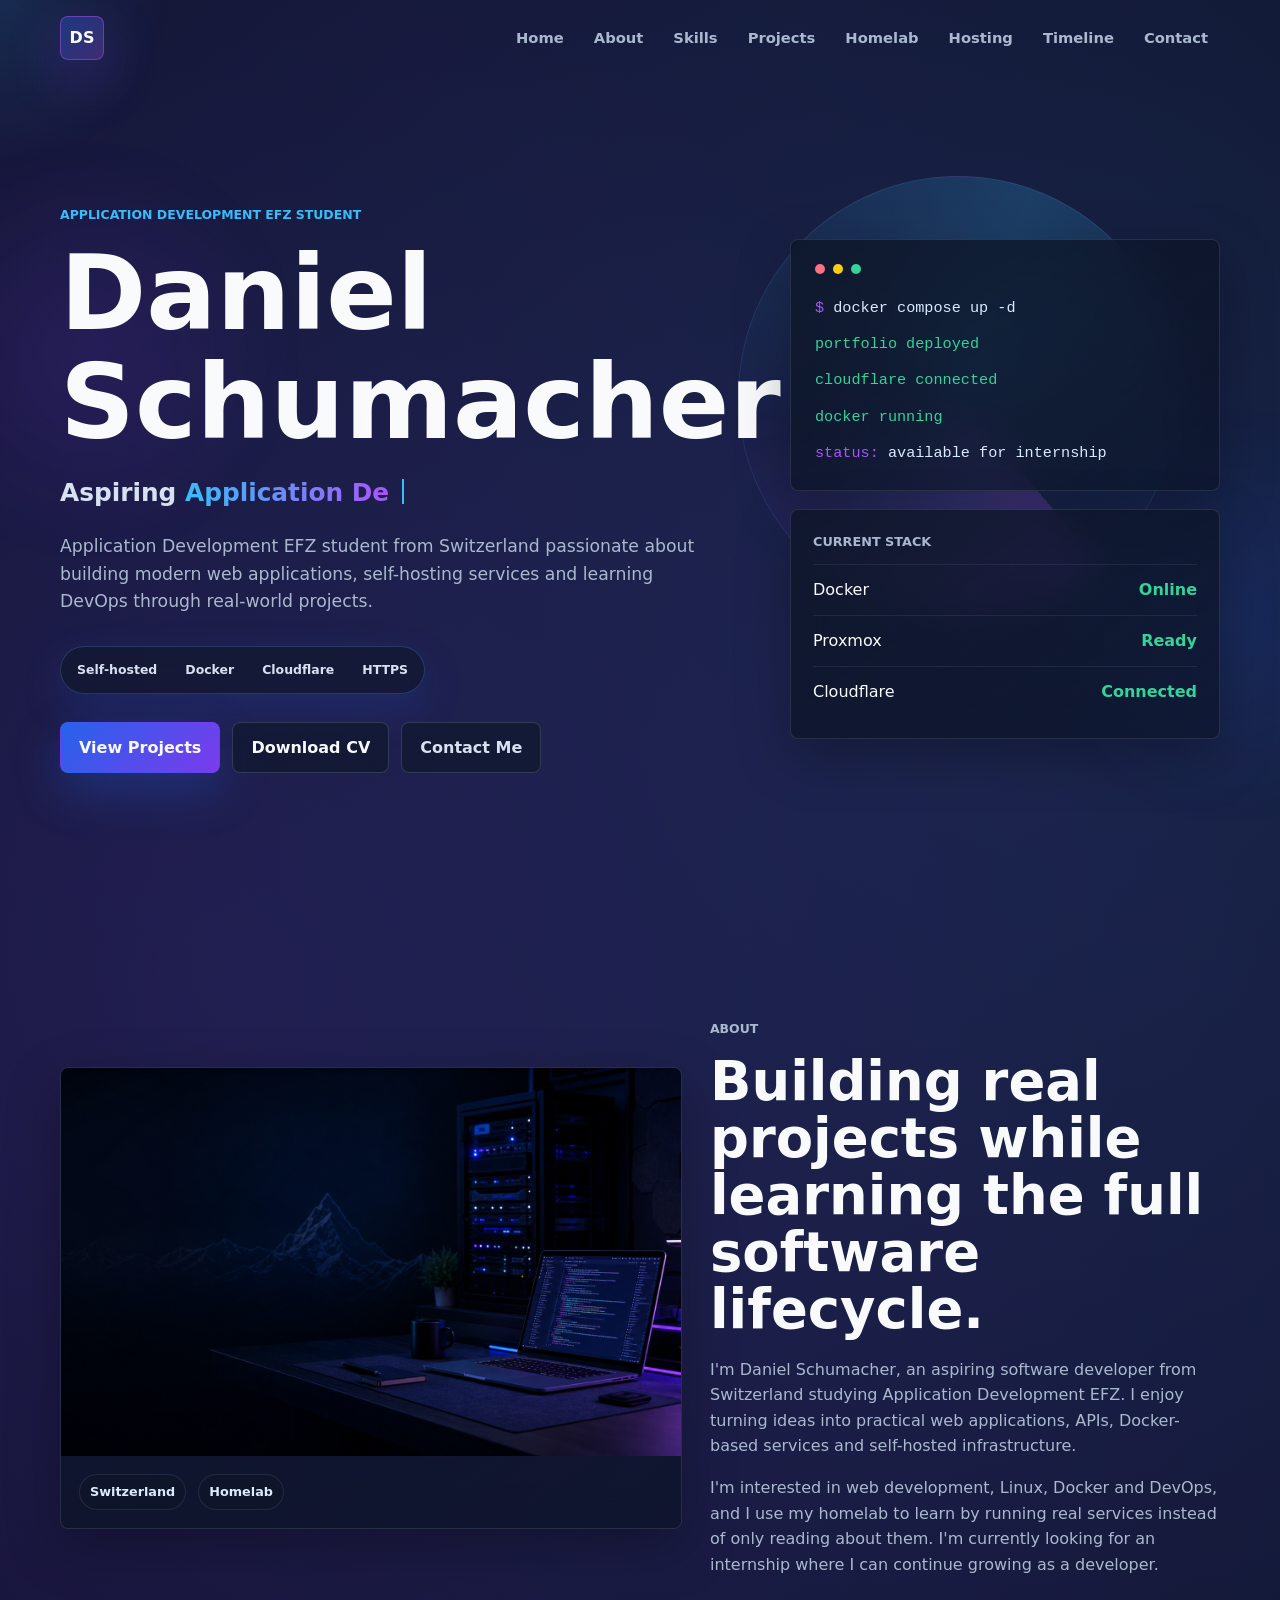
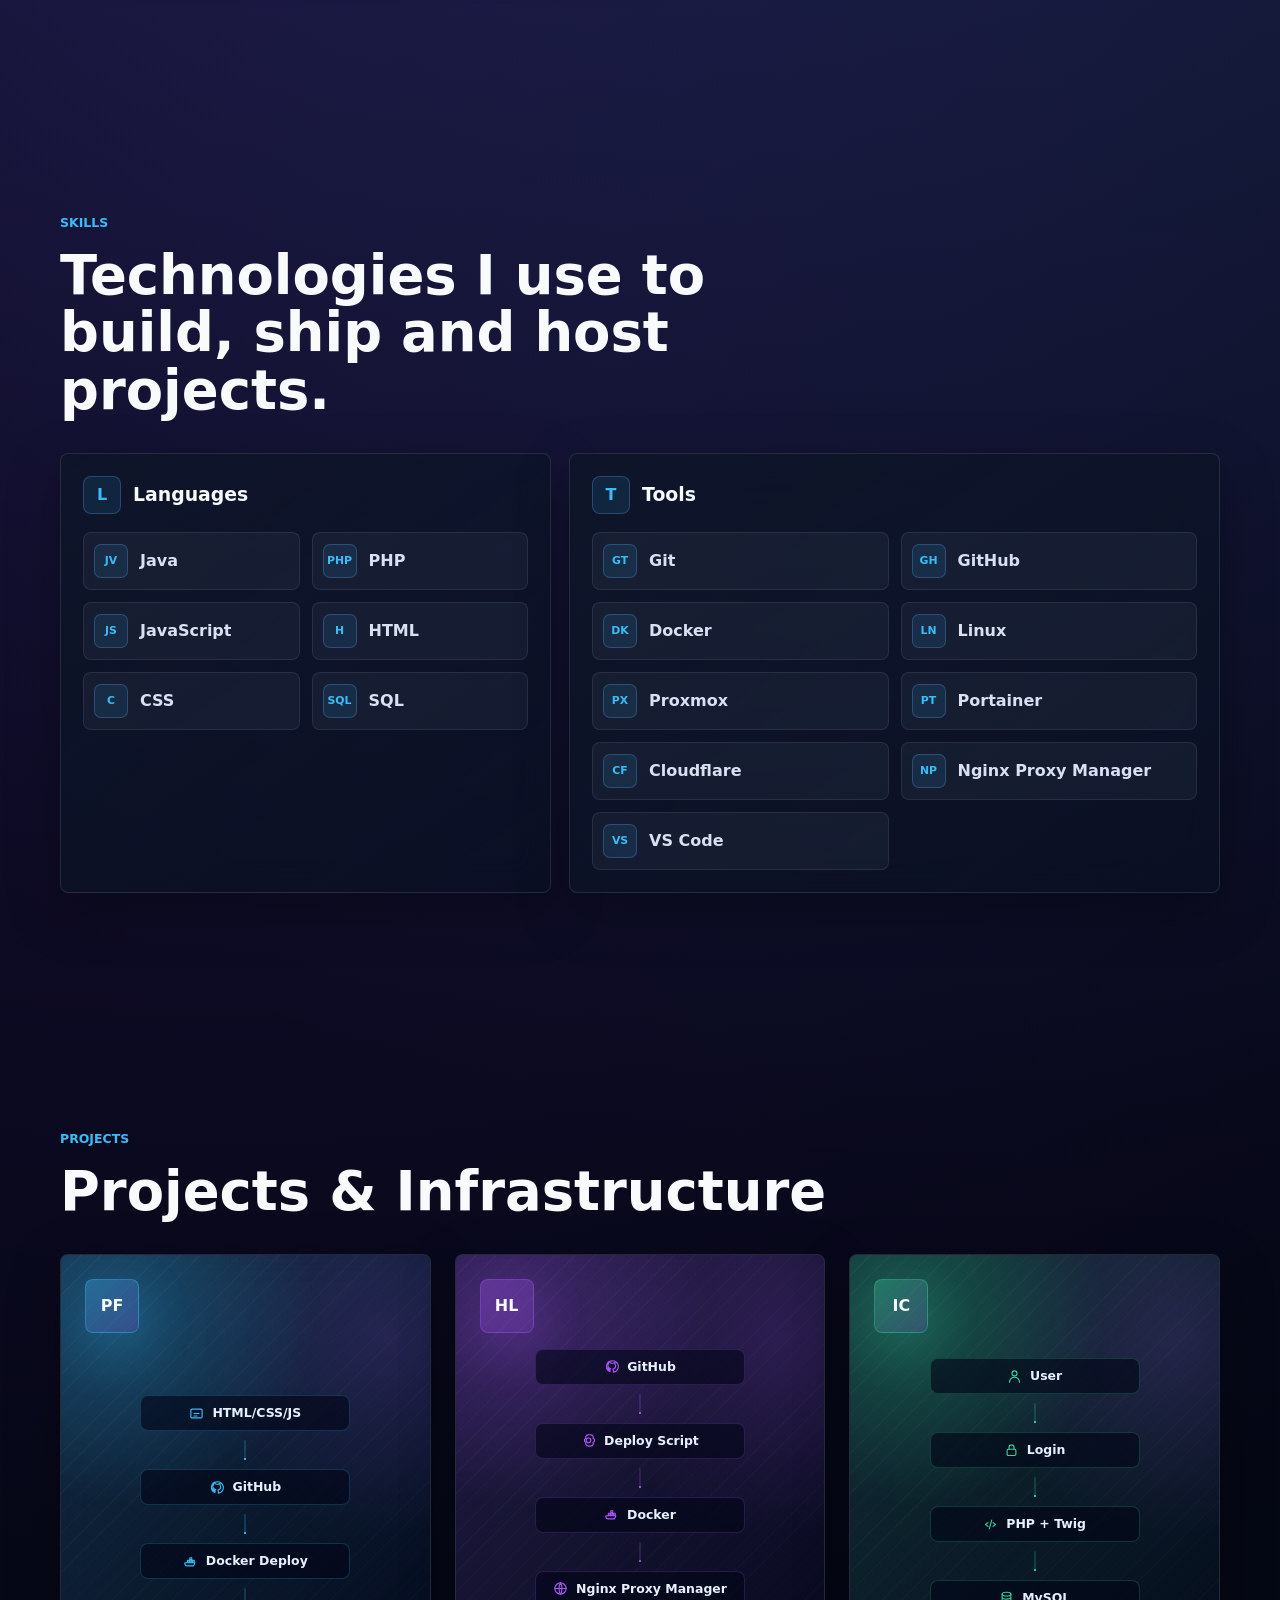
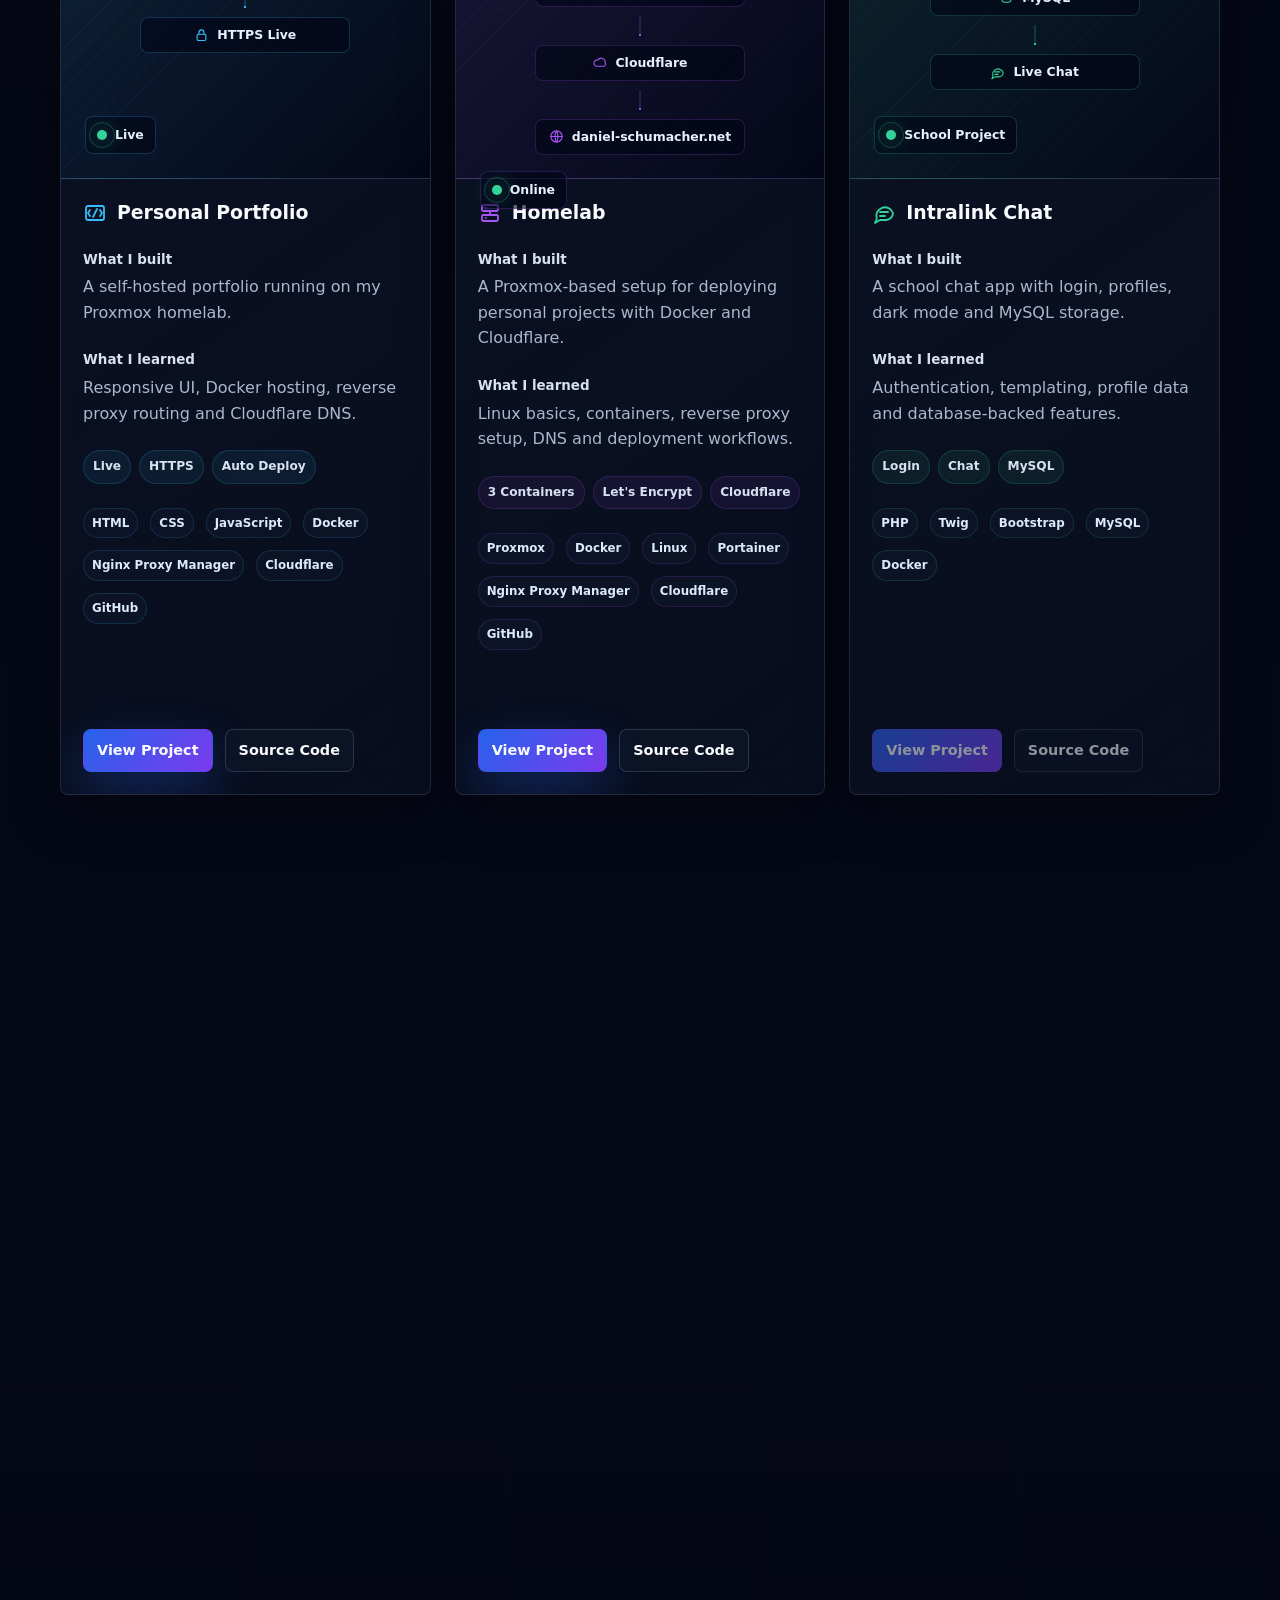
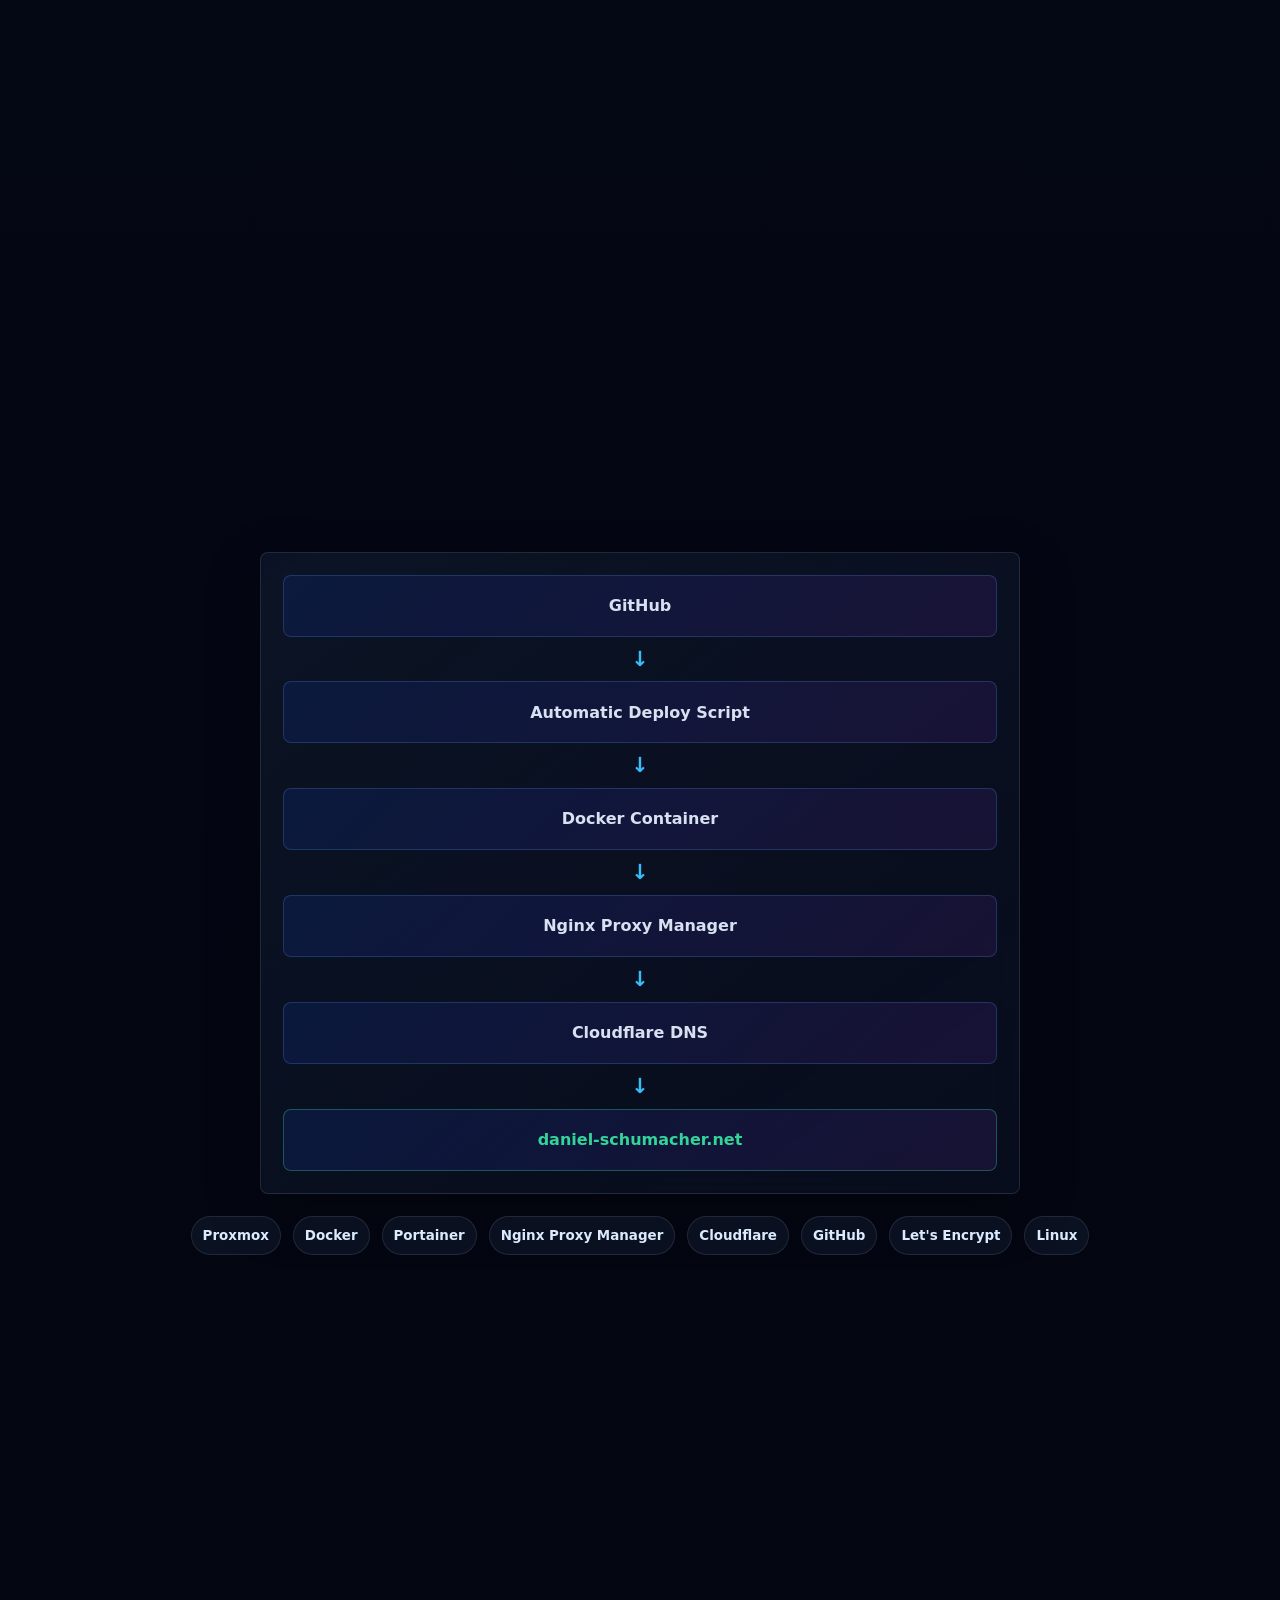
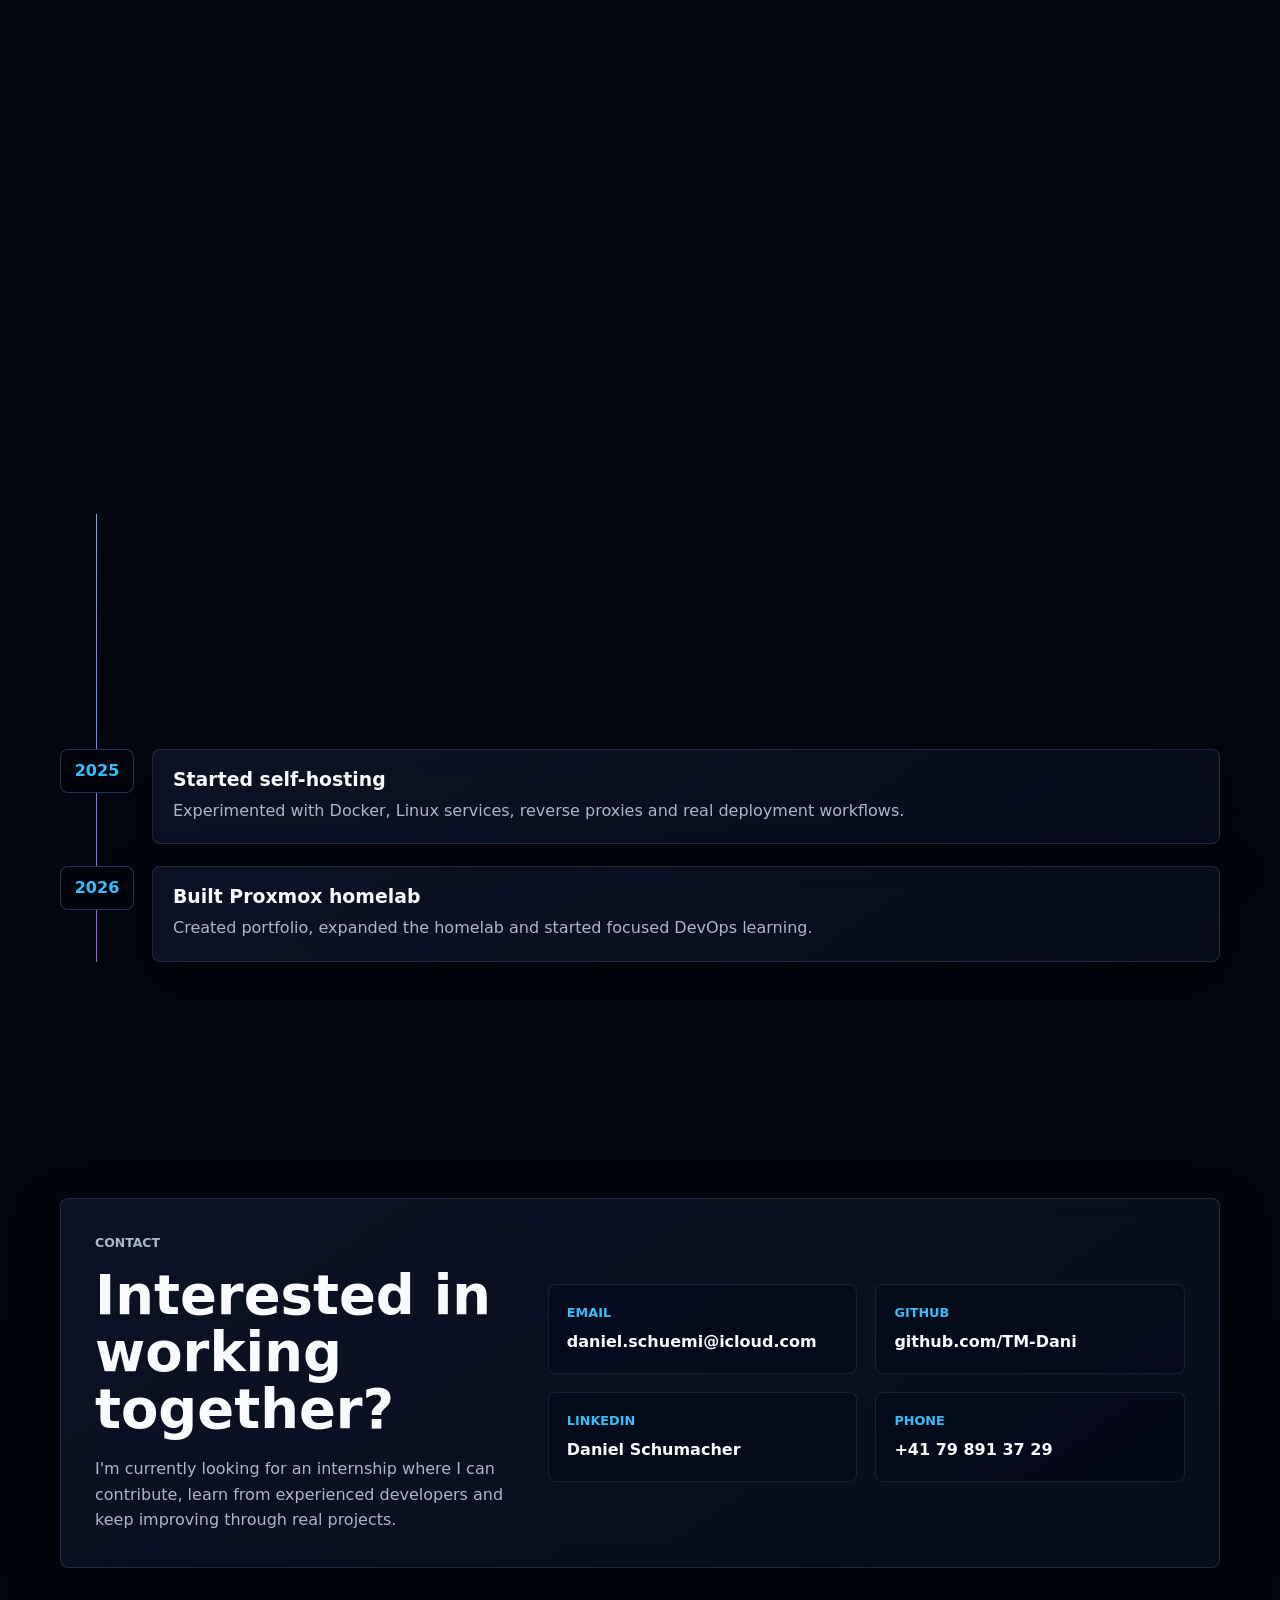
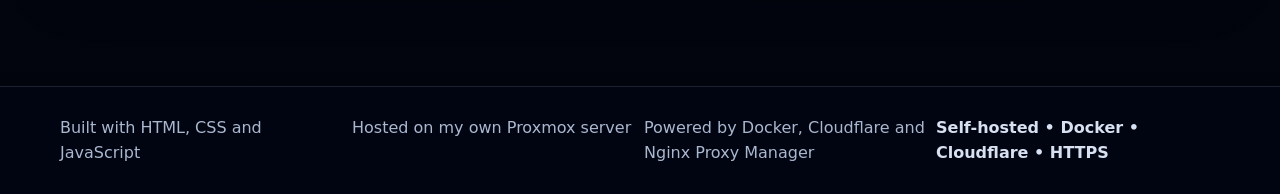
==== index.html @ a238937d "1" ====
<!DOCTYPE html>
<html lang="en">
<head>
  <meta charset="UTF-8">
  <meta name="viewport" content="width=device-width, initial-scale=1.0">
  <meta name="description" content="Daniel Schumacher - aspiring software developer from Switzerland building web applications, APIs, and a self-hosted Proxmox homelab.">
  <title>Daniel Schumacher | Software Developer Portfolio</title>
  <link rel="stylesheet" href="assets/css/reset.css">
  <link rel="stylesheet" href="assets/css/variables.css">
  <link rel="stylesheet" href="assets/css/animations.css">
  <link rel="stylesheet" href="assets/css/main.css">
  <link rel="stylesheet" href="assets/css/responsive.css">
</head>
<body>
  <div class="cursor-glow" aria-hidden="true"></div>
  <div class="page-glow page-glow-one" aria-hidden="true"></div>
  <div class="page-glow page-glow-two" aria-hidden="true"></div>

  <header class="site-header" data-header>
    <nav class="nav shell" aria-label="Primary navigation">
      <a class="brand" href="#home" aria-label="Daniel Schumacher home">
        <span class="brand-mark">DS</span>
      </a>
      <button class="nav-toggle" type="button" aria-label="Open navigation" aria-expanded="false" data-nav-toggle>
        <span></span>
        <span></span>
      </button>
      <div class="nav-links" data-nav-links>
        <a href="#home">Home</a>
        <a href="#about">About</a>
        <a href="#skills">Skills</a>
        <a href="#projects">Projects</a>
        <a href="#homelab">Homelab</a>
        <a href="#hosting">Hosting</a>
        <a href="#timeline">Timeline</a>
        <a href="#contact">Contact</a>
      </div>
    </nav>
  </header>

  <main>
    <section class="hero section" id="home" data-parallax>
      <div class="hero-orbit" aria-hidden="true"></div>
      <div class="shell hero-grid">
        <div class="hero-copy reveal">
          <p class="eyebrow">Application Development EFZ student</p>
          <h1>Daniel Schumacher</h1>
          <p class="hero-subtitle">
            <span class="typed-prefix">Aspiring</span>
            <span class="typed-text" data-typing></span>
            <span class="typing-caret" aria-hidden="true"></span>
          </p>
          <p class="hero-description">
            Application Development EFZ student from Switzerland passionate about building modern web applications, self-hosting services and learning DevOps through real-world projects.
          </p>
          <div class="deployment-badge" aria-label="Deployment stack">
            <span>Self-hosted</span>
            <span>Docker</span>
            <span>Cloudflare</span>
            <span>HTTPS</span>
          </div>
          <div class="hero-actions">
            <a class="button button-primary ripple" href="#projects">View Projects</a>
            <a class="button button-secondary ripple" href="assets/documents/cv.pdf" download>Download CV</a>
            <a class="button button-ghost ripple" href="#contact">Contact Me</a>
          </div>
        </div>

        <div class="hero-visual reveal">
          <article class="terminal-card glass floating-card" aria-label="Deployment terminal preview">
            <div class="terminal-top">
              <span></span>
              <span></span>
              <span></span>
            </div>
            <div class="terminal-lines">
              <p><span class="prompt">$</span> docker compose up -d</p>
              <p class="terminal-success">portfolio deployed</p>
              <p class="terminal-success">cloudflare connected</p>
              <p class="terminal-success">docker running</p>
              <p><span class="prompt">status:</span> available for internship</p>
            </div>
          </article>
          <div class="stack-card glass reveal">
            <span class="stack-label">Current stack</span>
            <div class="stack-row"><span>Docker</span><strong>Online</strong></div>
            <div class="stack-row"><span>Proxmox</span><strong>Ready</strong></div>
            <div class="stack-row"><span>Cloudflare</span><strong>Connected</strong></div>
          </div>
        </div>
      </div>
    </section>

    <section class="section" id="about">
      <div class="shell about-grid">
        <article class="profile-card glass reveal">
          <div class="profile-image">
            <img src="assets/images/hero-homelab.png" alt="Dark developer workstation with homelab equipment">
          </div>
          <div class="profile-meta">
            <span>Switzerland</span>
            <span>Homelab</span>
          </div>
        </article>
        <div class="section-copy reveal">
          <p class="eyebrow">About</p>
          <h2>Building real projects while learning the full software lifecycle.</h2>
          <p>
            I'm Daniel Schumacher, an aspiring software developer from Switzerland studying Application Development EFZ. I enjoy turning ideas into practical web applications, APIs, Docker-based services and self-hosted infrastructure.
          </p>
          <p>
            I'm interested in web development, Linux, Docker and DevOps, and I use my homelab to learn by running real services instead of only reading about them. I'm currently looking for an internship where I can continue growing as a developer.
          </p>
        </div>
      </div>
    </section>

    <section class="section" id="skills">
      <div class="shell">
        <div class="section-heading reveal">
          <p class="eyebrow">Skills</p>
          <h2>Technologies I use to build, ship and host projects.</h2>
        </div>
        <div class="skill-categories">
          <article class="skill-category glass reveal">
            <div class="category-header">
              <span class="category-icon">L</span>
              <h3>Languages</h3>
            </div>
            <div class="skills-grid">
              <span class="skill-pill"><i>JV</i>Java</span>
              <span class="skill-pill"><i>PHP</i>PHP</span>
              <span class="skill-pill"><i>JS</i>JavaScript</span>
              <span class="skill-pill"><i>H</i>HTML</span>
              <span class="skill-pill"><i>C</i>CSS</span>
              <span class="skill-pill"><i>SQL</i>SQL</span>
            </div>
          </article>
          <article class="skill-category glass reveal">
            <div class="category-header">
              <span class="category-icon">T</span>
              <h3>Tools</h3>
            </div>
            <div class="skills-grid">
              <span class="skill-pill"><i>GT</i>Git</span>
              <span class="skill-pill"><i>GH</i>GitHub</span>
              <span class="skill-pill"><i>DK</i>Docker</span>
              <span class="skill-pill"><i>LN</i>Linux</span>
              <span class="skill-pill"><i>PX</i>Proxmox</span>
              <span class="skill-pill"><i>PT</i>Portainer</span>
              <span class="skill-pill"><i>CF</i>Cloudflare</span>
              <span class="skill-pill"><i>NP</i>Nginx Proxy Manager</span>
              <span class="skill-pill"><i>VS</i>VS Code</span>
            </div>
          </article>
        </div>
      </div>
    </section>

    <section class="section" id="projects">
      <div class="shell">
        <div class="section-heading reveal">
          <p class="eyebrow">Projects</p>
          <h2>Projects & Infrastructure</h2>
        </div>
        <div class="projects-grid">
          <article class="project-card glass reveal project-blue" data-project="personal-portfolio">
            <div class="project-visual" aria-label="Personal Portfolio architecture">
              <div class="project-icon">PF</div>
              <div class="vertical-flow">
                <span><svg viewBox="0 0 24 24" aria-hidden="true"><rect x="3" y="5" width="18" height="14" rx="2"></rect><path d="M8 12h8M8 16h5"></path></svg>HTML/CSS/JS</span>
                <i></i>
                <span><svg viewBox="0 0 24 24" aria-hidden="true"><path d="M12 3a9 9 0 0 0-3 17c.5.1.7-.2.7-.5v-1.7c-2.8.6-3.4-1.2-3.4-1.2-.5-1.1-1.1-1.4-1.1-1.4-.9-.6.1-.6.1-.6 1 0 1.6 1.1 1.6 1.1.9 1.6 2.5 1.1 3.1.8.1-.7.4-1.1.7-1.4-2.2-.2-4.5-1.1-4.5-4.9 0-1.1.4-2 1.1-2.7-.1-.3-.5-1.3.1-2.7 0 0 .9-.3 2.8 1.1A9.8 9.8 0 0 1 12 6.6c.9 0 1.8.1 2.6.3 2-1.4 2.8-1.1 2.8-1.1.6 1.4.2 2.4.1 2.7.7.7 1.1 1.6 1.1 2.7 0 3.8-2.3 4.7-4.5 4.9.4.3.8 1 .8 2v2.4c0 .3.2.6.8.5A9 9 0 0 0 12 3Z"></path></svg>GitHub</span>
                <i></i>
                <span><svg viewBox="0 0 24 24" aria-hidden="true"><path d="M4 14h15l-2 5H7a4 4 0 0 1-4-4v-1Z"></path><path d="M7 10h3v3H7zM11 10h3v3h-3zM15 10h3v3h-3zM11 6h3v3h-3z"></path></svg>Docker Deploy</span>
                <i></i>
                <span><svg viewBox="0 0 24 24" aria-hidden="true"><rect x="5" y="10" width="14" height="10" rx="2"></rect><path d="M8 10V7a4 4 0 0 1 8 0v3"></path></svg>HTTPS Live</span>
              </div>
              <span class="project-status"><span class="online-dot"></span>Live</span>
            </div>
            <div class="project-body">
              <h3><svg viewBox="0 0 24 24" aria-hidden="true"><rect x="3" y="5" width="18" height="14" rx="2"></rect><path d="M7 9l-2 3 2 3M17 9l2 3-2 3M10 16l4-8"></path></svg>Personal Portfolio</h3>
              <div class="project-detail"><strong>What I built</strong><p>A self-hosted portfolio running on my Proxmox homelab.</p></div>
              <div class="project-detail"><strong>What I learned</strong><p>Responsive UI, Docker hosting, reverse proxy routing and Cloudflare DNS.</p></div>
              <div class="project-metrics" aria-label="Personal Portfolio highlights"><span>Live</span><span>HTTPS</span><span>Auto Deploy</span></div>
              <div class="badge-list" aria-label="Tech stack"><span>HTML</span><span>CSS</span><span>JavaScript</span><span>Docker</span><span>Nginx Proxy Manager</span><span>Cloudflare</span><span>GitHub</span></div>
              <div class="project-actions">
                <a class="small-button ripple" href="https://daniel-schumacher.net" target="_blank" rel="noreferrer">View Project</a>
                <a class="small-button muted ripple" href="https://github.com/TM-Dani" target="_blank" rel="noreferrer">Source Code</a>
              </div>
            </div>
          </article>

          <article class="project-card glass reveal project-purple" data-project="homelab">
            <div class="project-visual" aria-label="Homelab architecture">
              <div class="project-icon">HL</div>
              <div class="vertical-flow">
                <span><svg viewBox="0 0 24 24" aria-hidden="true"><path d="M12 3a9 9 0 0 0-3 17c.5.1.7-.2.7-.5v-1.7c-2.8.6-3.4-1.2-3.4-1.2-.5-1.1-1.1-1.4-1.1-1.4-.9-.6.1-.6.1-.6 1 0 1.6 1.1 1.6 1.1.9 1.6 2.5 1.1 3.1.8.1-.7.4-1.1.7-1.4-2.2-.2-4.5-1.1-4.5-4.9 0-1.1.4-2 1.1-2.7-.1-.3-.5-1.3.1-2.7 0 0 .9-.3 2.8 1.1A9.8 9.8 0 0 1 12 6.6c.9 0 1.8.1 2.6.3 2-1.4 2.8-1.1 2.8-1.1.6 1.4.2 2.4.1 2.7.7.7 1.1 1.6 1.1 2.7 0 3.8-2.3 4.7-4.5 4.9.4.3.8 1 .8 2v2.4c0 .3.2.6.8.5A9 9 0 0 0 12 3Z"></path></svg>GitHub</span>
                <i></i>
                <span><svg viewBox="0 0 24 24" aria-hidden="true"><path d="M12 15.5A3.5 3.5 0 1 0 12 8a3.5 3.5 0 0 0 0 7.5Z"></path><path d="M19.4 15a1.8 1.8 0 0 0 .4 2l.1.1-2 3.4-.2-.1a1.8 1.8 0 0 0-2 .4l-.1.1h-4l-.1-.1a1.8 1.8 0 0 0-2-.4l-.2.1-2-3.4.1-.1a1.8 1.8 0 0 0 .4-2l-.1-.2-2-1.2V10l2-1.2.1-.2a1.8 1.8 0 0 0-.4-2l-.1-.1 2-3.4.2.1a1.8 1.8 0 0 0 2-.4l.1-.1h4l.1.1a1.8 1.8 0 0 0 2 .4l.2-.1 2 3.4-.1.1a1.8 1.8 0 0 0-.4 2l.1.2 2 1.2v3.6l-2 1.2-.1.2Z"></path></svg>Deploy Script</span>
                <i></i>
                <span><svg viewBox="0 0 24 24" aria-hidden="true"><path d="M4 14h15l-2 5H7a4 4 0 0 1-4-4v-1Z"></path><path d="M7 10h3v3H7zM11 10h3v3h-3zM15 10h3v3h-3zM11 6h3v3h-3z"></path></svg>Docker</span>
                <i></i>
                <span><svg viewBox="0 0 24 24" aria-hidden="true"><circle cx="12" cy="12" r="9"></circle><path d="M3 12h18M12 3c3 3.2 3 14.8 0 18M12 3c-3 3.2-3 14.8 0 18"></path></svg>Nginx Proxy Manager</span>
                <i></i>
                <span><svg viewBox="0 0 24 24" aria-hidden="true"><path d="M17.5 18H8a5 5 0 1 1 1.1-9.9A6.5 6.5 0 0 1 21 12.5 3.5 3.5 0 0 1 17.5 18Z"></path></svg>Cloudflare</span>
                <i></i>
                <span><svg viewBox="0 0 24 24" aria-hidden="true"><circle cx="12" cy="12" r="9"></circle><path d="M3 12h18M12 3c3 3.2 3 14.8 0 18M12 3c-3 3.2-3 14.8 0 18"></path></svg>daniel-schumacher.net</span>
              </div>
              <span class="project-status"><span class="online-dot"></span>Online</span>
            </div>
            <div class="project-body">
              <h3><svg viewBox="0 0 24 24" aria-hidden="true"><rect x="4" y="4" width="16" height="6" rx="1.5"></rect><rect x="4" y="14" width="16" height="6" rx="1.5"></rect><path d="M8 7h.01M8 17h.01M12 10v4"></path></svg>Homelab</h3>
              <div class="project-detail"><strong>What I built</strong><p>A Proxmox-based setup for deploying personal projects with Docker and Cloudflare.</p></div>
              <div class="project-detail"><strong>What I learned</strong><p>Linux basics, containers, reverse proxy setup, DNS and deployment workflows.</p></div>
              <div class="project-metrics" aria-label="Homelab highlights"><span>3 Containers</span><span>Let's Encrypt</span><span>Cloudflare</span></div>
              <div class="badge-list" aria-label="Tech stack"><span>Proxmox</span><span>Docker</span><span>Linux</span><span>Portainer</span><span>Nginx Proxy Manager</span><span>Cloudflare</span><span>GitHub</span></div>
              <div class="project-actions">
                <a class="small-button ripple" href="projects/homelab.html">View Project</a>
                <a class="small-button muted ripple" href="https://github.com/TM-Dani" target="_blank" rel="noreferrer">Source Code</a>
              </div>
            </div>
          </article>

          <article class="project-card glass reveal project-green" data-project="intralink-chat">
            <div class="project-visual" aria-label="Intralink Chat flow">
              <div class="project-icon">IC</div>
              <div class="vertical-flow">
                <span><svg viewBox="0 0 24 24" aria-hidden="true"><path d="M20 21a8 8 0 0 0-16 0"></path><circle cx="12" cy="7" r="4"></circle></svg>User</span>
                <i></i>
                <span><svg viewBox="0 0 24 24" aria-hidden="true"><rect x="5" y="10" width="14" height="10" rx="2"></rect><path d="M8 10V7a4 4 0 0 1 8 0v3"></path></svg>Login</span>
                <i></i>
                <span><svg viewBox="0 0 24 24" aria-hidden="true"><path d="M8 9l-4 3 4 3M16 9l4 3-4 3M14 5l-4 14"></path></svg>PHP + Twig</span>
                <i></i>
                <span><svg viewBox="0 0 24 24" aria-hidden="true"><ellipse cx="12" cy="5" rx="7" ry="3"></ellipse><path d="M5 5v10c0 1.7 3.1 3 7 3s7-1.3 7-3V5M5 10c0 1.7 3.1 3 7 3s7-1.3 7-3"></path></svg>MySQL</span>
                <i></i>
                <span><svg viewBox="0 0 24 24" aria-hidden="true"><path d="M21 12a7 7 0 0 1-7 7H8l-5 3 1.8-4.2A7 7 0 1 1 21 12Z"></path><path d="M8 11h8M8 15h5"></path></svg>Live Chat</span>
              </div>
              <span class="project-status"><span class="online-dot"></span>School Project</span>
            </div>
            <div class="project-body">
              <h3><svg viewBox="0 0 24 24" aria-hidden="true"><path d="M21 12a7 7 0 0 1-7 7H8l-5 3 1.8-4.2A7 7 0 1 1 21 12Z"></path><path d="M8 11h8M8 15h5"></path></svg>Intralink Chat</h3>
              <div class="project-detail"><strong>What I built</strong><p>A school chat app with login, profiles, dark mode and MySQL storage.</p></div>
              <div class="project-detail"><strong>What I learned</strong><p>Authentication, templating, profile data and database-backed features.</p></div>
              <div class="project-metrics" aria-label="Intralink Chat highlights"><span>Login</span><span>Chat</span><span>MySQL</span></div>
              <div class="badge-list" aria-label="Tech stack"><span>PHP</span><span>Twig</span><span>Bootstrap</span><span>MySQL</span><span>Docker</span></div>
              <div class="project-actions">
                <a class="small-button ripple disabled" href="#" aria-disabled="true" title="Coming soon">View Project</a>
                <a class="small-button muted ripple disabled" href="#" aria-disabled="true" title="Coming soon">Source Code</a>
              </div>
            </div>
          </article>
        </div>
      </div>
    </section>

    <section class="section" id="homelab">
      <div class="shell">
        <div class="dashboard-header reveal">
          <div>
            <p class="eyebrow">Homelab</p>
            <h2>Self-hosted infrastructure dashboard.</h2>
          </div>
          <span class="api-note">Prepared for future API integration</span>
        </div>
        <div class="dashboard-grid">
          <article class="status-card glass reveal" data-service="server" data-api-target="homelab.server"><span class="online-dot"></span><h3>Server</h3><p>Proxmox host</p><strong>Online</strong></article>
          <article class="status-card glass reveal" data-service="docker" data-api-target="homelab.docker"><span class="online-dot"></span><h3>Docker</h3><p>Containers</p><strong>Online</strong></article>
          <article class="status-card glass reveal" data-service="portainer" data-api-target="homelab.portainer"><span class="online-dot"></span><h3>Portainer</h3><p>Management UI</p><strong>Online</strong></article>
          <article class="status-card glass reveal" data-service="cloudflare" data-api-target="cloudflare.status"><span class="online-dot"></span><h3>Cloudflare</h3><p>DNS and tunnel</p><strong>Connected</strong></article>
          <article class="status-card glass reveal" data-service="nginx-proxy-manager" data-api-target="homelab.proxy"><span class="online-dot"></span><h3>Nginx Proxy Manager</h3><p>Reverse proxy</p><strong>Online</strong></article>
          <article class="status-card glass reveal" data-service="portfolio" data-api-target="site.portfolio"><span class="online-dot"></span><h3>Portfolio</h3><p>Static website</p><strong>Online</strong></article>
        </div>
      </div>
    </section>

    <section class="section" id="hosting">
      <div class="shell">
        <div class="section-heading reveal">
          <p class="eyebrow">How this website is hosted</p>
          <h2>Self-hosted from GitHub to my Proxmox homelab.</h2>
          <p class="section-lead">This website is self-hosted on my own Proxmox homelab and deployed automatically from GitHub.</p>
        </div>
        <div class="hosting-flow glass reveal" aria-label="Hosting architecture diagram">
          <div class="flow-card">GitHub</div>
          <div class="flow-arrow" aria-hidden="true">↓</div>
          <div class="flow-card">Automatic Deploy Script</div>
          <div class="flow-arrow" aria-hidden="true">↓</div>
          <div class="flow-card">Docker Container</div>
          <div class="flow-arrow" aria-hidden="true">↓</div>
          <div class="flow-card">Nginx Proxy Manager</div>
          <div class="flow-arrow" aria-hidden="true">↓</div>
          <div class="flow-card">Cloudflare DNS</div>
          <div class="flow-arrow" aria-hidden="true">↓</div>
          <div class="flow-card domain-card">daniel-schumacher.net</div>
        </div>
        <div class="hosting-badges reveal" aria-label="Hosting technology badges">
          <span>Proxmox</span>
          <span>Docker</span>
          <span>Portainer</span>
          <span>Nginx Proxy Manager</span>
          <span>Cloudflare</span>
          <span>GitHub</span>
          <span>Let's Encrypt</span>
          <span>Linux</span>
        </div>
      </div>
    </section>

    <section class="section cv-section" id="cv">
      <div class="shell cv-panel glass reveal">
        <div>
          <p class="eyebrow">CV</p>
          <h2>Download my CV</h2>
          <p>My CV is available as a PDF for internship and job applications.</p>
        </div>
        <a class="button button-primary cv-button ripple" href="assets/documents/cv.pdf" download>Download CV</a>
      </div>
    </section>

    <section class="section" id="timeline">
      <div class="shell">
        <div class="section-heading reveal">
          <p class="eyebrow">Timeline</p>
          <h2>Learning path and milestones.</h2>
        </div>
        <div class="timeline">
          <article class="timeline-item reveal"><span class="timeline-year">2023</span><div class="timeline-card glass"><h3>Started EFZ</h3><p>Began the Application Development EFZ path.</p></div></article>
          <article class="timeline-item reveal"><span class="timeline-year">2024</span><div class="timeline-card glass"><h3>Built first PHP applications</h3><p>Created early database-backed web projects and learned server-side fundamentals.</p></div></article>
          <article class="timeline-item reveal"><span class="timeline-year">2025</span><div class="timeline-card glass"><h3>Started self-hosting</h3><p>Experimented with Docker, Linux services, reverse proxies and real deployment workflows.</p></div></article>
          <article class="timeline-item reveal"><span class="timeline-year">2026</span><div class="timeline-card glass"><h3>Built Proxmox homelab</h3><p>Created portfolio, expanded the homelab and started focused DevOps learning.</p></div></article>
        </div>
      </div>
    </section>

    <section class="section contact-section" id="contact">
      <div class="shell contact-panel glass reveal">
        <div class="contact-copy">
          <p class="eyebrow">Contact</p>
          <h2>Interested in working together?</h2>
          <p>I'm currently looking for an internship where I can contribute, learn from experienced developers and keep improving through real projects.</p>
        </div>
        <div class="contact-links">
          <a class="contact-link ripple" href="mailto:daniel.schuemi@icloud.com"><span>Email</span><strong>daniel.schuemi@icloud.com</strong></a>
          <a class="contact-link ripple" href="https://github.com/TM-Dani" target="_blank" rel="noreferrer"><span>GitHub</span><strong>github.com/TM-Dani</strong></a>
          <a class="contact-link ripple" href="https://www.linkedin.com/in/daniel-schumacher-9213b7355/" target="_blank" rel="noreferrer"><span>LinkedIn</span><strong>Daniel Schumacher</strong></a>
          <a class="contact-link ripple" href="tel:+41798913729"><span>Phone</span><strong>+41 79 891 37 29</strong></a>
        </div>
      </div>
    </section>
  </main>

  <footer class="footer">
    <div class="shell footer-grid">
      <p>Built with HTML, CSS and JavaScript</p>
      <p>Hosted on my own Proxmox server</p>
      <p>Powered by Docker, Cloudflare and Nginx Proxy Manager</p>
      <p class="footer-status">Self-hosted • Docker • Cloudflare • HTTPS</p>
    </div>
  </footer>

  <script src="assets/js/typing.js"></script>
  <script src="assets/js/animations.js"></script>
  <script src="assets/js/main.js"></script>
</body>
</html>
---- assets/css/variables.css ----
:root {
  --bg: #02040d;
  --bg-elevated: #07111f;
  --surface: rgba(11, 18, 35, 0.68);
  --surface-strong: rgba(15, 23, 42, 0.84);
  --surface-soft: rgba(148, 163, 184, 0.07);
  --border: rgba(148, 163, 184, 0.18);
  --border-bright: rgba(96, 165, 250, 0.42);
  --text: #f8fafc;
  --muted: #aab8cf;
  --muted-strong: #d8e1f2;
  --blue: #38bdf8;
  --blue-deep: #2563eb;
  --purple: #a855f7;
  --purple-deep: #7c3aed;
  --green: #34d399;
  --danger: #fb7185;
  --warning: #facc15;
  --radius: 8px;
  --radius-lg: 18px;
  --shadow: 0 28px 90px rgba(0, 0, 0, 0.48);
  --shadow-soft: 0 18px 54px rgba(0, 0, 0, 0.28);
  --font: Inter, ui-sans-serif, system-ui, -apple-system, BlinkMacSystemFont, "Segoe UI", Arial, sans-serif;
  --mono: "SFMono-Regular", Consolas, "Liberation Mono", monospace;
  --shell: 1160px;
  --nav-height: 76px;
}
---- assets/css/animations.css ----
.reveal {
  opacity: 0;
  transform: translateY(22px);
  transition: opacity 700ms ease, transform 700ms ease;
}

.reveal.visible {
  opacity: 1;
  transform: translateY(0);
}

.floating-card {
  animation: float-card 7s ease-in-out infinite;
}

.typing-caret {
  display: inline-block;
  width: 2px;
  height: 1em;
  margin-left: 4px;
  background: var(--blue);
  vertical-align: -0.12em;
  animation: caret-blink 900ms steps(2, start) infinite;
}

.terminal-lines p {
  opacity: 0;
  transform: translateY(8px);
  animation: terminal-line 520ms ease forwards;
}

.terminal-lines p:nth-child(1) {
  animation-delay: 200ms;
}

.terminal-lines p:nth-child(2) {
  animation-delay: 560ms;
}

.terminal-lines p:nth-child(3) {
  animation-delay: 920ms;
}

.terminal-lines p:nth-child(4) {
  animation-delay: 1280ms;
}

.terminal-lines p:nth-child(5) {
  animation-delay: 1640ms;
}

.online-dot::after {
  content: "";
  position: absolute;
  inset: -8px;
  border: 1px solid rgba(52, 211, 153, 0.28);
  border-radius: 50%;
  animation: status-pulse 1.9s ease-out infinite;
}

.ripple {
  position: relative;
  overflow: hidden;
}

.ripple .ripple-circle {
  position: absolute;
  width: 12px;
  height: 12px;
  border-radius: 999px;
  pointer-events: none;
  background: rgba(255, 255, 255, 0.34);
  transform: translate(-50%, -50%) scale(1);
  animation: ripple 580ms ease-out forwards;
}

@keyframes float-card {
  0%,
  100% {
    transform: translateY(0);
  }

  50% {
    transform: translateY(-14px);
  }
}

@keyframes caret-blink {
  0%,
  48% {
    opacity: 1;
  }

  49%,
  100% {
    opacity: 0;
  }
}

@keyframes terminal-line {
  to {
    opacity: 1;
    transform: translateY(0);
  }
}

@keyframes status-pulse {
  from {
    opacity: 0.86;
    transform: scale(0.7);
  }

  to {
    opacity: 0;
    transform: scale(1.55);
  }
}

@keyframes flow-arrow {
  to {
    transform: translateY(220%);
  }
}

@keyframes ripple {
  to {
    opacity: 0;
    transform: translate(-50%, -50%) scale(18);
  }
}

@media (prefers-reduced-motion: reduce) {
  *,
  *::before,
  *::after {
    scroll-behavior: auto !important;
    animation-duration: 0.001ms !important;
    animation-iteration-count: 1 !important;
    transition-duration: 0.001ms !important;
  }
}
---- assets/css/main.css ----
body {
  font-family: var(--font);
  color: var(--text);
  background:
    radial-gradient(circle at 18% 12%, rgba(124, 58, 237, 0.22), transparent 32%),
    radial-gradient(circle at 82% 8%, rgba(56, 189, 248, 0.16), transparent 28%),
    linear-gradient(180deg, #02040d 0%, #050816 48%, #02040d 100%);
  line-height: 1.6;
  overflow-x: hidden;
}

body.nav-open {
  overflow: hidden;
}

.shell {
  width: min(var(--shell), calc(100% - 32px));
  margin: 0 auto;
}

.section {
  position: relative;
  padding: 92px 0;
}

.glass {
  border: 1px solid var(--border);
  background:
    linear-gradient(145deg, rgba(15, 23, 42, 0.76), rgba(15, 23, 42, 0.42)),
    rgba(2, 6, 23, 0.34);
  box-shadow: var(--shadow-soft);
  backdrop-filter: blur(18px);
}

.cursor-glow {
  position: fixed;
  left: 0;
  top: 0;
  z-index: -1;
  width: 360px;
  height: 360px;
  border-radius: 50%;
  background: radial-gradient(circle, rgba(56, 189, 248, 0.13), transparent 66%);
  transform: translate(-50%, -50%);
  pointer-events: none;
}

.page-glow {
  position: fixed;
  z-index: -2;
  width: 420px;
  height: 420px;
  border-radius: 50%;
  filter: blur(24px);
  opacity: 0.42;
  pointer-events: none;
}

.page-glow-one {
  left: -120px;
  top: 140px;
  background: radial-gradient(circle, rgba(124, 58, 237, 0.34), transparent 68%);
}

.page-glow-two {
  right: -160px;
  top: 45%;
  background: radial-gradient(circle, rgba(37, 99, 235, 0.3), transparent 68%);
}

.site-header {
  position: sticky;
  top: 0;
  z-index: 50;
  border-bottom: 1px solid transparent;
  transition: background 220ms ease, border-color 220ms ease, box-shadow 220ms ease;
}

.site-header.scrolled {
  border-color: var(--border);
  background: rgba(2, 4, 13, 0.78);
  box-shadow: 0 16px 42px rgba(0, 0, 0, 0.28);
  backdrop-filter: blur(18px);
}

.nav {
  min-height: var(--nav-height);
  display: flex;
  align-items: center;
  justify-content: space-between;
  gap: 20px;
}

.brand {
  display: inline-flex;
  align-items: center;
}

.brand-mark {
  width: 44px;
  height: 44px;
  display: grid;
  place-items: center;
  border: 1px solid rgba(168, 85, 247, 0.46);
  border-radius: var(--radius);
  background: linear-gradient(135deg, rgba(37, 99, 235, 0.34), rgba(168, 85, 247, 0.28));
  box-shadow: 0 18px 54px rgba(124, 58, 237, 0.28);
  font-weight: 900;
}

.nav-links {
  display: flex;
  align-items: center;
  gap: 6px;
}

.nav-links a {
  padding: 10px 12px;
  border-radius: var(--radius);
  color: var(--muted);
  font-size: 0.92rem;
  font-weight: 700;
  transition: color 180ms ease, background 180ms ease;
}

.nav-links a:hover {
  color: var(--text);
  background: rgba(148, 163, 184, 0.1);
}

.nav-toggle {
  display: none;
  width: 44px;
  height: 44px;
  border: 1px solid var(--border);
  border-radius: var(--radius);
  background: var(--surface);
}

.nav-toggle span {
  display: block;
  width: 18px;
  height: 2px;
  margin: 5px auto;
  border-radius: 999px;
  background: var(--text);
}

/* Hero */
.hero {
  min-height: calc(100vh - var(--nav-height));
  display: grid;
  align-items: center;
  padding-top: 72px;
  overflow: hidden;
}

.hero-orbit {
  position: absolute;
  inset: 12% 8% auto auto;
  width: 440px;
  height: 440px;
  border: 1px solid rgba(96, 165, 250, 0.16);
  border-radius: 50%;
  background:
    radial-gradient(circle, rgba(56, 189, 248, 0.14), transparent 58%),
    conic-gradient(from 140deg, rgba(168, 85, 247, 0.34), transparent, rgba(56, 189, 248, 0.25), transparent);
  filter: blur(0.2px);
  opacity: 0.8;
  transform: translateY(var(--parallax-offset, 0));
}

.hero-grid {
  position: relative;
  z-index: 1;
  display: grid;
  grid-template-columns: minmax(0, 1fr);
  gap: 44px;
}

.hero-copy {
  max-width: 850px;
}

.eyebrow {
  margin-bottom: 14px;
  color: var(--blue);
  font-size: 0.78rem;
  font-weight: 900;
  letter-spacing: 0;
  text-transform: uppercase;
}

h1,
h2,
h3 {
  line-height: 1.05;
  letter-spacing: 0;
}

h1 {
  max-width: 900px;
  margin-bottom: 16px;
  font-size: 4.2rem;
}

h2 {
  max-width: 820px;
  margin-bottom: 18px;
  font-size: 2.35rem;
}

h3 {
  font-size: 1.18rem;
}

.hero-subtitle {
  min-height: 42px;
  margin-bottom: 18px;
  color: var(--muted-strong);
  font-size: 1.55rem;
  font-weight: 800;
}

.typed-text {
  background: linear-gradient(90deg, var(--blue), var(--purple));
  -webkit-background-clip: text;
  background-clip: text;
  color: transparent;
}

.hero-description,
.section-copy p,
.project-card p,
.timeline-card p,
.contact-copy p {
  color: var(--muted);
}

.hero-description {
  max-width: 700px;
  margin-bottom: 30px;
  font-size: 1.08rem;
}

.hero-actions,
.project-actions,
.badge-list,
.profile-meta,
.deployment-badge,
.hosting-badges {
  display: flex;
  flex-wrap: wrap;
  gap: 12px;
}

.deployment-badge {
  width: fit-content;
  margin-bottom: 28px;
  padding: 8px;
  border: 1px solid rgba(96, 165, 250, 0.24);
  border-radius: 999px;
  background: rgba(15, 23, 42, 0.62);
  box-shadow: 0 16px 42px rgba(37, 99, 235, 0.18);
  backdrop-filter: blur(16px);
}

.deployment-badge span {
  padding: 5px 8px;
  color: var(--muted-strong);
  font-size: 0.78rem;
  font-weight: 900;
}

.button,
.small-button {
  display: inline-flex;
  align-items: center;
  justify-content: center;
  min-height: 48px;
  border: 1px solid transparent;
  border-radius: var(--radius);
  font-weight: 900;
  transition: transform 180ms ease, border-color 180ms ease, box-shadow 180ms ease, background 180ms ease;
}

.button {
  padding: 12px 18px;
}

.small-button {
  min-height: 40px;
  padding: 9px 13px;
  font-size: 0.9rem;
}

.button:hover,
.small-button:hover {
  transform: translateY(-2px);
}

.button-primary,
.small-button {
  background: linear-gradient(135deg, var(--blue-deep), var(--purple-deep));
  box-shadow: 0 18px 48px rgba(37, 99, 235, 0.3);
}

.button-secondary,
.button-ghost,
.small-button.muted {
  border-color: rgba(148, 163, 184, 0.24);
  background: rgba(15, 23, 42, 0.66);
  box-shadow: none;
}

.button-ghost {
  color: var(--muted-strong);
}

.hero-visual {
  display: grid;
  gap: 18px;
}

.terminal-card,
.stack-card,
.profile-card,
.skill-category,
.project-card,
.status-card,
.timeline-card,
.contact-panel {
  border-radius: var(--radius);
}

.terminal-card {
  padding: 24px;
}

.terminal-top {
  display: flex;
  gap: 8px;
  margin-bottom: 22px;
}

.terminal-top span,
.online-dot {
  width: 10px;
  height: 10px;
  border-radius: 50%;
}

.terminal-top span:nth-child(1) {
  background: var(--danger);
}

.terminal-top span:nth-child(2) {
  background: var(--warning);
}

.terminal-top span:nth-child(3),
.online-dot {
  background: var(--green);
}

.terminal-lines {
  min-height: 170px;
}

.terminal-lines p {
  margin-bottom: 12px;
  color: #dbeafe;
  font-family: var(--mono);
  font-size: 0.95rem;
}

.terminal-success {
  color: var(--green) !important;
}

.prompt {
  color: var(--purple);
}

.stack-card {
  padding: 22px;
}

.stack-label {
  display: block;
  margin-bottom: 12px;
  color: var(--muted);
  font-size: 0.8rem;
  font-weight: 900;
  text-transform: uppercase;
}

.stack-row {
  display: flex;
  justify-content: space-between;
  gap: 16px;
  padding: 12px 0;
  border-top: 1px solid rgba(148, 163, 184, 0.12);
}

.stack-row strong {
  color: var(--green);
}

/* Profile */
.about-grid {
  display: grid;
  grid-template-columns: minmax(0, 1fr);
  gap: 28px;
}

.profile-card {
  overflow: hidden;
}

.profile-image {
  aspect-ratio: 16 / 10;
  overflow: hidden;
}

.profile-image img {
  width: 100%;
  height: 100%;
  object-fit: cover;
}

.profile-meta {
  padding: 18px;
}

.profile-meta span,
.badge-list span {
  border: 1px solid rgba(148, 163, 184, 0.15);
  border-radius: 999px;
  background: rgba(15, 23, 42, 0.72);
  color: #dbeafe;
  font-size: 0.8rem;
  font-weight: 800;
}

.profile-meta span {
  padding: 7px 10px;
}

.section-heading {
  margin-bottom: 34px;
}

.section-copy p + p {
  margin-top: 16px;
}

/* Skills and projects */
.skill-categories,
.dashboard-grid,
.contact-links {
  display: grid;
  gap: 18px;
}

.projects-grid {
  display: grid;
  grid-template-columns: 1fr;
  justify-content: center;
  align-items: stretch;
  gap: 24px;
}

.skill-category {
  padding: 22px;
}

.category-header {
  display: flex;
  align-items: center;
  gap: 12px;
  margin-bottom: 18px;
}

.category-icon,
.skill-pill i {
  display: grid;
  place-items: center;
  border: 1px solid rgba(96, 165, 250, 0.28);
  background: rgba(56, 189, 248, 0.1);
  color: var(--blue);
  font-style: normal;
  font-weight: 900;
}

.category-icon {
  width: 38px;
  height: 38px;
  border-radius: var(--radius);
}

.skills-grid {
  display: grid;
  grid-template-columns: 1fr;
  gap: 12px;
}

.skill-pill {
  min-height: 58px;
  display: flex;
  align-items: center;
  gap: 12px;
  padding: 10px;
  border: 1px solid rgba(148, 163, 184, 0.14);
  border-radius: var(--radius);
  background: var(--surface-soft);
  color: var(--muted-strong);
  font-weight: 800;
  transition: transform 180ms ease, border-color 180ms ease, background 180ms ease;
}

.skill-pill:hover {
  transform: translateY(-3px);
  border-color: var(--border-bright);
  background: rgba(37, 99, 235, 0.13);
}

.skill-pill i {
  flex: 0 0 auto;
  width: 34px;
  height: 34px;
  border-radius: 7px;
  font-size: 0.68rem;
}

.project-card {
  position: relative;
  display: grid;
  grid-template-rows: minmax(440px, 46%) 1fr;
  height: 100%;
  min-height: 100%;
  overflow: hidden;
  --project-accent: var(--blue);
  --project-accent-rgb: 56, 189, 248;
  transition: transform 220ms ease, border-color 220ms ease, box-shadow 220ms ease;
}

.project-card::before {
  content: "";
  position: absolute;
  inset: 0;
  background: radial-gradient(circle at 50% 0%, rgba(var(--project-accent-rgb), 0.2), transparent 46%);
  opacity: 0;
  transition: opacity 180ms ease;
  pointer-events: none;
}

.project-card:hover {
  transform: translateY(-7px);
  border-color: rgba(var(--project-accent-rgb), 0.62);
  box-shadow: 0 34px 98px rgba(var(--project-accent-rgb), 0.24), var(--shadow-soft);
}

.project-card:hover::before {
  opacity: 1;
}

.project-visual {
  position: relative;
  min-height: 440px;
  display: grid;
  grid-template-rows: auto 1fr auto;
  gap: 16px;
  padding: 24px;
  border-bottom: 1px solid rgba(148, 163, 184, 0.14);
  background:
    radial-gradient(circle at 18% 12%, rgba(var(--project-accent-rgb), 0.26), transparent 34%),
    radial-gradient(circle at 88% 16%, rgba(168, 85, 247, 0.16), transparent 36%),
    linear-gradient(135deg, rgba(var(--project-accent-rgb), 0.15), rgba(2, 6, 23, 0.78)),
    repeating-linear-gradient(135deg, rgba(255,255,255,0.04) 0 1px, transparent 1px 14px);
}

.project-blue {
  --project-accent: var(--blue);
  --project-accent-rgb: 56, 189, 248;
}

.project-purple {
  --project-accent: var(--purple);
  --project-accent-rgb: 168, 85, 247;
}

.project-green {
  --project-accent: var(--green);
  --project-accent-rgb: 52, 211, 153;
}

.project-icon {
  width: 54px;
  height: 54px;
  display: grid;
  place-items: center;
  border: 1px solid rgba(var(--project-accent-rgb), 0.38);
  border-radius: var(--radius);
  background: linear-gradient(135deg, rgba(var(--project-accent-rgb), 0.34), rgba(168, 85, 247, 0.2));
  color: var(--text);
  box-shadow: 0 18px 54px rgba(var(--project-accent-rgb), 0.22);
  font-weight: 900;
}

.vertical-flow {
  align-self: center;
  display: grid;
  justify-items: center;
  gap: 9px;
  transition: transform 220ms ease;
}

.vertical-flow span,
.project-status {
  border: 1px solid rgba(var(--project-accent-rgb), 0.22);
  border-radius: var(--radius);
  background: rgba(2, 6, 23, 0.62);
  color: #e7f0ff;
  font-size: 0.78rem;
  font-weight: 900;
}

.vertical-flow span {
  width: min(100%, 210px);
  max-width: 100%;
  display: inline-flex;
  align-items: center;
  justify-content: center;
  gap: 8px;
  padding: 7px 11px;
  text-align: center;
  overflow-wrap: anywhere;
}

.vertical-flow span svg {
  flex: 0 0 auto;
  width: 15px;
  height: 15px;
  fill: none;
  stroke: var(--project-accent);
  stroke-width: 1.8;
  stroke-linecap: round;
  stroke-linejoin: round;
}

.vertical-flow i {
  position: relative;
  width: 2px;
  height: 20px;
  border-radius: 999px;
  background: rgba(var(--project-accent-rgb), 0.2);
  overflow: hidden;
}

.vertical-flow i::before {
  content: "";
  position: absolute;
  inset: -100% 0 auto;
  height: 100%;
  background: linear-gradient(180deg, transparent, var(--project-accent), transparent);
  animation: flow-arrow 1.7s linear infinite;
}

.vertical-flow i::after {
  content: "";
  position: absolute;
  left: 50%;
  bottom: 0;
  width: 7px;
  height: 7px;
  border-right: 2px solid var(--project-accent);
  border-bottom: 2px solid var(--project-accent);
  transform: translateX(-50%) rotate(45deg);
}

.project-card:hover .vertical-flow {
  transform: scale(1.035);
}

.project-status {
  justify-self: start;
  display: inline-flex;
  align-items: center;
  gap: 8px;
  padding: 8px 11px;
}

.project-status .online-dot {
  margin: 0;
}

.project-card:hover .project-icon {
  border-color: rgba(var(--project-accent-rgb), 0.58);
  box-shadow: 0 0 42px rgba(var(--project-accent-rgb), 0.3);
}

.project-body {
  display: flex;
  flex-direction: column;
  gap: 24px;
  padding: 22px;
}

.project-body h3 {
  display: flex;
  align-items: center;
  gap: 10px;
}

.project-body h3 svg {
  flex: 0 0 auto;
  width: 24px;
  height: 24px;
  stroke: var(--project-accent);
  stroke-width: 1.8;
  fill: none;
  stroke-linecap: round;
  stroke-linejoin: round;
}

.project-detail {
  display: grid;
  gap: 4px;
}

.project-detail strong {
  color: var(--muted-strong);
  font-size: 0.84rem;
}

.project-metrics {
  display: flex;
  flex-wrap: wrap;
  gap: 8px;
}

.project-metrics span {
  padding: 6px 9px;
  border: 1px solid rgba(var(--project-accent-rgb), 0.18);
  border-radius: 999px;
  background: rgba(var(--project-accent-rgb), 0.08);
  color: var(--muted-strong);
  font-size: 0.76rem;
  font-weight: 900;
}

.badge-list span {
  padding: 5px 8px;
  font-size: 0.74rem;
  border-color: rgba(var(--project-accent-rgb), 0.16);
}

.small-button.disabled,
.small-button[aria-disabled="true"] {
  cursor: not-allowed;
  opacity: 0.56;
  pointer-events: none;
  box-shadow: none;
  transform: none;
}

.small-button.disabled:hover,
.small-button[aria-disabled="true"]:hover {
  transform: none;
  border-color: rgba(148, 163, 184, 0.24);
  box-shadow: none;
}

.project-actions {
  margin-top: auto;
}

.section-lead {
  max-width: 720px;
  color: var(--muted);
  font-size: 1.04rem;
}

/* Hosting architecture */
.hosting-flow {
  display: grid;
  gap: 12px;
  max-width: 760px;
  margin: 0 auto 22px;
  padding: 22px;
  border-radius: var(--radius);
}

.flow-card {
  min-height: 62px;
  display: grid;
  place-items: center;
  padding: 14px;
  border: 1px solid rgba(96, 165, 250, 0.22);
  border-radius: var(--radius);
  background:
    linear-gradient(135deg, rgba(37, 99, 235, 0.16), rgba(168, 85, 247, 0.12)),
    rgba(2, 6, 23, 0.46);
  color: var(--muted-strong);
  font-weight: 900;
  text-align: center;
}

.domain-card {
  border-color: rgba(52, 211, 153, 0.34);
  color: var(--green);
}

.flow-arrow {
  display: grid;
  place-items: center;
  color: var(--blue);
  font-size: 1.3rem;
  font-weight: 900;
  line-height: 1;
}

.hosting-badges {
  justify-content: center;
}

.hosting-badges span {
  padding: 8px 11px;
  border: 1px solid rgba(148, 163, 184, 0.16);
  border-radius: 999px;
  background: rgba(15, 23, 42, 0.66);
  color: #dbeafe;
  font-size: 0.84rem;
  font-weight: 900;
}

.cv-section {
  padding-top: 28px;
}

.cv-panel {
  display: grid;
  gap: 24px;
  align-items: center;
  padding: 28px;
  border-radius: var(--radius);
  background:
    radial-gradient(circle at 86% 18%, rgba(168, 85, 247, 0.24), transparent 36%),
    linear-gradient(145deg, rgba(15, 23, 42, 0.86), rgba(15, 23, 42, 0.48));
}

.cv-panel p {
  color: var(--muted);
}

.cv-button {
  min-height: 58px;
  box-shadow: 0 24px 70px rgba(124, 58, 237, 0.36);
}

/* API-ready status cards */
.dashboard-header {
  display: grid;
  gap: 18px;
  margin-bottom: 28px;
}

.api-note {
  justify-self: start;
  align-self: start;
  padding: 8px 11px;
  border: 1px solid rgba(52, 211, 153, 0.24);
  border-radius: 999px;
  background: rgba(52, 211, 153, 0.08);
  color: var(--green);
  font-size: 0.82rem;
  font-weight: 900;
}

.status-card {
  position: relative;
  min-height: 174px;
  padding: 22px;
  transition: transform 180ms ease, border-color 180ms ease;
}

.status-card:hover {
  transform: translateY(-5px);
  border-color: rgba(52, 211, 153, 0.34);
}

.online-dot {
  position: relative;
  display: block;
  margin-bottom: 28px;
  box-shadow: 0 0 22px rgba(52, 211, 153, 0.88);
}

.status-card p {
  margin: 8px 0 18px;
  color: var(--muted);
}

.status-card strong {
  color: var(--green);
}

.timeline {
  position: relative;
  display: grid;
  gap: 22px;
}

.timeline::before {
  content: "";
  position: absolute;
  left: 36px;
  top: 0;
  bottom: 0;
  width: 1px;
  background: linear-gradient(var(--blue), var(--purple));
}

.timeline-item {
  position: relative;
  display: grid;
  grid-template-columns: 74px minmax(0, 1fr);
  gap: 18px;
  align-items: start;
}

.timeline-year {
  position: relative;
  z-index: 1;
  display: grid;
  place-items: center;
  width: 74px;
  height: 44px;
  border: 1px solid rgba(96, 165, 250, 0.3);
  border-radius: var(--radius);
  background: var(--bg);
  color: var(--blue);
  font-weight: 900;
}

.timeline-card {
  padding: 20px;
}

.timeline-card h3 {
  margin-bottom: 8px;
}

.contact-panel {
  display: grid;
  gap: 28px;
  padding: 24px;
}

.contact-copy {
  max-width: 620px;
}

.contact-link {
  display: grid;
  gap: 6px;
  min-height: 88px;
  padding: 18px;
  border: 1px solid rgba(148, 163, 184, 0.14);
  border-radius: var(--radius);
  background: rgba(2, 6, 23, 0.36);
  transition: transform 180ms ease, border-color 180ms ease;
}

.contact-link:hover {
  transform: translateY(-4px);
  border-color: var(--border-bright);
}

.contact-link span {
  color: var(--blue);
  font-size: 0.8rem;
  font-weight: 900;
  text-transform: uppercase;
}

.contact-link strong {
  overflow-wrap: anywhere;
}

.footer {
  border-top: 1px solid var(--border);
  background: rgba(2, 6, 23, 0.55);
  color: var(--muted);
}

.footer-grid {
  display: grid;
  gap: 8px;
  padding: 28px 0;
}

.footer-status {
  color: var(--muted-strong);
  font-weight: 900;
}

/* Homelab detail page */
.project-page .site-header {
  background: rgba(2, 4, 13, 0.58);
  backdrop-filter: blur(18px);
}

.project-nav-links {
  display: none;
}

.project-hero {
  min-height: calc(88vh - var(--nav-height));
  display: grid;
  align-items: center;
  overflow: hidden;
}

.project-hero-grid,
.detail-split {
  position: relative;
  z-index: 1;
  display: grid;
  gap: 32px;
}

.project-hero-copy {
  max-width: 820px;
}

.detail-copy {
  padding: 24px;
  border-radius: var(--radius);
}

.detail-copy p {
  color: var(--muted);
  font-size: 1.05rem;
}

.service-grid,
.learning-grid,
.future-grid {
  display: grid;
  grid-template-columns: repeat(auto-fit, minmax(min(100%, 250px), 1fr));
  gap: 18px;
}

.service-card {
  min-height: 220px;
  display: grid;
  align-content: start;
  gap: 10px;
  padding: 22px;
  border-radius: var(--radius);
  transition: transform 180ms ease, border-color 180ms ease, box-shadow 180ms ease;
}

.service-card:hover,
.mini-card:hover {
  transform: translateY(-5px);
  border-color: var(--border-bright);
  box-shadow: var(--shadow-soft);
}

.service-card p {
  color: var(--muted);
}

.service-card strong {
  color: var(--green);
}

.service-badge {
  justify-self: start;
  margin-top: 8px;
  padding: 7px 10px;
  border: 1px solid rgba(148, 163, 184, 0.16);
  border-radius: 999px;
  background: rgba(15, 23, 42, 0.72);
  color: #dbeafe;
  font-size: 0.8rem;
  font-weight: 900;
}

.mini-card {
  min-height: 96px;
  display: grid;
  place-items: center;
  padding: 18px;
  border-radius: var(--radius);
  color: var(--muted-strong);
  font-weight: 900;
  text-align: center;
  transition: transform 180ms ease, border-color 180ms ease, box-shadow 180ms ease;
}
---- assets/css/responsive.css ----
@media (min-width: 680px) {
  .shell {
    width: min(var(--shell), calc(100% - 48px));
  }

  h1 {
    font-size: 5.4rem;
  }

  h2 {
    font-size: 2.8rem;
  }

  .hero-grid,
  .about-grid,
  .dashboard-header,
  .contact-panel {
    grid-template-columns: minmax(0, 1fr) minmax(280px, 0.82fr);
    align-items: center;
  }

  .hero-visual {
    justify-self: end;
    width: min(100%, 430px);
  }

  .skill-categories,
  .projects-grid,
  .dashboard-grid,
  .contact-links {
    grid-template-columns: repeat(2, minmax(0, 1fr));
  }

  .skills-grid {
    grid-template-columns: repeat(2, minmax(0, 1fr));
  }

  .footer-grid {
    grid-template-columns: repeat(2, minmax(0, 1fr));
  }
}

@media (min-width: 1024px) {
  .section {
    padding: 118px 0;
  }

  h1 {
    font-size: 6.5rem;
  }

  h2 {
    font-size: 3.4rem;
  }

  .hero-grid {
    grid-template-columns: minmax(0, 1.12fr) minmax(380px, 0.78fr);
  }

  .dashboard-grid {
    grid-template-columns: repeat(3, minmax(0, 1fr));
  }

  .projects-grid {
    grid-template-columns: repeat(3, minmax(0, 1fr));
  }

  .skill-categories {
    grid-template-columns: 0.86fr 1.14fr;
  }

  .contact-panel {
    grid-template-columns: 0.8fr 1.2fr;
    padding: 34px;
  }

  .project-nav-links {
    display: flex;
  }

  .project-hero-grid,
  .detail-split {
    grid-template-columns: minmax(0, 1fr) minmax(320px, 0.76fr);
    align-items: center;
  }

  .cv-panel {
    grid-template-columns: 1fr auto;
    padding: 34px;
  }

  .footer-grid {
    grid-template-columns: repeat(4, minmax(0, 1fr));
  }
}

@media (max-width: 760px) {
  .nav-toggle {
    display: block;
  }

  .nav-links {
    position: fixed;
    top: var(--nav-height);
    left: 16px;
    right: 16px;
    display: none;
    flex-direction: column;
    align-items: stretch;
    padding: 12px;
    border: 1px solid var(--border);
    border-radius: var(--radius);
    background: rgba(2, 4, 13, 0.95);
    box-shadow: var(--shadow);
    backdrop-filter: blur(18px);
  }

  .nav-links.open {
    display: flex;
  }

  .nav-links a {
    padding: 12px 14px;
  }

  .hero {
    padding-top: 52px;
  }

  .project-hero {
    min-height: auto;
    padding-top: 70px;
  }

  h1 {
    font-size: 3.45rem;
  }

  h2 {
    font-size: 2.15rem;
  }

  .hero-subtitle {
    font-size: 1.25rem;
  }

  .button,
  .small-button {
    width: 100%;
  }

  .deployment-badge {
    width: 100%;
    border-radius: var(--radius);
  }

  .deployment-badge span {
    flex: 1 1 120px;
    text-align: center;
  }

  .project-actions {
    flex-direction: column;
  }

  .hosting-flow {
    padding: 16px;
  }
}

@media (max-width: 679px) {
  .projects-grid {
    grid-template-columns: 1fr;
  }
}

@media (max-width: 460px) {
  .shell {
    width: min(100% - 28px, var(--shell));
  }

  .section {
    padding: 70px 0;
  }

  h1 {
    font-size: 2.85rem;
  }

  h2 {
    font-size: 1.9rem;
  }

  .hero-description {
    font-size: 1rem;
  }

  .terminal-card,
  .stack-card,
  .skill-category,
  .project-visual,
  .project-body,
  .status-card,
  .service-card,
  .contact-panel,
  .cv-panel {
    padding: 18px;
  }

  .project-visual {
    min-height: 395px;
  }

  .timeline-item {
    grid-template-columns: 1fr;
  }

  .timeline::before {
    display: none;
  }
}
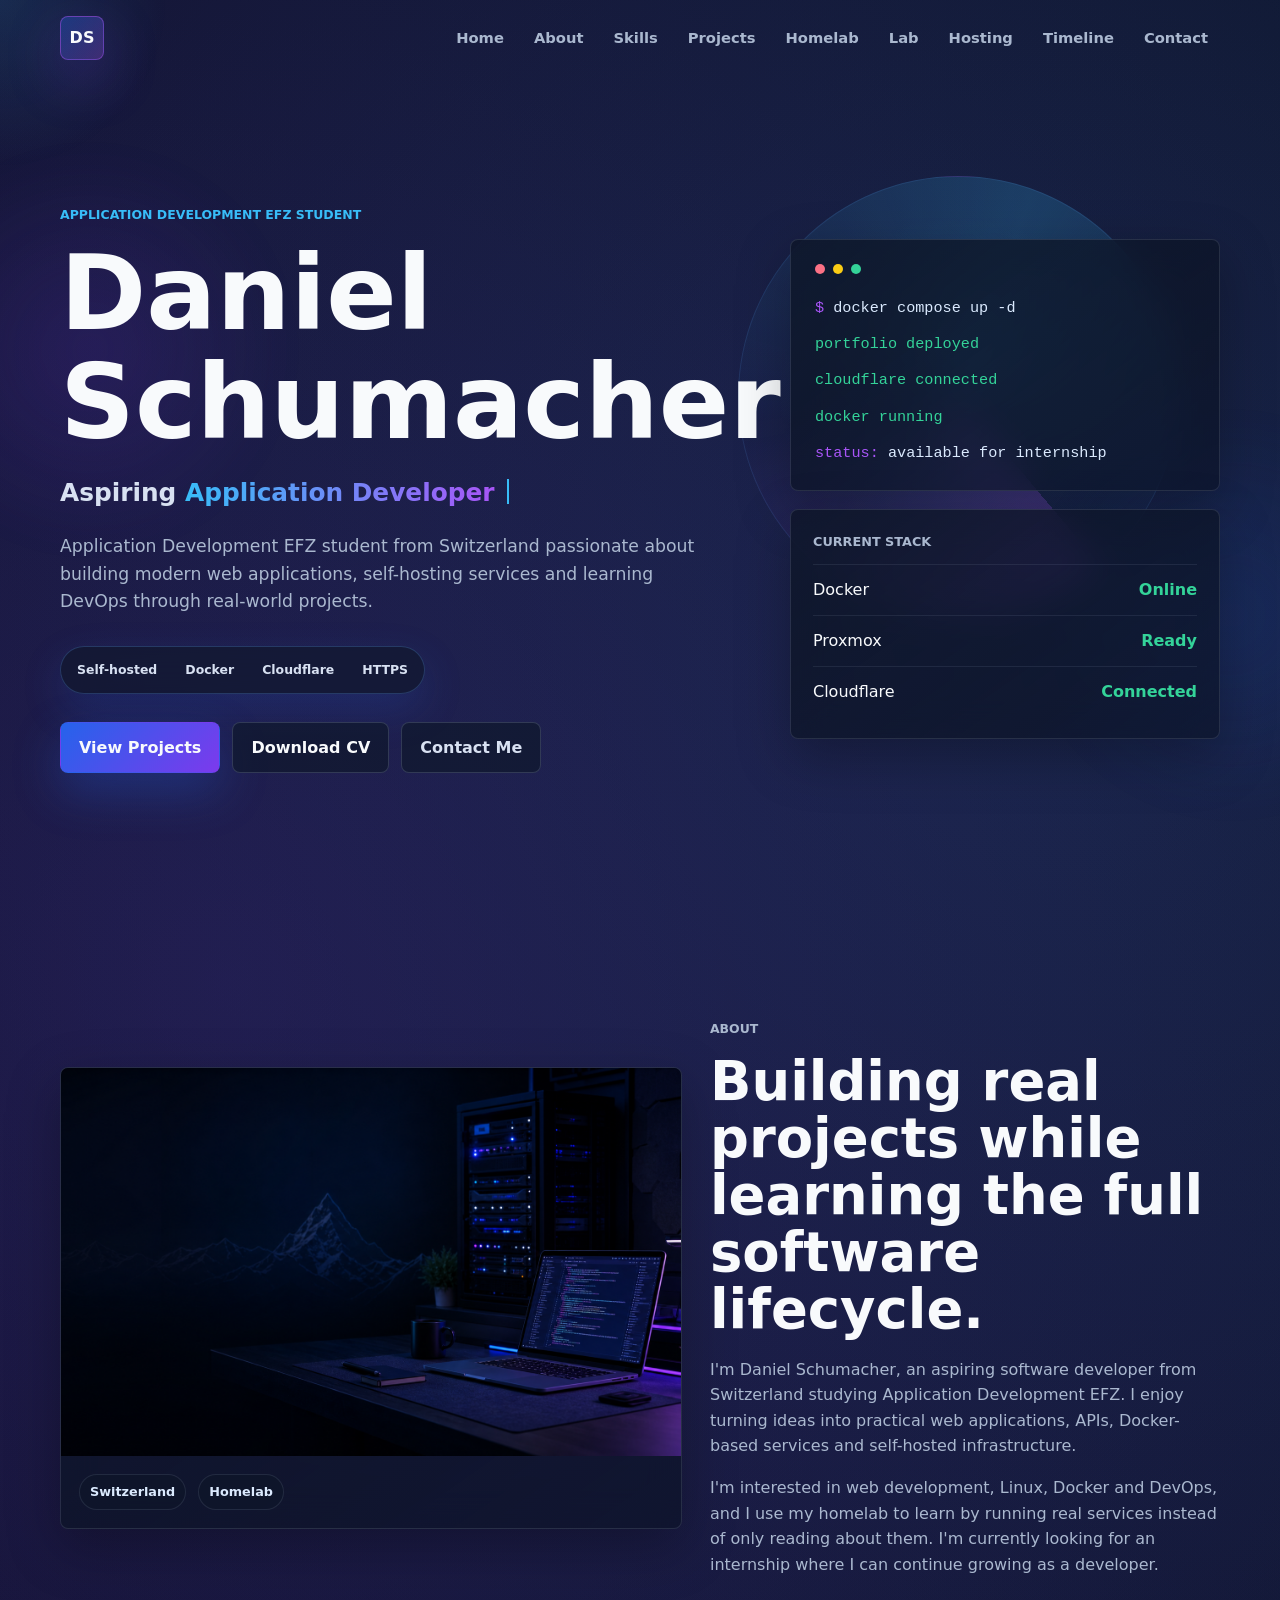
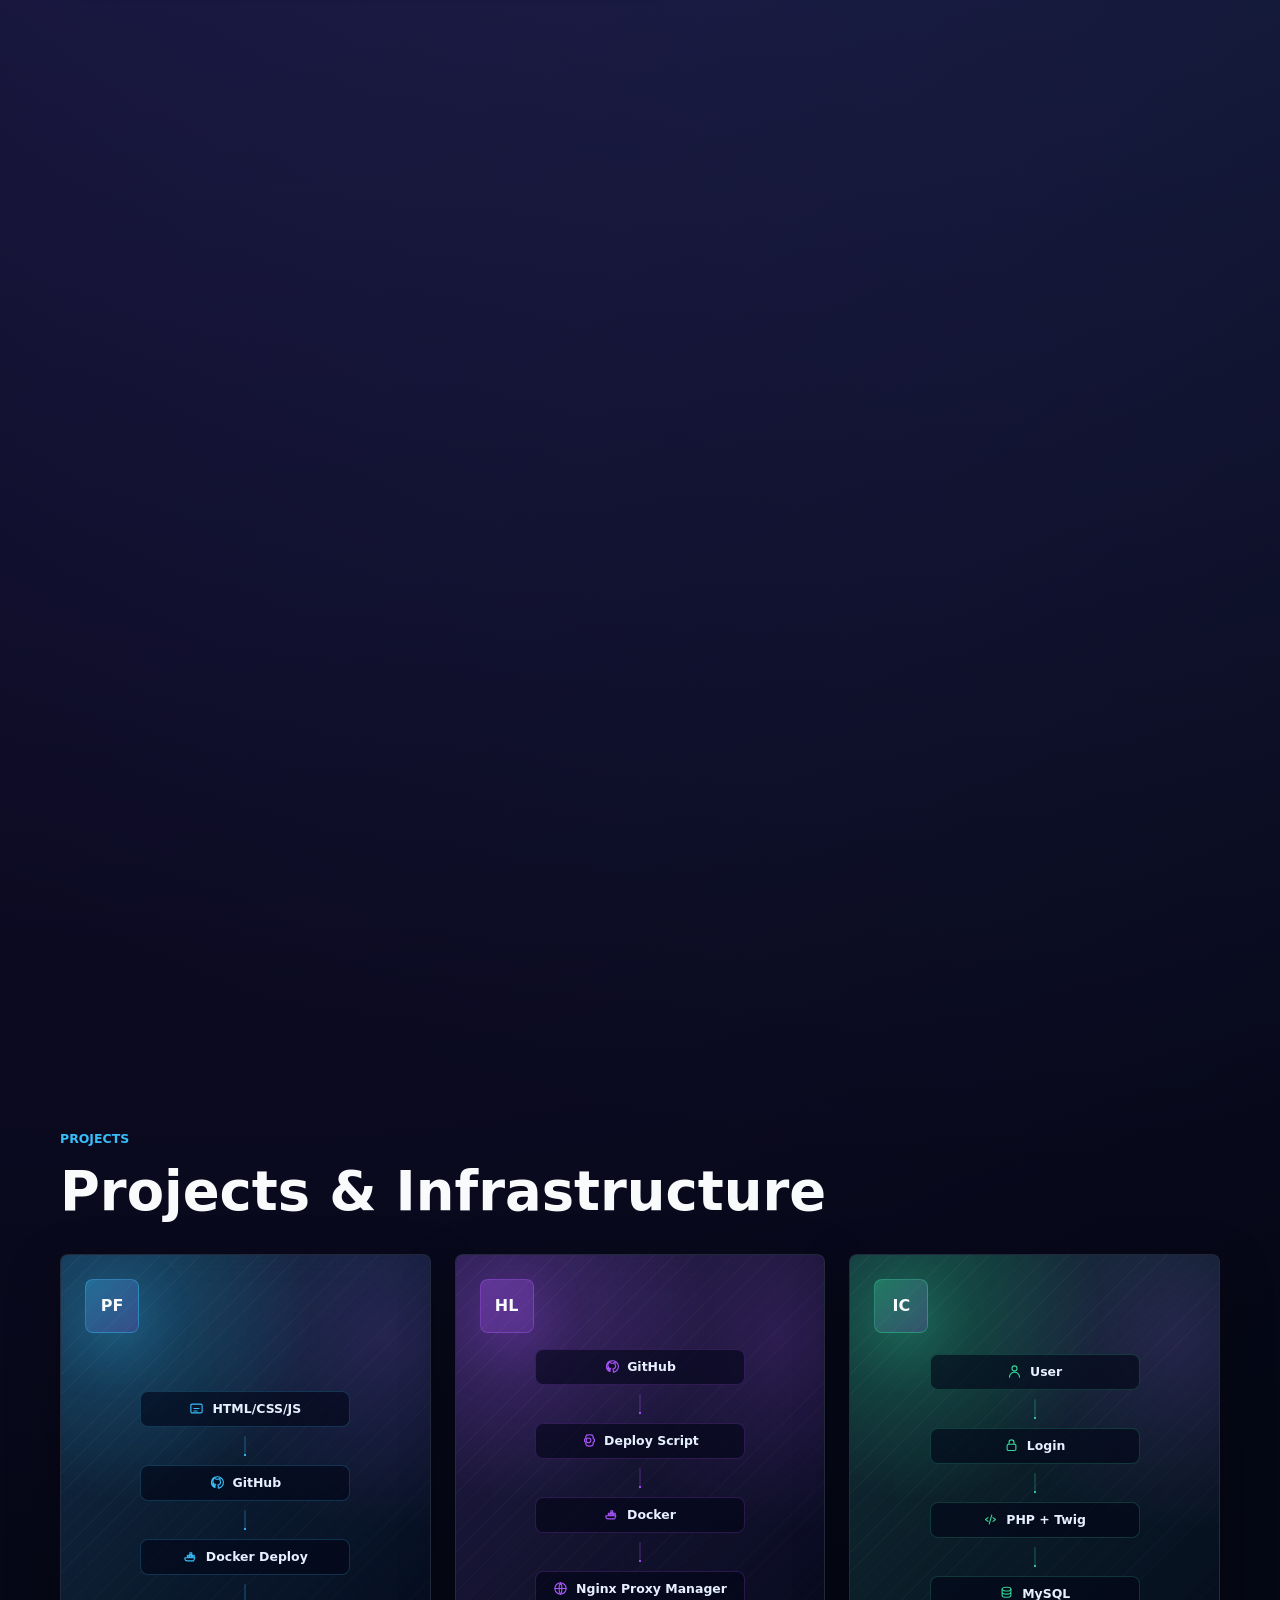
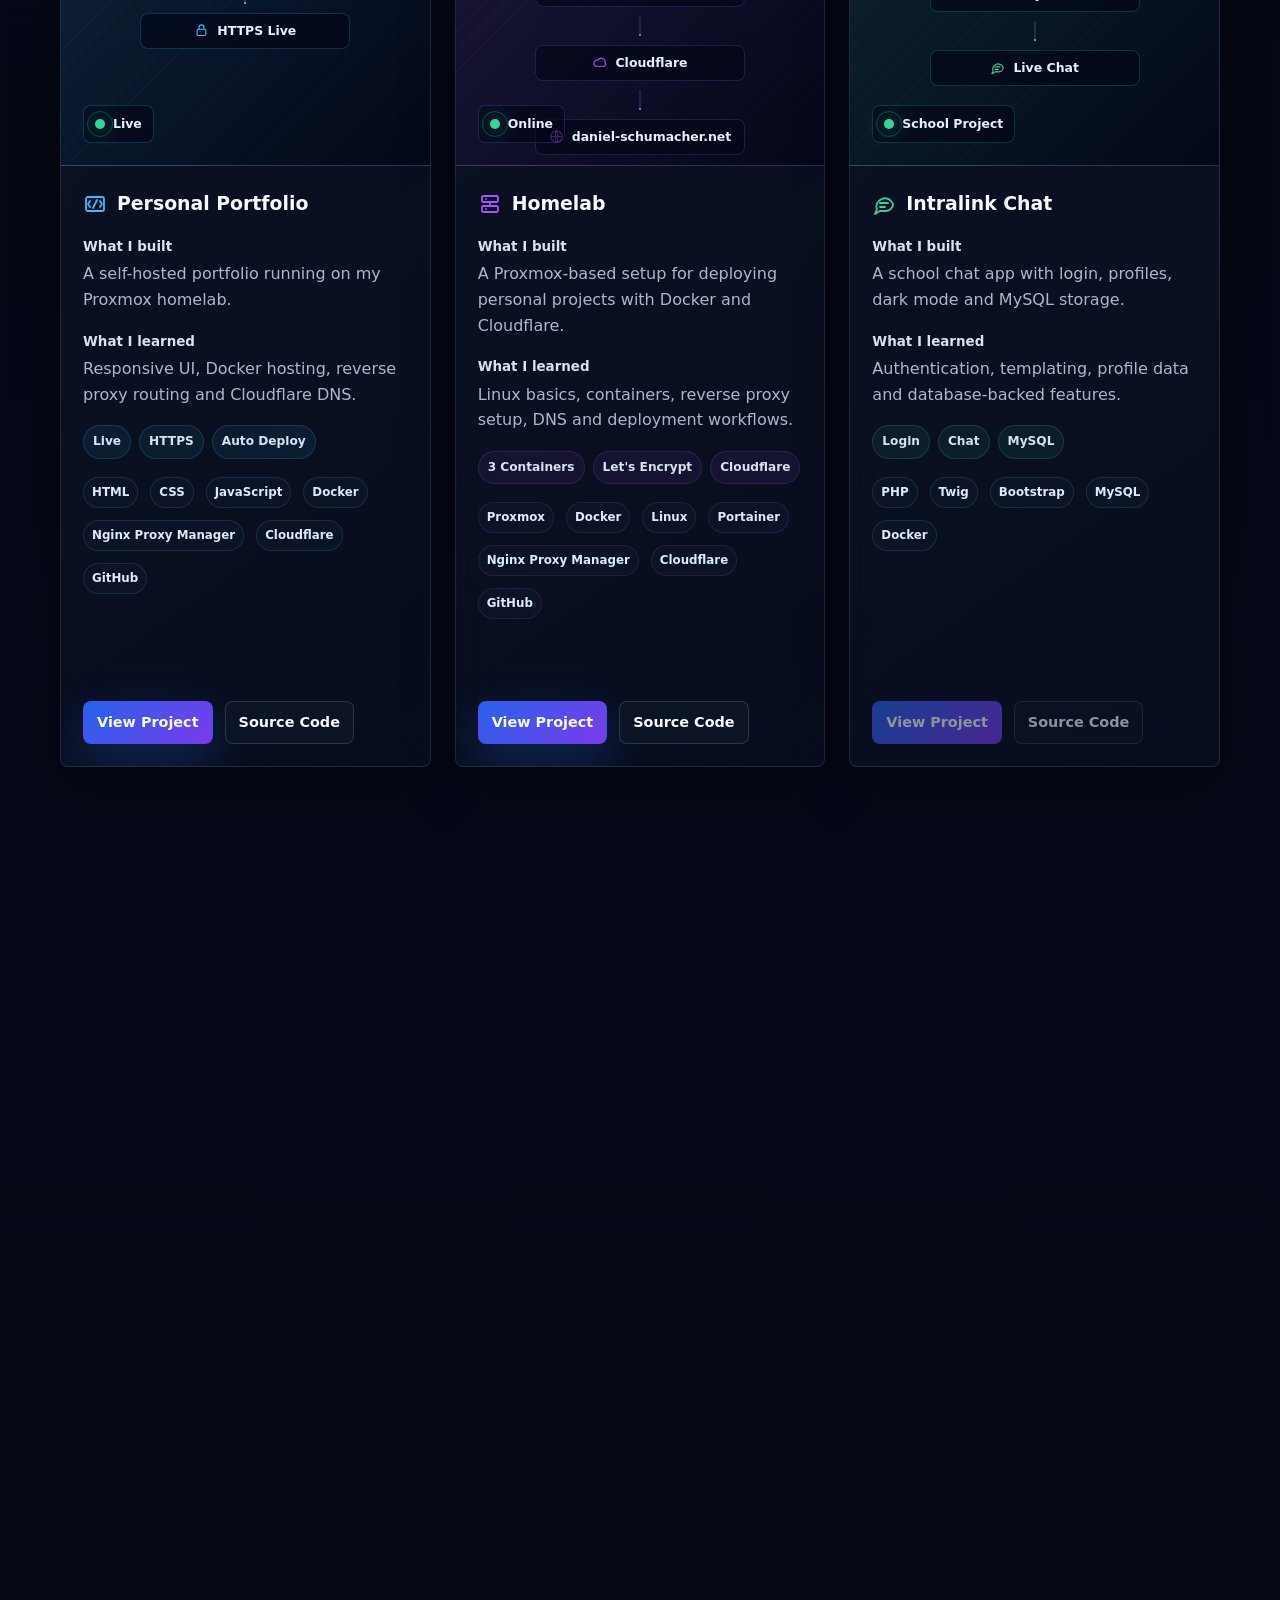
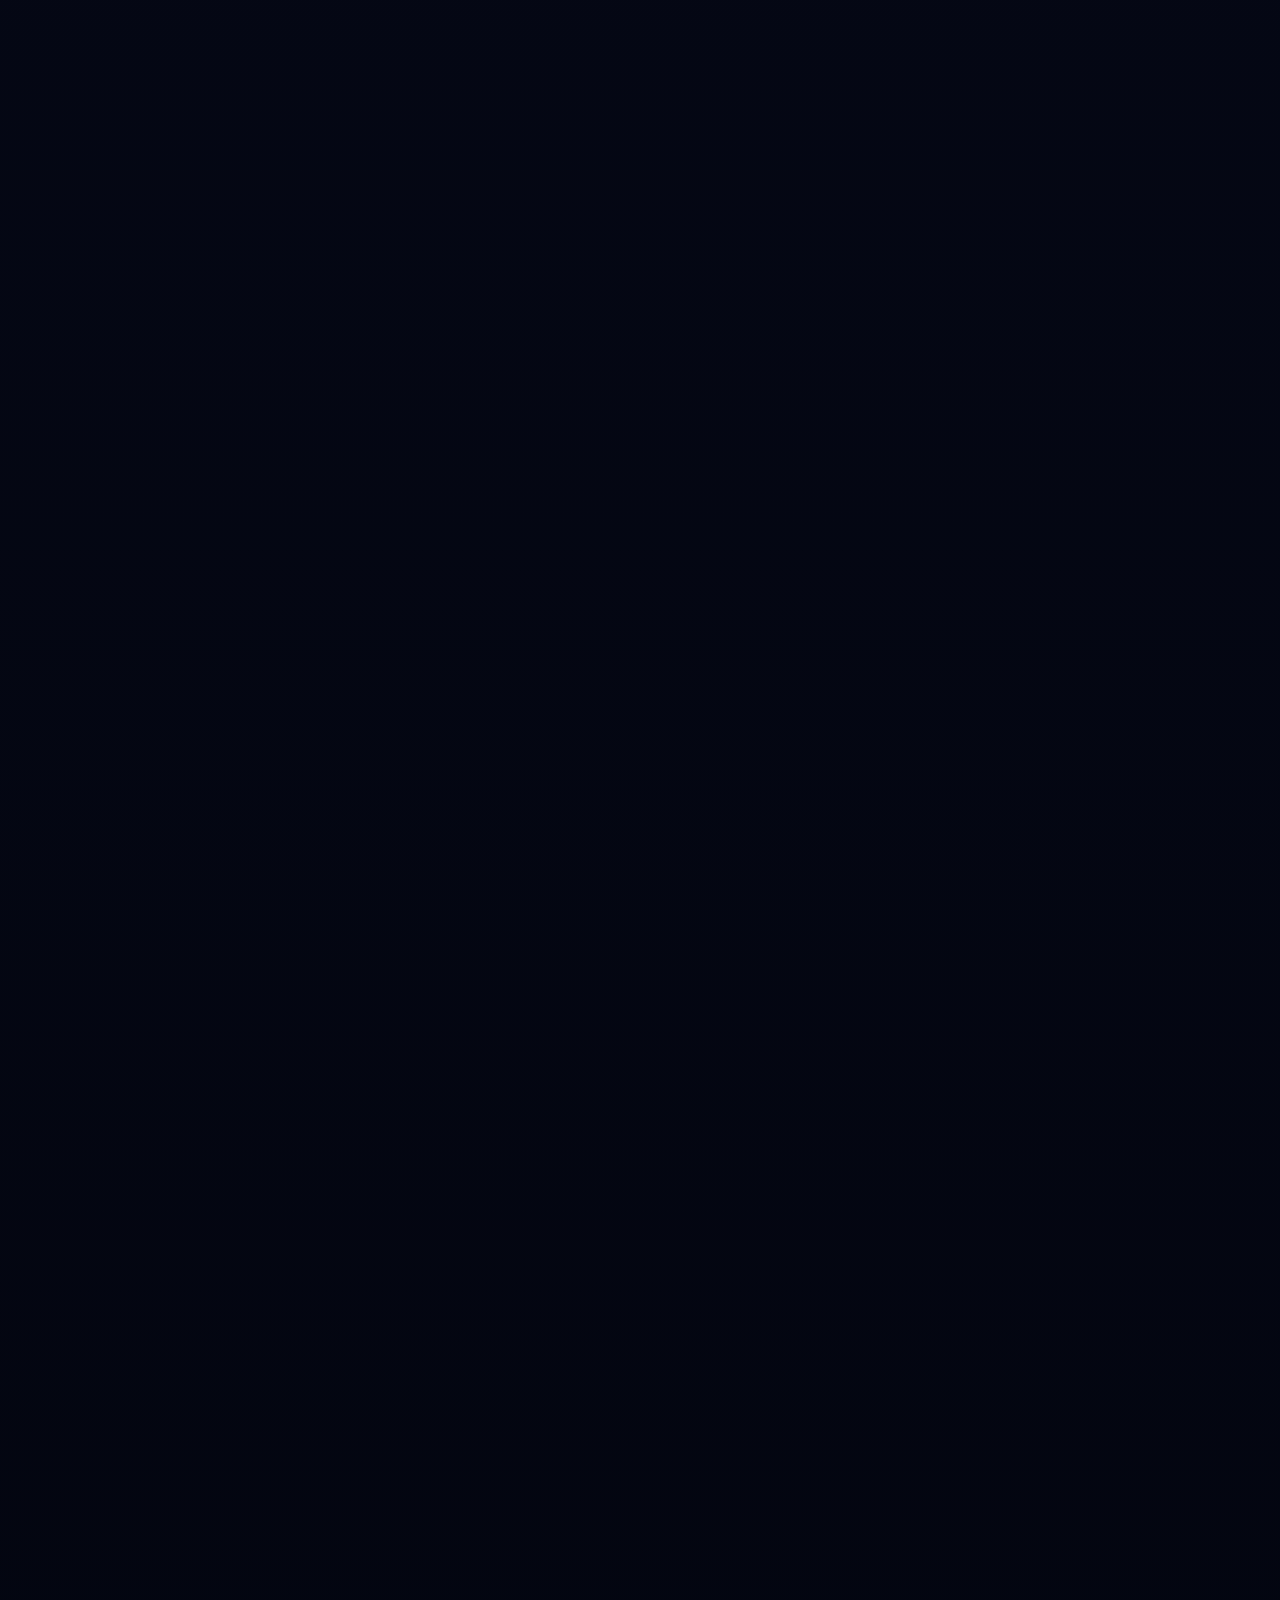
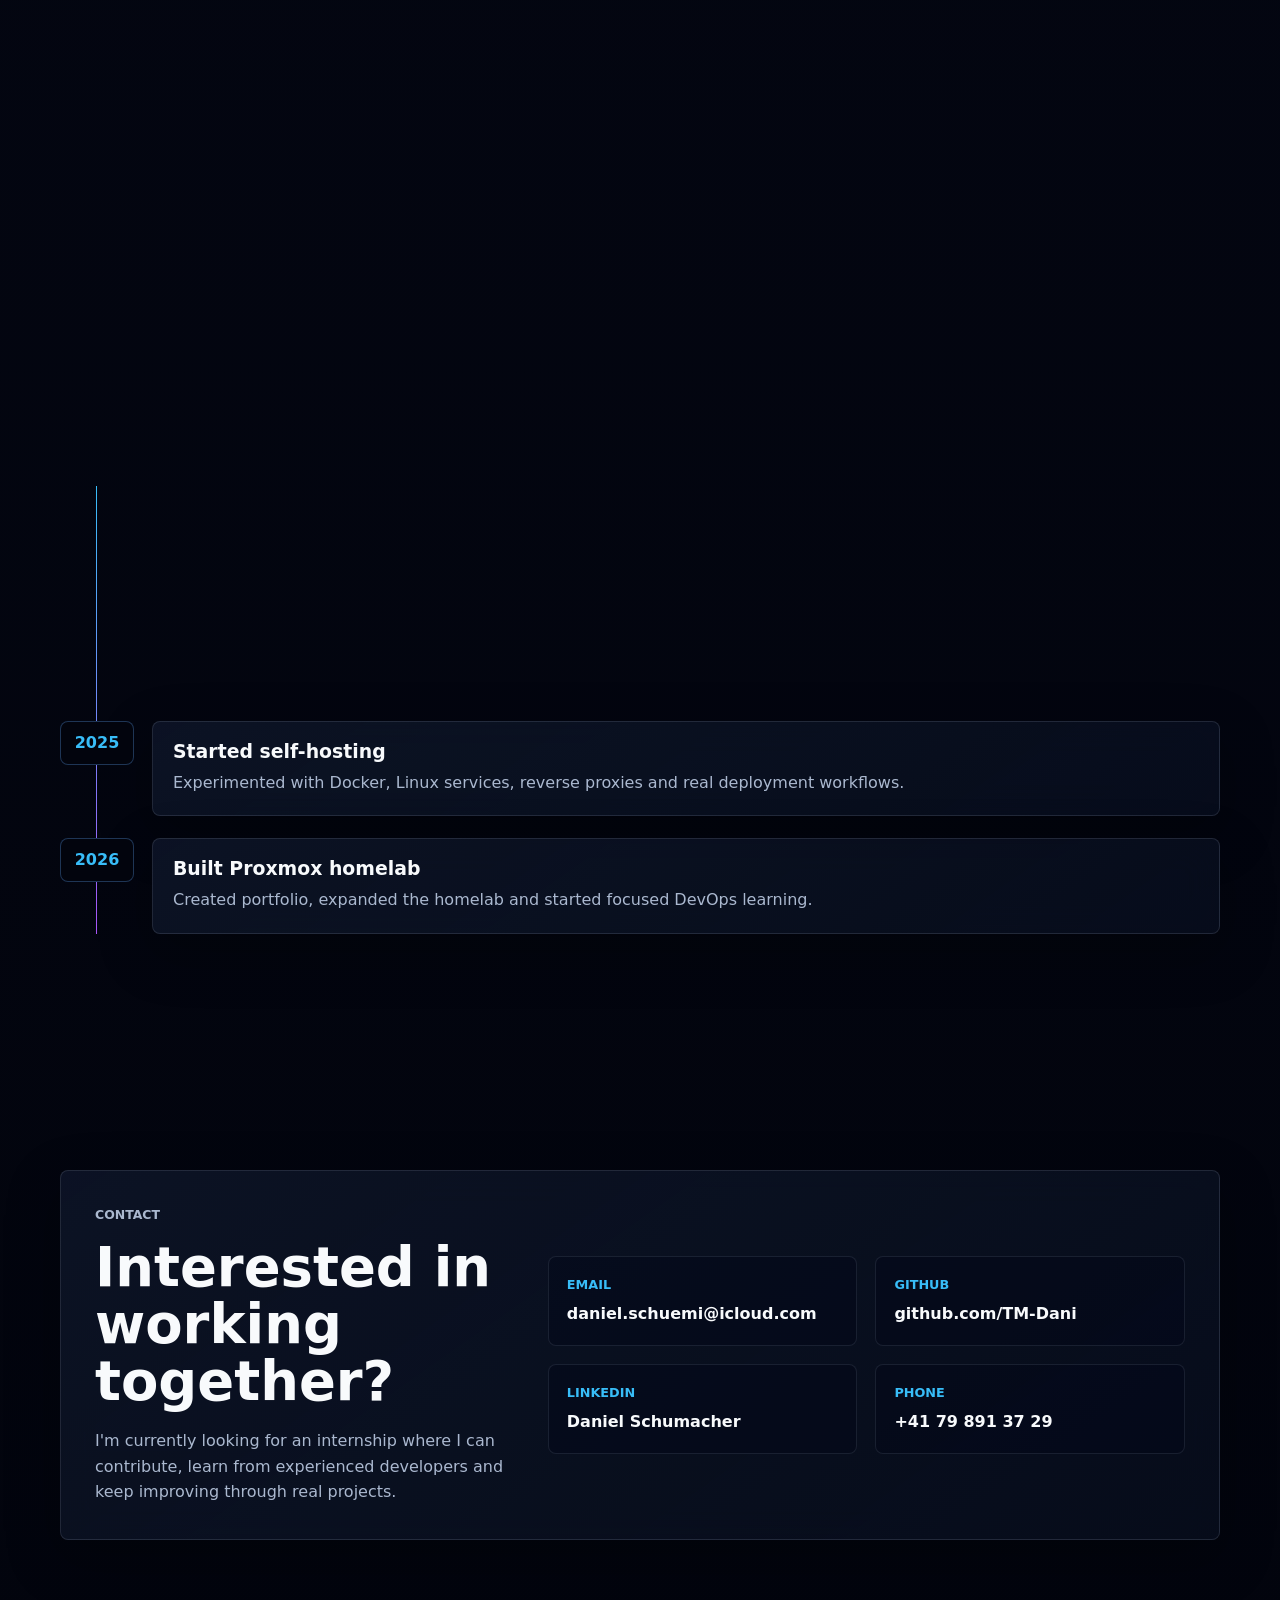
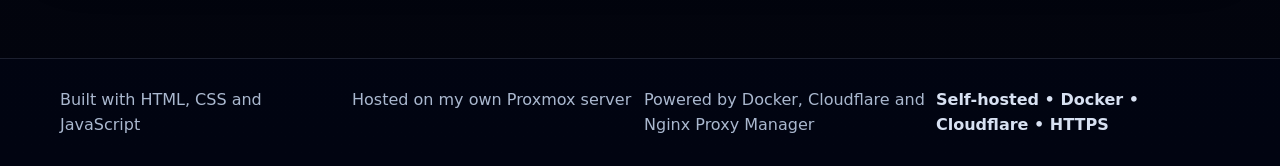
==== commit fda0a810: "1" ====
--- a/index.html
+++ b/index.html
@@ -31,6 +31,7 @@
         <a href="#skills">Skills</a>
         <a href="#projects">Projects</a>
         <a href="#homelab">Homelab</a>
+        <a href="/lab.html">Lab</a>
         <a href="#hosting">Hosting</a>
         <a href="#timeline">Timeline</a>
         <a href="#contact">Contact</a>
--- a/assets/css/main.css
+++ b/assets/css/main.css
@@ -569,9 +569,9 @@
   position: relative;
   min-height: 440px;
   display: grid;
-  grid-template-rows: auto 1fr auto;
+  grid-template-rows: auto 1fr;
   gap: 16px;
-  padding: 24px;
+  padding: 24px 24px 74px;
   border-bottom: 1px solid rgba(148, 163, 184, 0.14);
   background:
     radial-gradient(circle at 18% 12%, rgba(var(--project-accent-rgb), 0.26), transparent 34%),
@@ -610,6 +610,7 @@
 
 .vertical-flow {
   align-self: center;
+  margin: auto 0;
   display: grid;
   justify-items: center;
   gap: 9px;
@@ -684,11 +685,14 @@
 }
 
 .project-status {
-  justify-self: start;
+  position: absolute;
+  left: 22px;
+  bottom: 22px;
   display: inline-flex;
   align-items: center;
   gap: 8px;
   padding: 8px 11px;
+  z-index: 2;
 }
 
 .project-status .online-dot {
@@ -703,8 +707,12 @@
 .project-body {
   display: flex;
   flex-direction: column;
-  gap: 24px;
-  padding: 22px;
+  gap: 18px;
+  padding: 26px 22px 22px;
+}
+
+.project-body h3 + .project-detail {
+  margin-top: 2px;
 }
 
 .project-body h3 {
@@ -1101,3 +1109,161 @@
   text-align: center;
   transition: transform 180ms ease, border-color 180ms ease, box-shadow 180ms ease;
 }
+
+/* Lab infrastructure page */
+.lab-status-badge {
+  border-color: rgba(52, 211, 153, 0.24);
+  background: rgba(52, 211, 153, 0.08);
+}
+
+.metric-grid {
+  display: grid;
+  grid-template-columns: repeat(auto-fit, minmax(min(100%, 180px), 1fr));
+  gap: 18px;
+}
+
+.metric-card {
+  min-height: 158px;
+  display: grid;
+  align-content: space-between;
+  gap: 18px;
+  padding: 20px;
+  border-radius: var(--radius);
+  background:
+    radial-gradient(circle at 86% 12%, rgba(96, 165, 250, 0.18), transparent 34%),
+    rgba(2, 6, 23, 0.46);
+  transition: transform 180ms ease, border-color 180ms ease, box-shadow 180ms ease;
+}
+
+.metric-card:hover {
+  transform: translateY(-5px);
+  border-color: var(--border-bright);
+  box-shadow: var(--shadow-soft);
+}
+
+.metric-card span {
+  color: var(--muted);
+  font-size: 0.78rem;
+  font-weight: 900;
+  letter-spacing: 0;
+  text-transform: uppercase;
+}
+
+.metric-card strong {
+  color: #eff6ff;
+  font-size: clamp(1.45rem, 4vw, 2.1rem);
+  font-weight: 950;
+}
+
+.metric-bar {
+  height: 8px;
+  overflow: hidden;
+  border-radius: 999px;
+  background: rgba(148, 163, 184, 0.12);
+}
+
+.metric-bar i {
+  display: block;
+  height: 100%;
+  border-radius: inherit;
+  background: linear-gradient(90deg, var(--blue), var(--purple));
+  box-shadow: 0 0 22px rgba(96, 165, 250, 0.34);
+}
+
+.metric-state {
+  justify-self: start;
+  padding: 7px 10px;
+  border: 1px solid rgba(52, 211, 153, 0.22);
+  border-radius: 999px;
+  background: rgba(52, 211, 153, 0.08);
+  color: var(--green);
+  font-size: 0.78rem;
+  font-weight: 900;
+}
+
+.table-wrap {
+  overflow-x: auto;
+  border-radius: var(--radius);
+}
+
+.services-table {
+  width: 100%;
+  min-width: 680px;
+  border-collapse: collapse;
+}
+
+.services-table th,
+.services-table td {
+  padding: 18px;
+  border-bottom: 1px solid rgba(148, 163, 184, 0.12);
+  text-align: left;
+}
+
+.services-table th {
+  color: var(--blue);
+  font-size: 0.78rem;
+  font-weight: 900;
+  text-transform: uppercase;
+}
+
+.services-table td {
+  color: var(--muted-strong);
+}
+
+.services-table tr:last-child td {
+  border-bottom: 0;
+}
+
+.status-pill {
+  display: inline-flex;
+  align-items: center;
+  gap: 7px;
+  padding: 7px 10px;
+  border: 1px solid rgba(52, 211, 153, 0.22);
+  border-radius: 999px;
+  background: rgba(52, 211, 153, 0.08);
+  color: var(--green);
+  font-size: 0.78rem;
+  font-weight: 900;
+}
+
+.status-pill::before {
+  content: "";
+  width: 7px;
+  height: 7px;
+  border-radius: 999px;
+  background: var(--green);
+  box-shadow: 0 0 14px rgba(52, 211, 153, 0.76);
+}
+
+.workflow-strip {
+  display: flex;
+  flex-wrap: wrap;
+  gap: 12px;
+  align-items: center;
+  padding: 22px;
+  border-radius: var(--radius);
+}
+
+.workflow-strip span {
+  position: relative;
+  flex: 1 1 150px;
+  min-height: 58px;
+  display: grid;
+  place-items: center;
+  padding: 12px;
+  border: 1px solid rgba(96, 165, 250, 0.2);
+  border-radius: var(--radius);
+  background: rgba(15, 23, 42, 0.64);
+  color: var(--muted-strong);
+  font-weight: 900;
+  text-align: center;
+}
+
+.workflow-strip span:not(:last-child)::after {
+  content: ">";
+  position: absolute;
+  right: -12px;
+  color: var(--blue);
+  font-weight: 950;
+}
--- a/assets/css/responsive.css
+++ b/assets/css/responsive.css
@@ -209,6 +209,7 @@
 
   .project-visual {
     min-height: 395px;
+    padding-bottom: 70px;
   }
 
   .timeline-item {
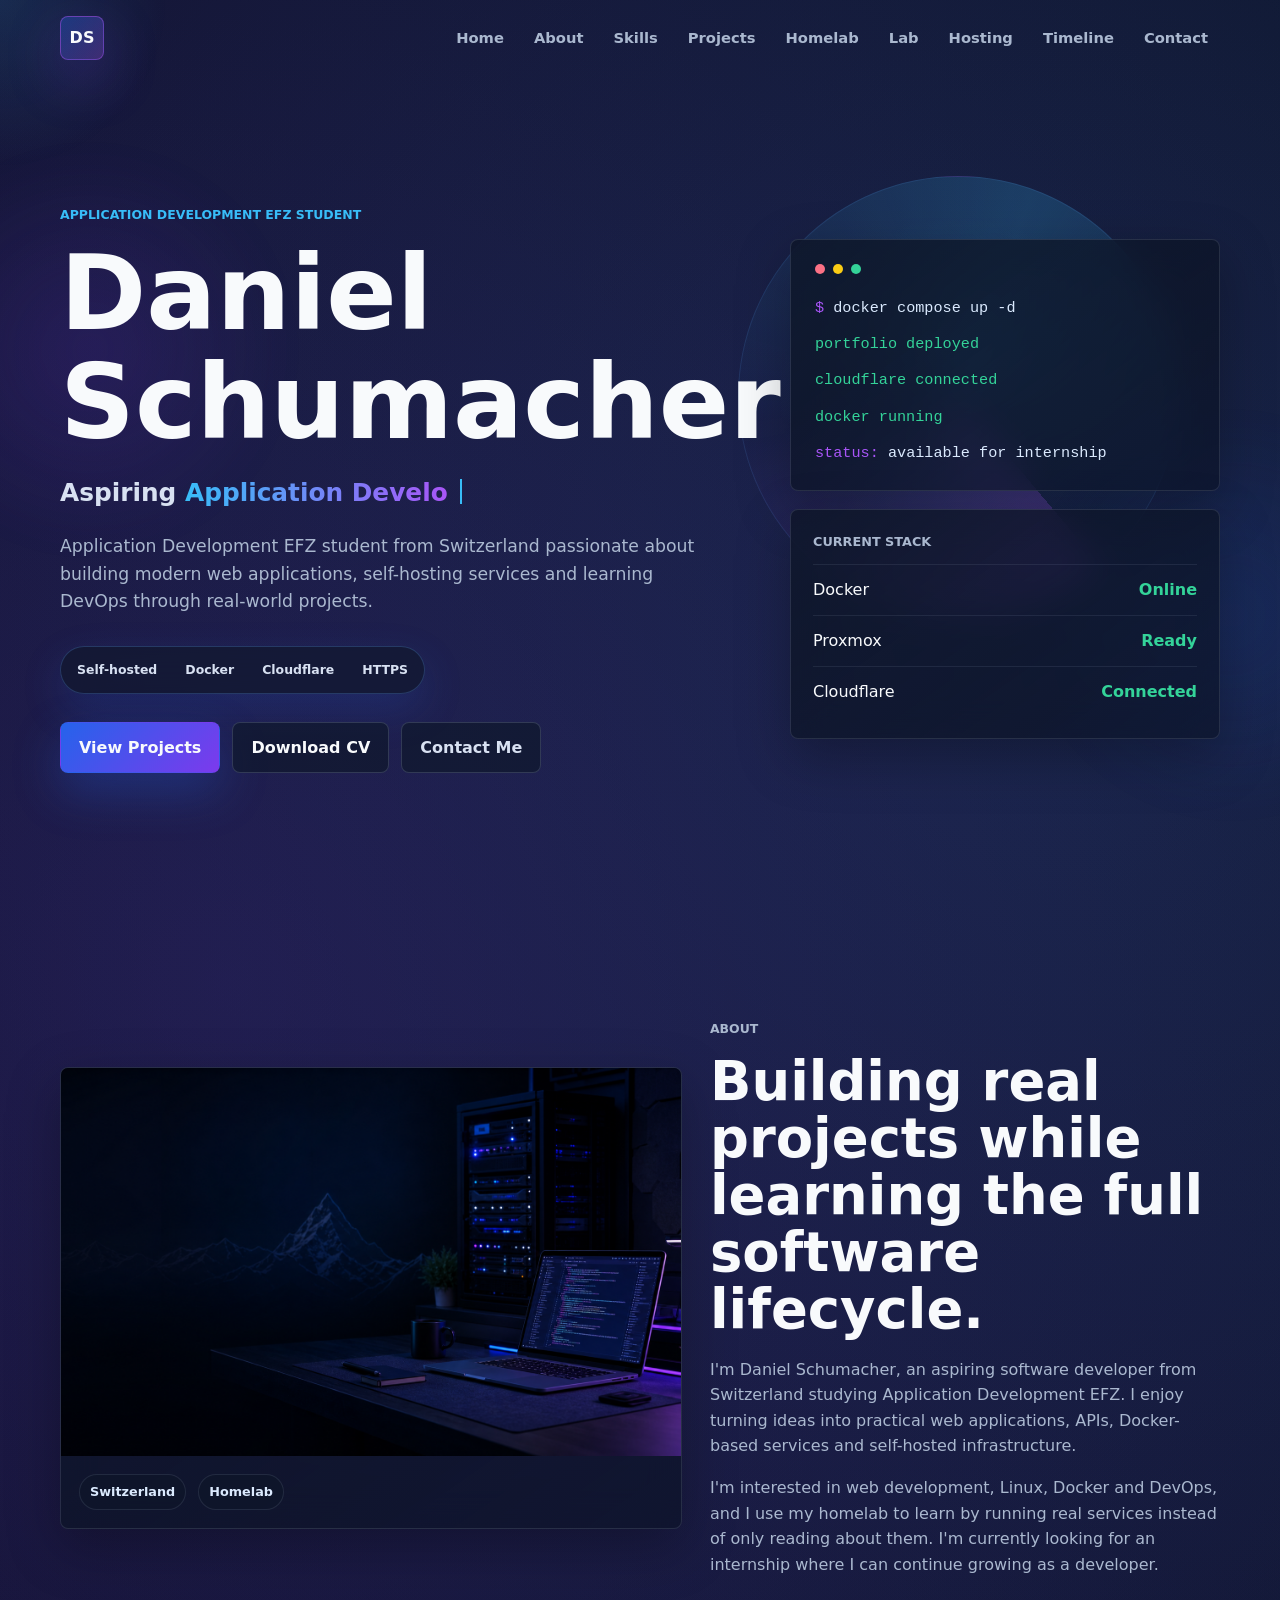
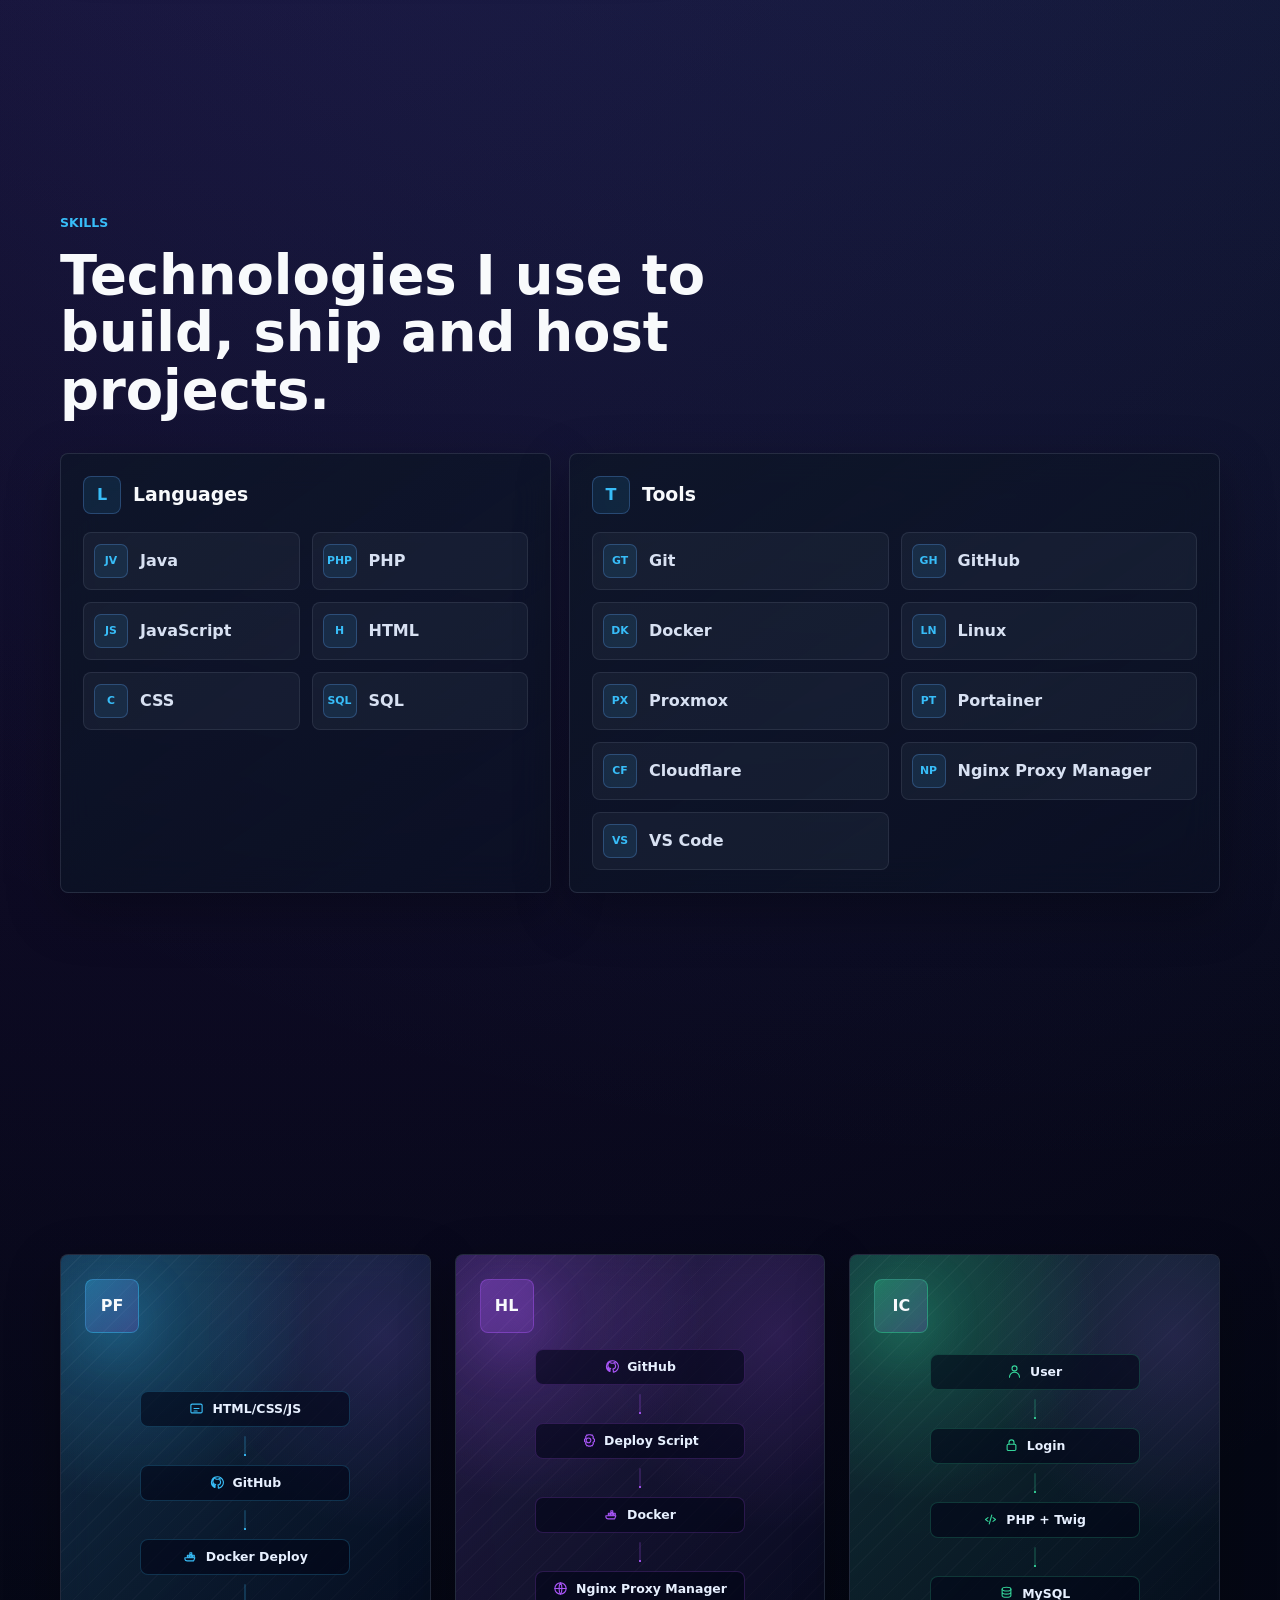
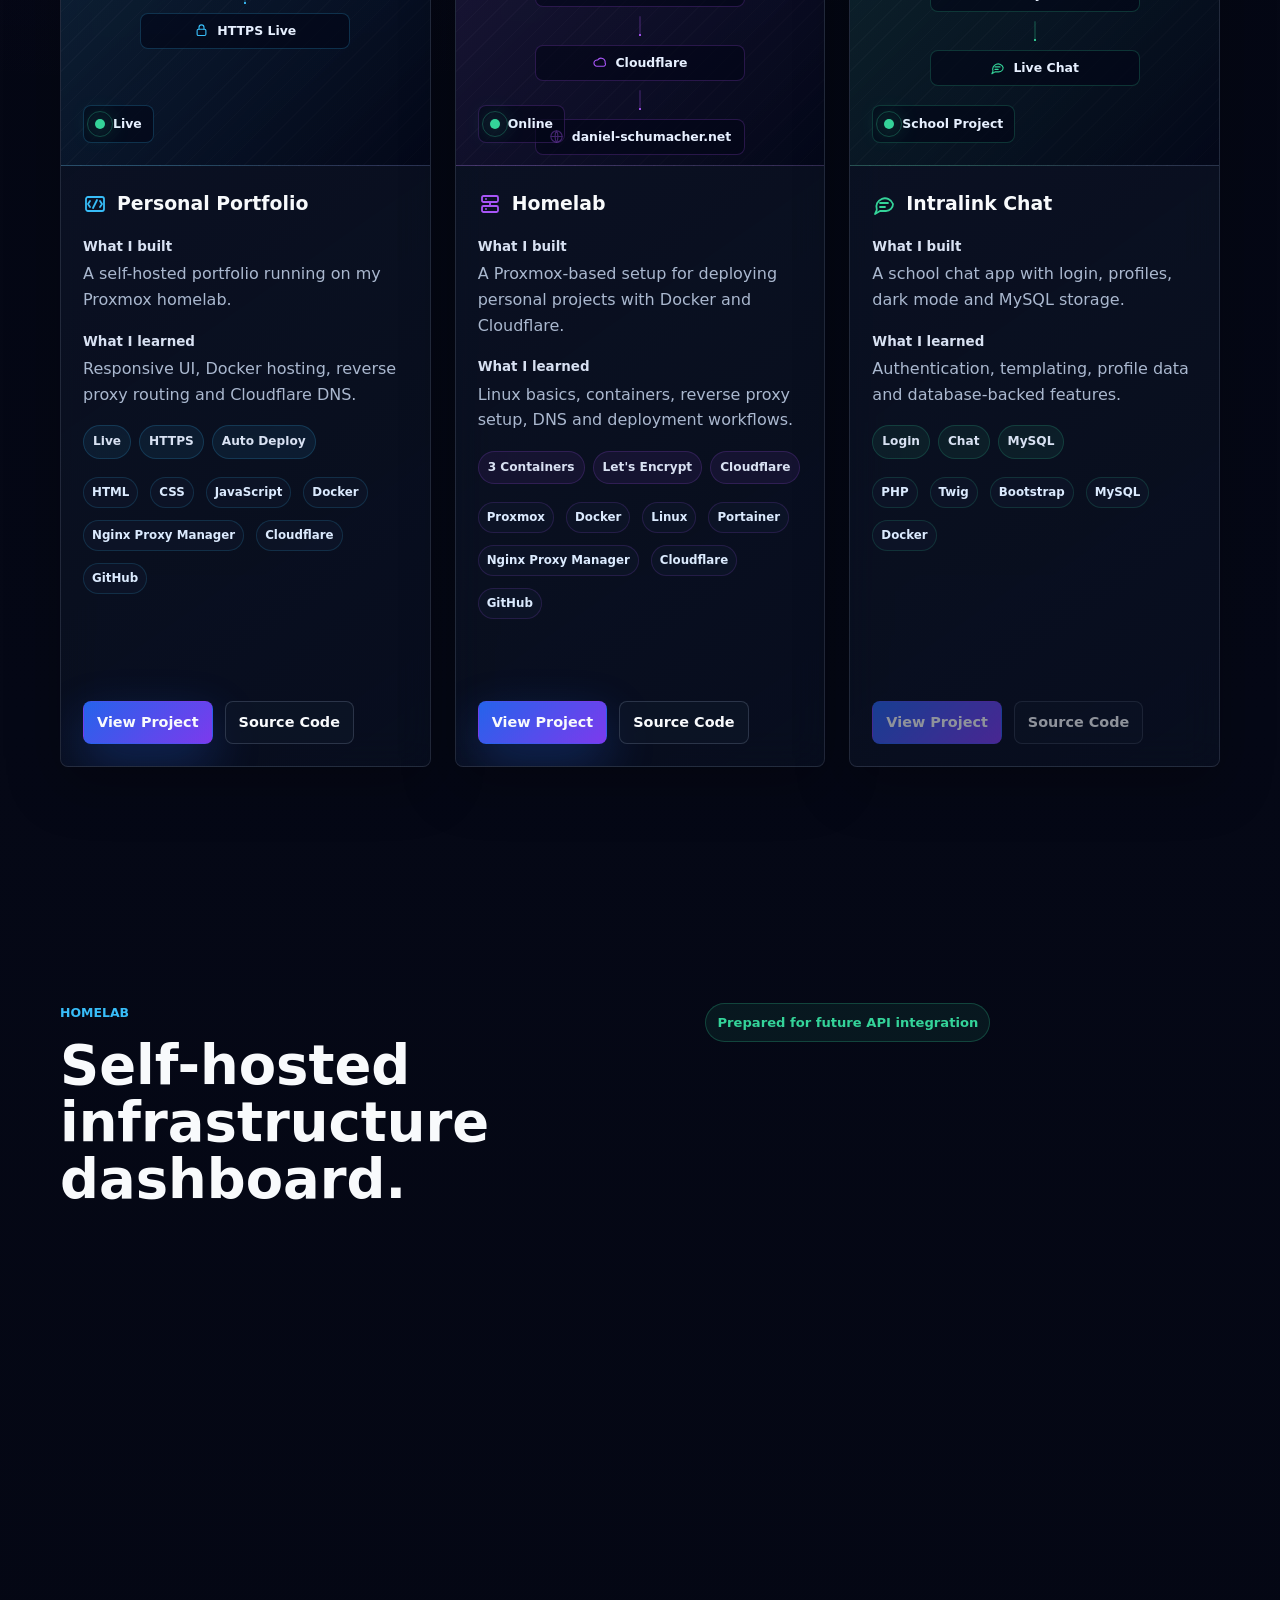
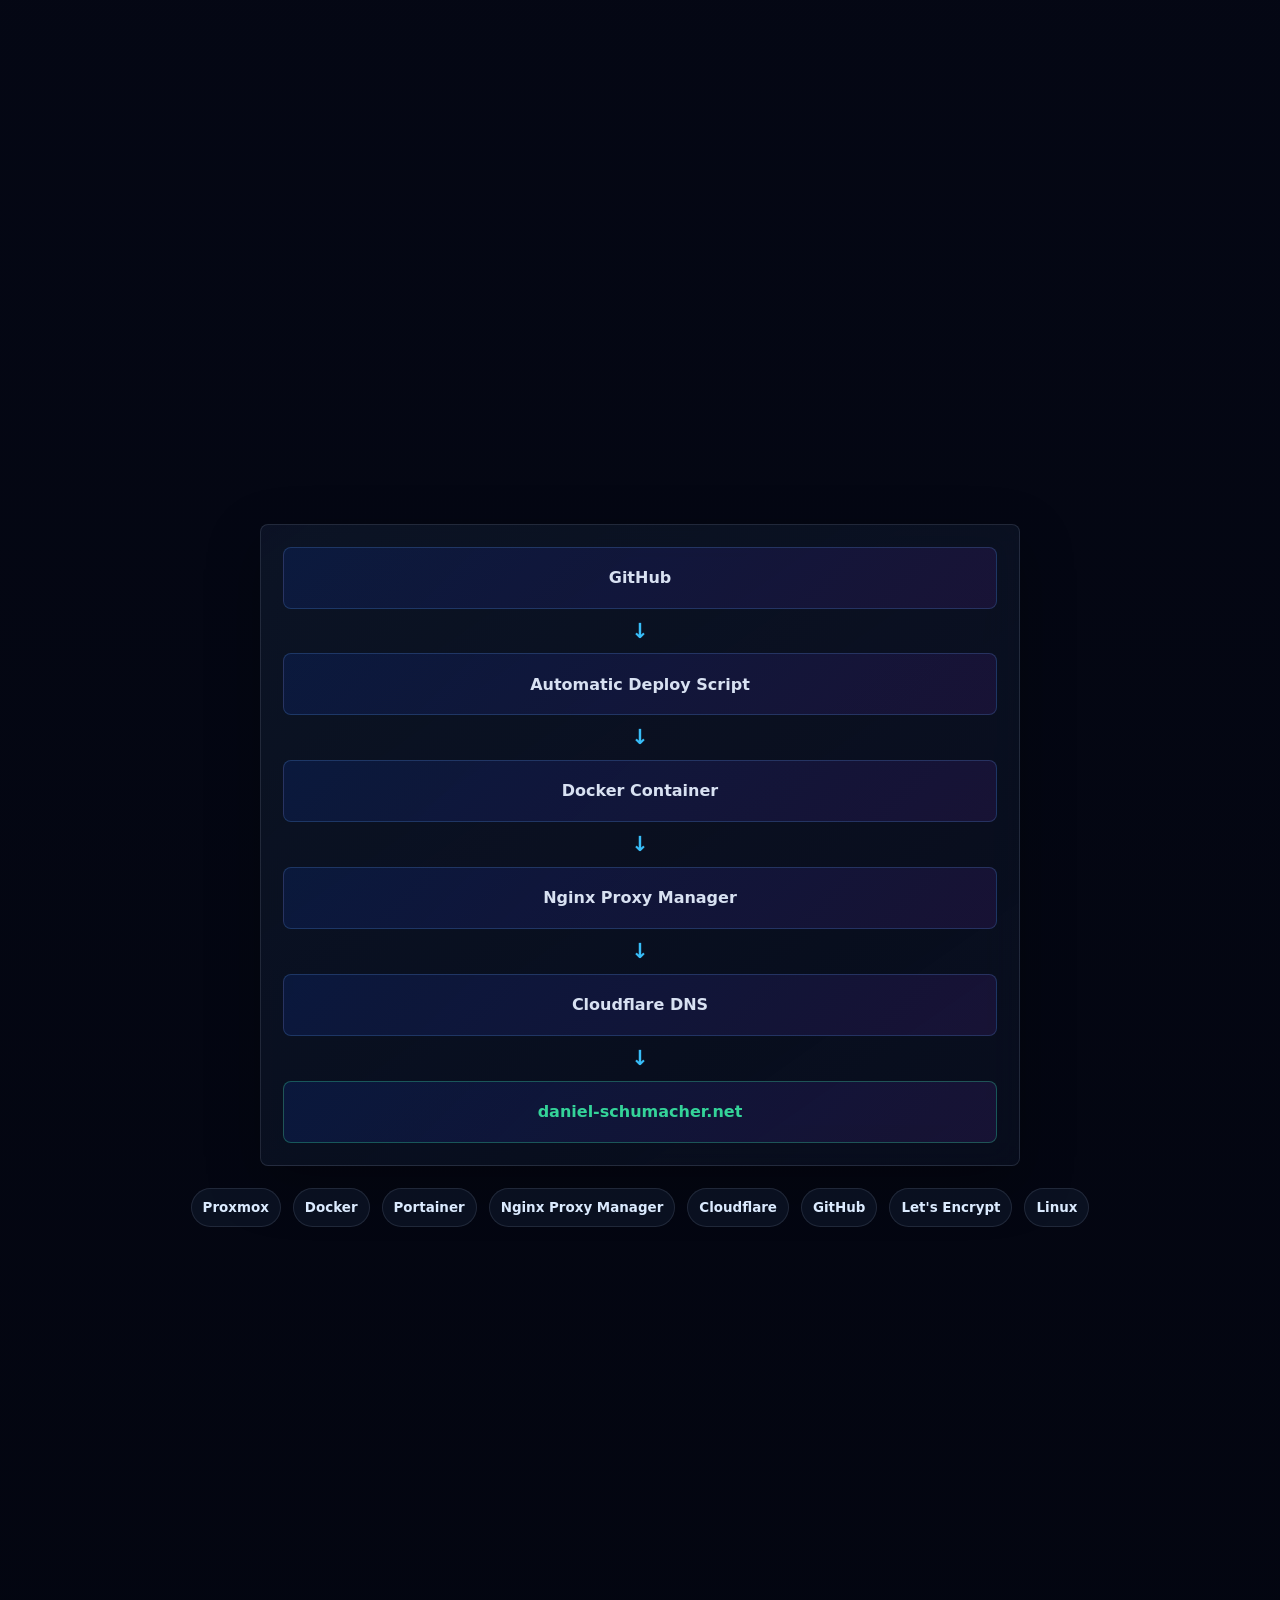
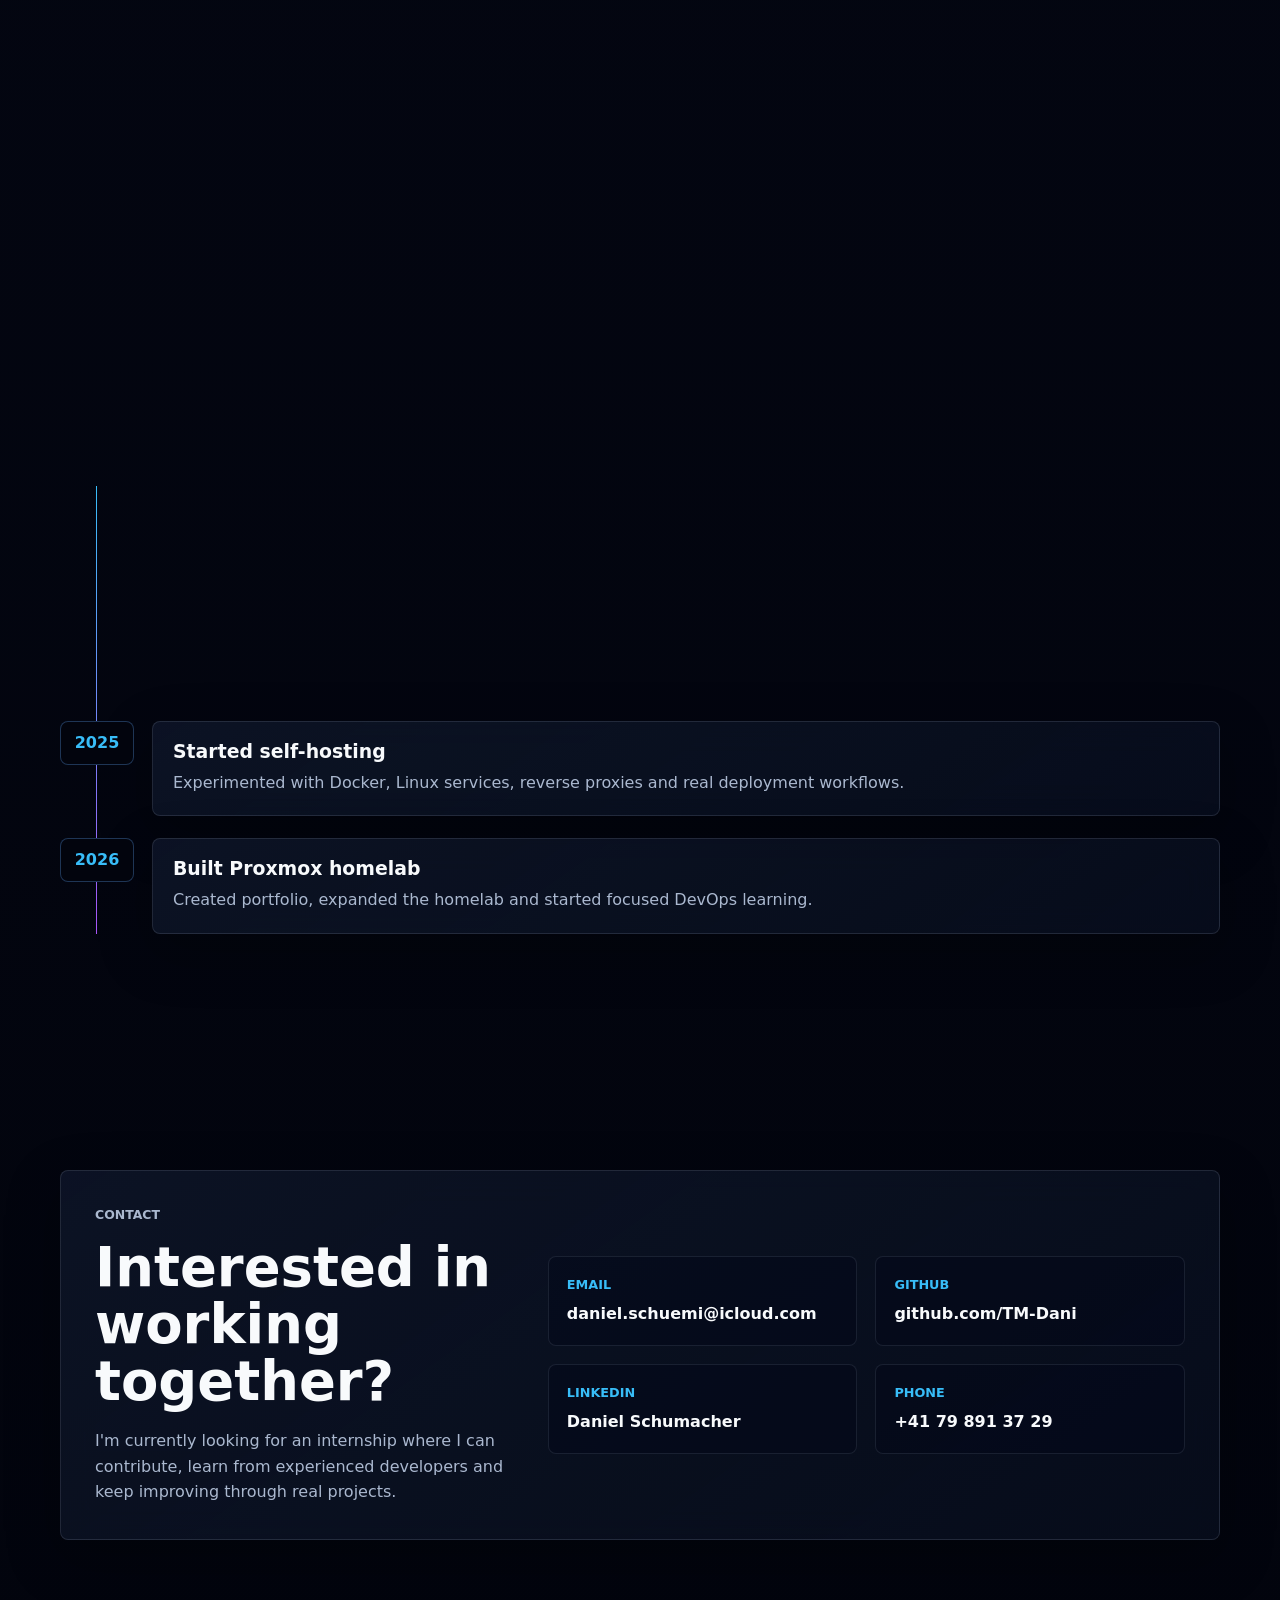
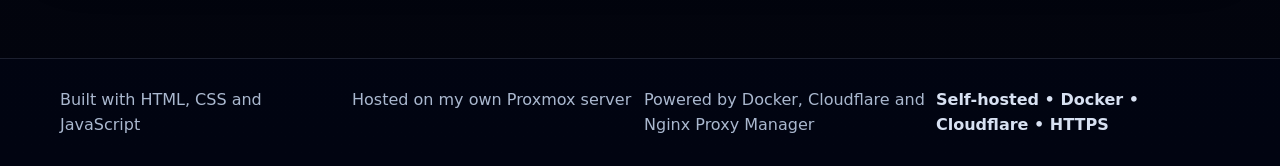
==== commit de91fe5a: "domain" ====
--- a/index.html
+++ b/index.html
@@ -18,7 +18,7 @@
 
   <header class="site-header" data-header>
     <nav class="nav shell" aria-label="Primary navigation">
-      <a class="brand" href="#home" aria-label="Daniel Schumacher home">
+      <a class="brand" href="/" aria-label="Daniel Schumacher home">
         <span class="brand-mark">DS</span>
       </a>
       <button class="nav-toggle" type="button" aria-label="Open navigation" aria-expanded="false" data-nav-toggle>
@@ -26,7 +26,7 @@
         <span></span>
       </button>
       <div class="nav-links" data-nav-links>
-        <a href="#home">Home</a>
+        <a href="/">Home</a>
         <a href="#about">About</a>
         <a href="#skills">Skills</a>
         <a href="#projects">Projects</a>
--- a/assets/css/main.css
+++ b/assets/css/main.css
@@ -1155,6 +1155,47 @@
   font-weight: 950;
 }
 
+.metric-card.metric-card-offline {
+  opacity: 0.68;
+  border-color: rgba(251, 113, 133, 0.42);
+  background:
+    radial-gradient(circle at 86% 12%, rgba(251, 113, 133, 0.2), transparent 34%),
+    rgba(69, 10, 10, 0.46);
+}
+
+.metric-card.metric-card-offline strong {
+  color: var(--danger);
+}
+
+.metric-card.metric-card-offline .metric-state {
+  border-color: rgba(251, 113, 133, 0.28);
+  background: rgba(251, 113, 133, 0.1);
+  color: var(--danger);
+}
+
+.metric-card.metric-card-offline .metric-bar i {
+  background: linear-gradient(90deg, var(--danger), rgba(251, 113, 133, 0.52));
+  box-shadow: 0 0 18px rgba(251, 113, 133, 0.34);
+}
+
+.metric-updated {
+  justify-self: start;
+  margin-top: 12px;
+  padding: 7px 10px;
+  border: 1px solid rgba(96, 165, 250, 0.18);
+  border-radius: 999px;
+  background: rgba(15, 23, 42, 0.58);
+  color: var(--muted);
+  font-size: 0.78rem;
+  font-weight: 900;
+}
+
+.metric-updated.metric-updated-error {
+  border-color: rgba(251, 113, 133, 0.28);
+  background: rgba(251, 113, 133, 0.1);
+  color: var(--danger);
+}
+
 .metric-bar {
   height: 8px;
   overflow: hidden;
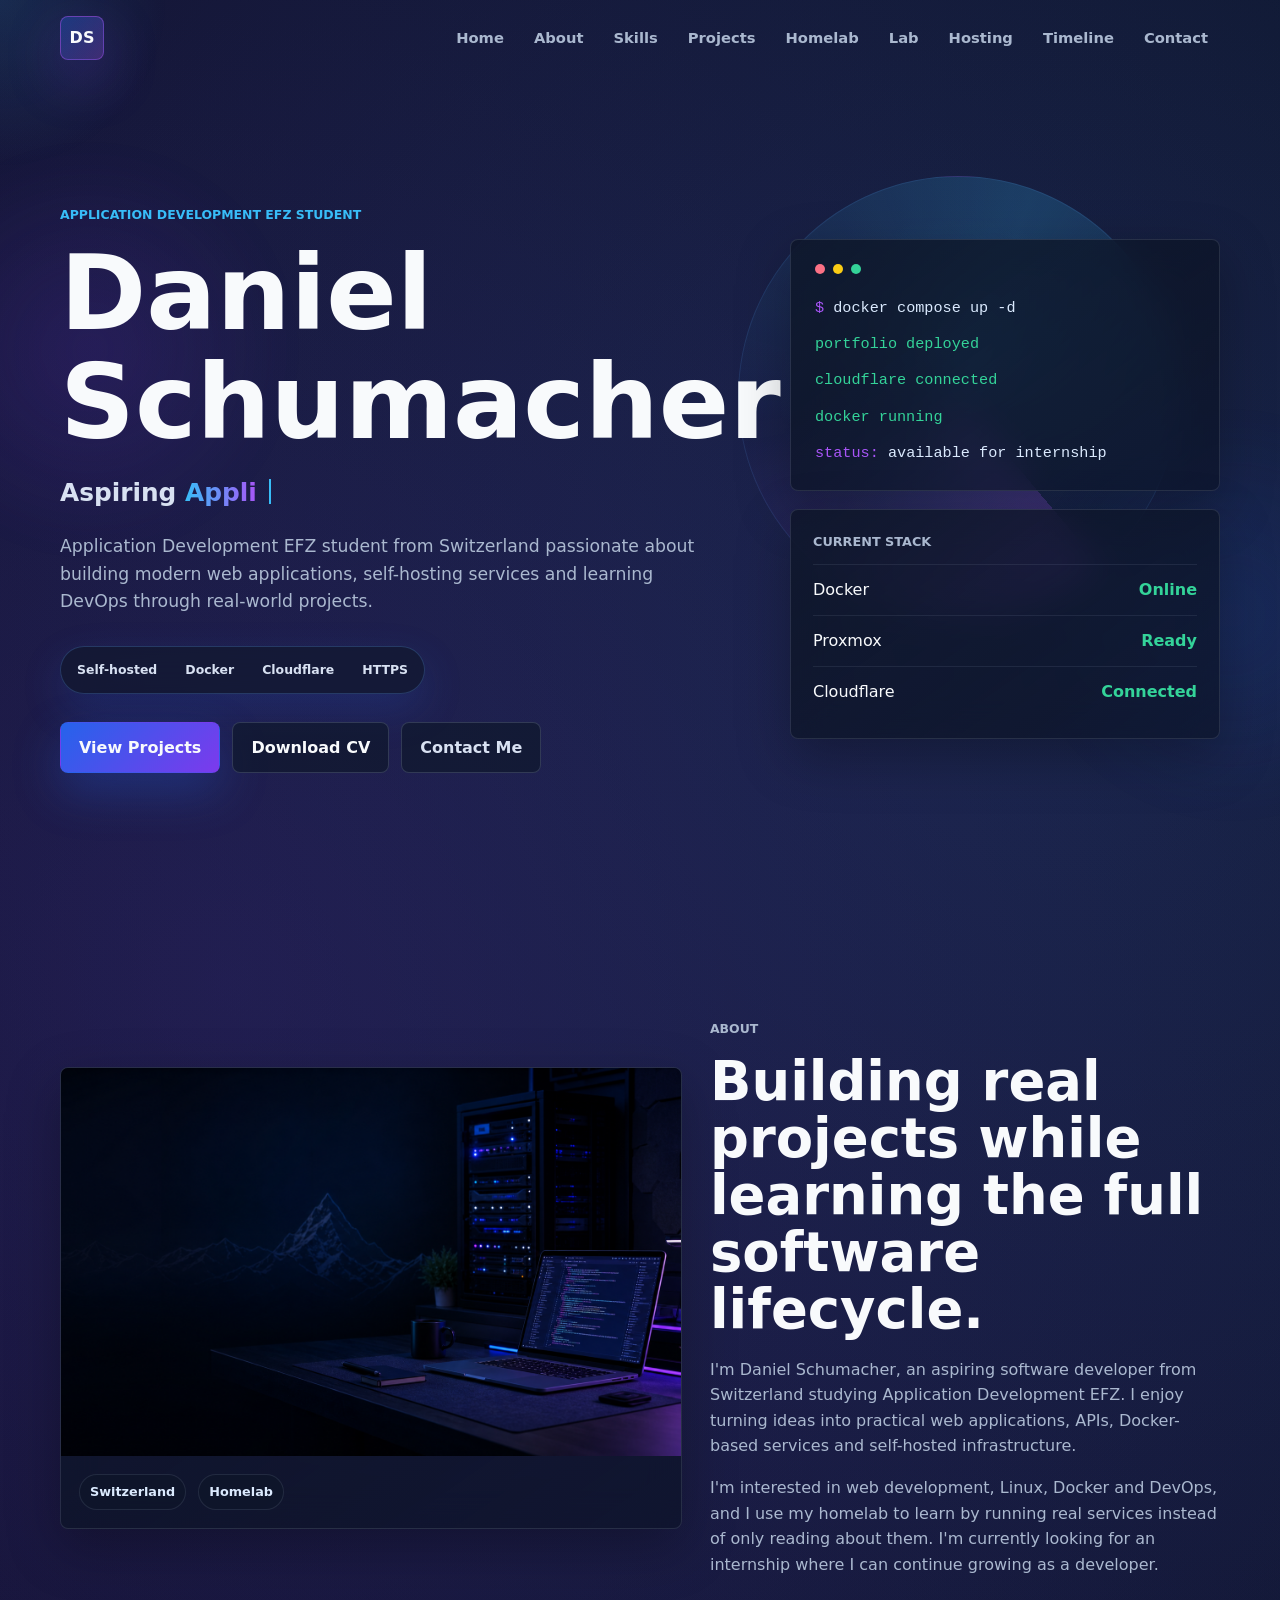
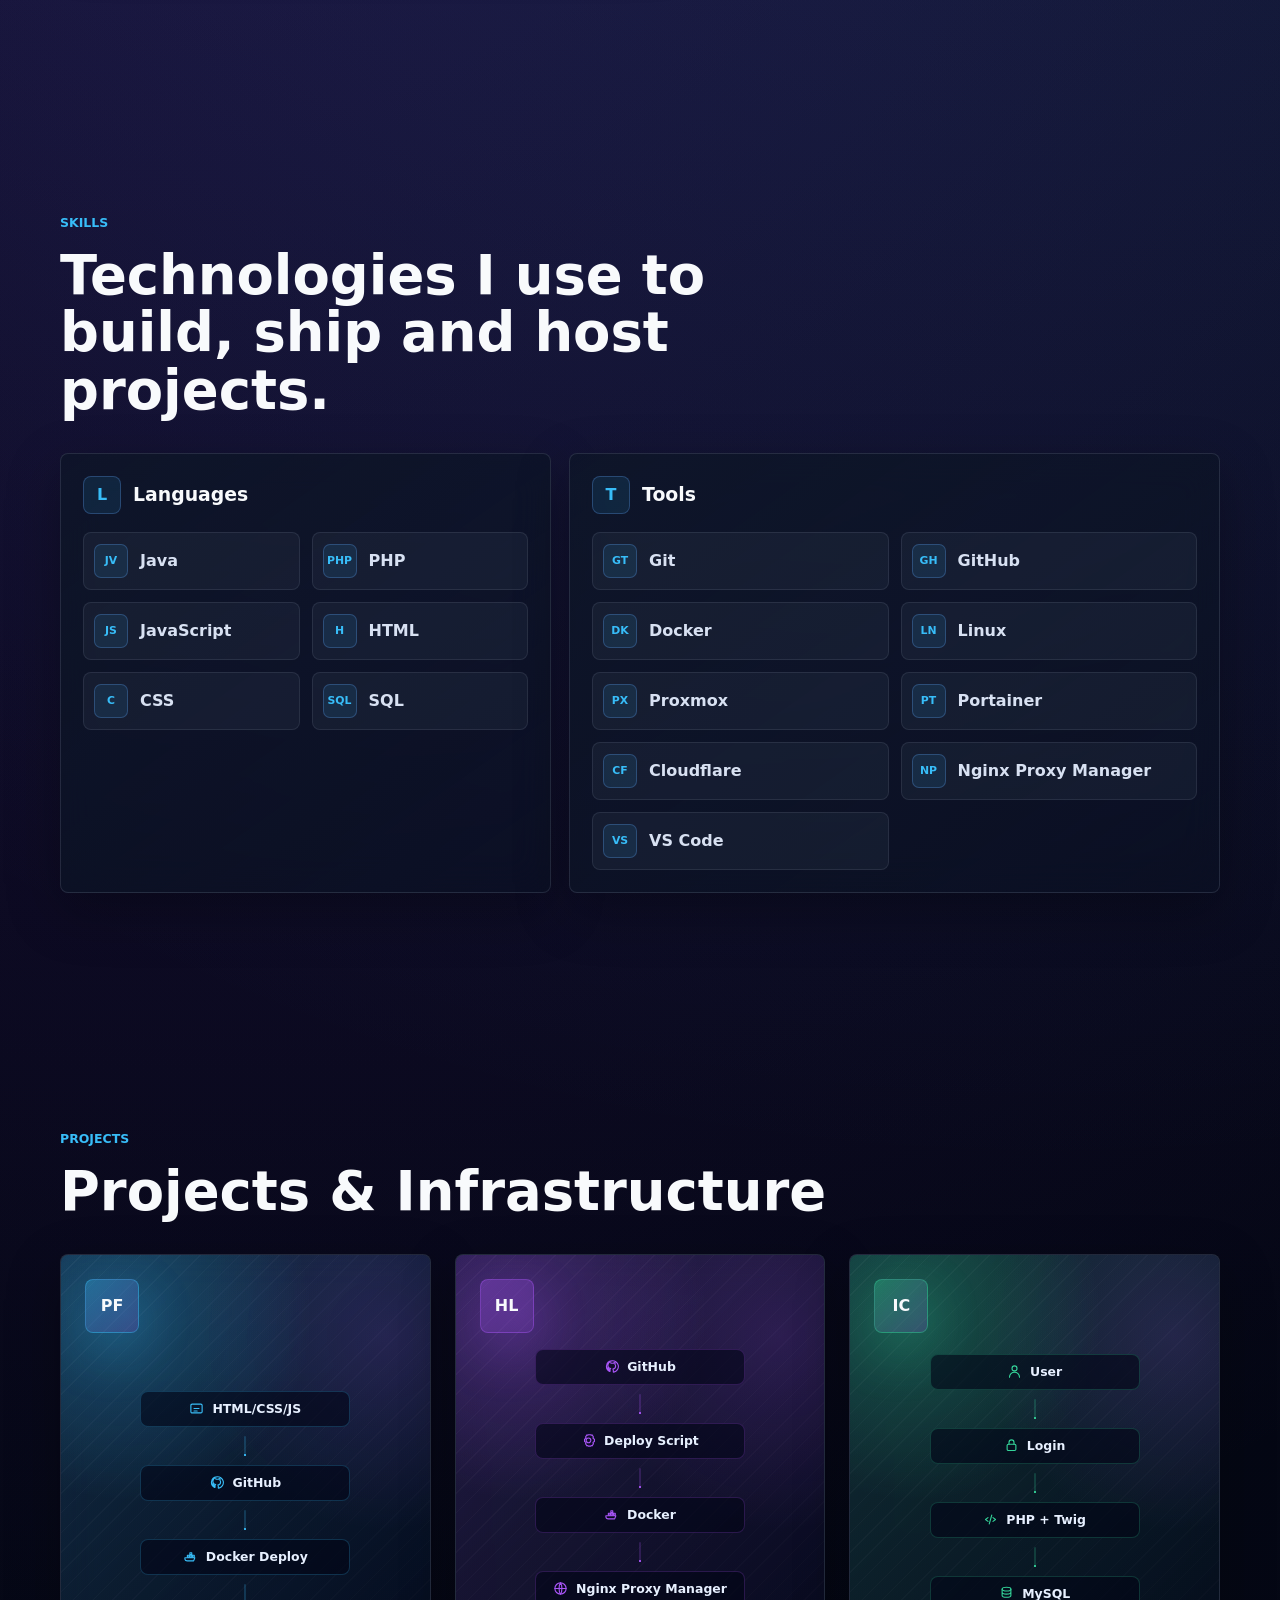
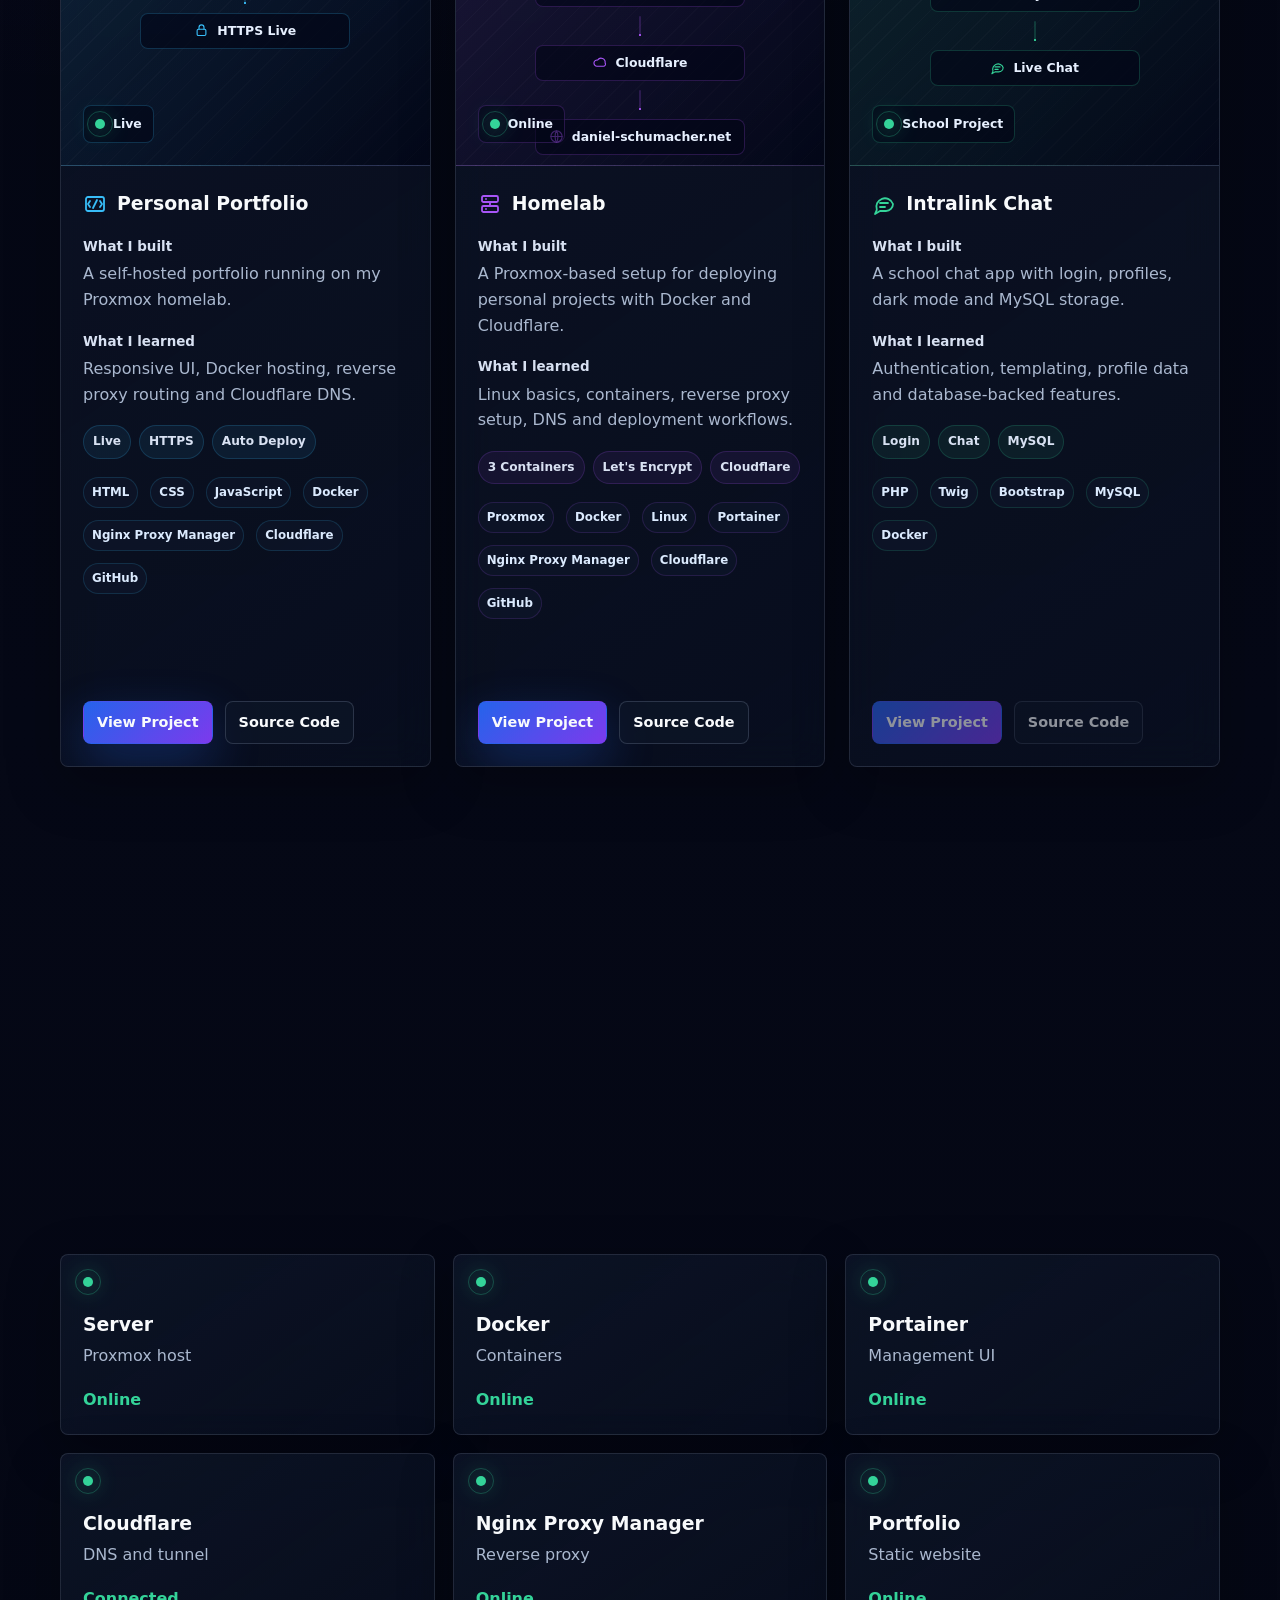
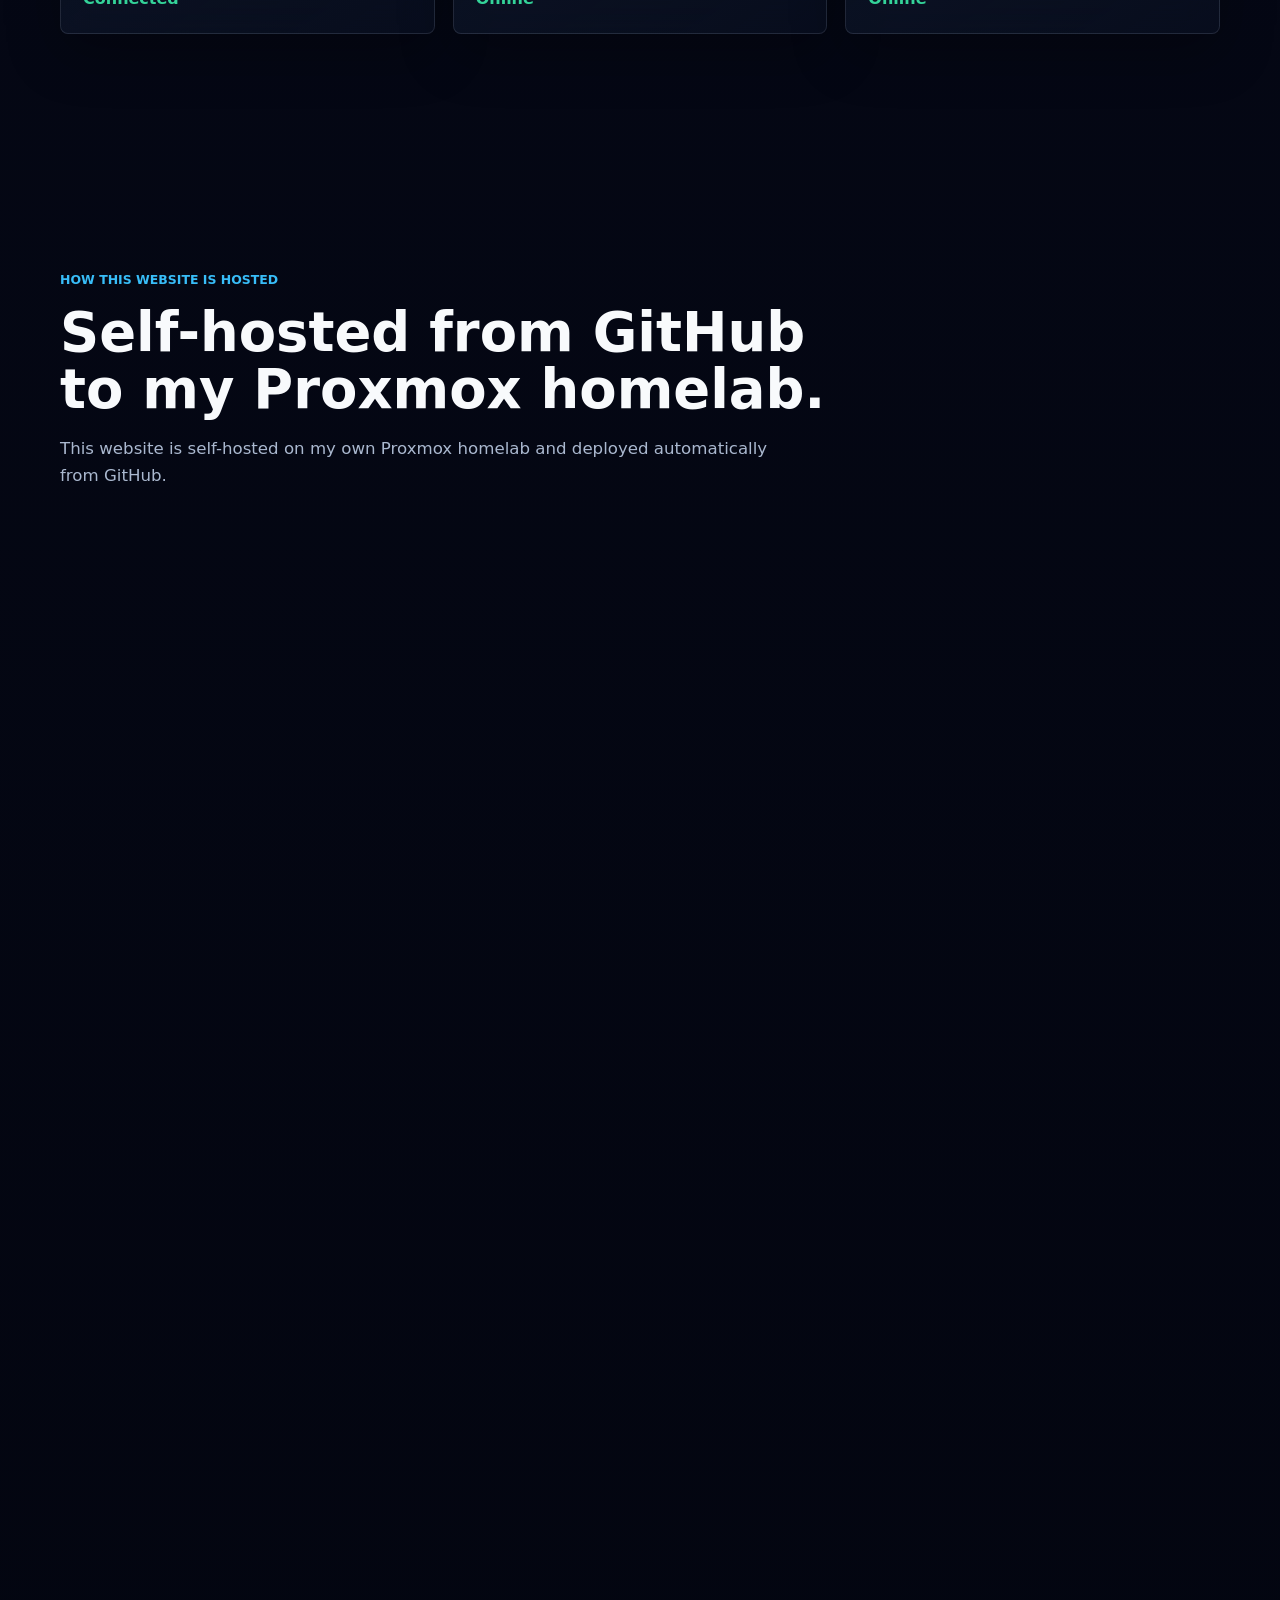
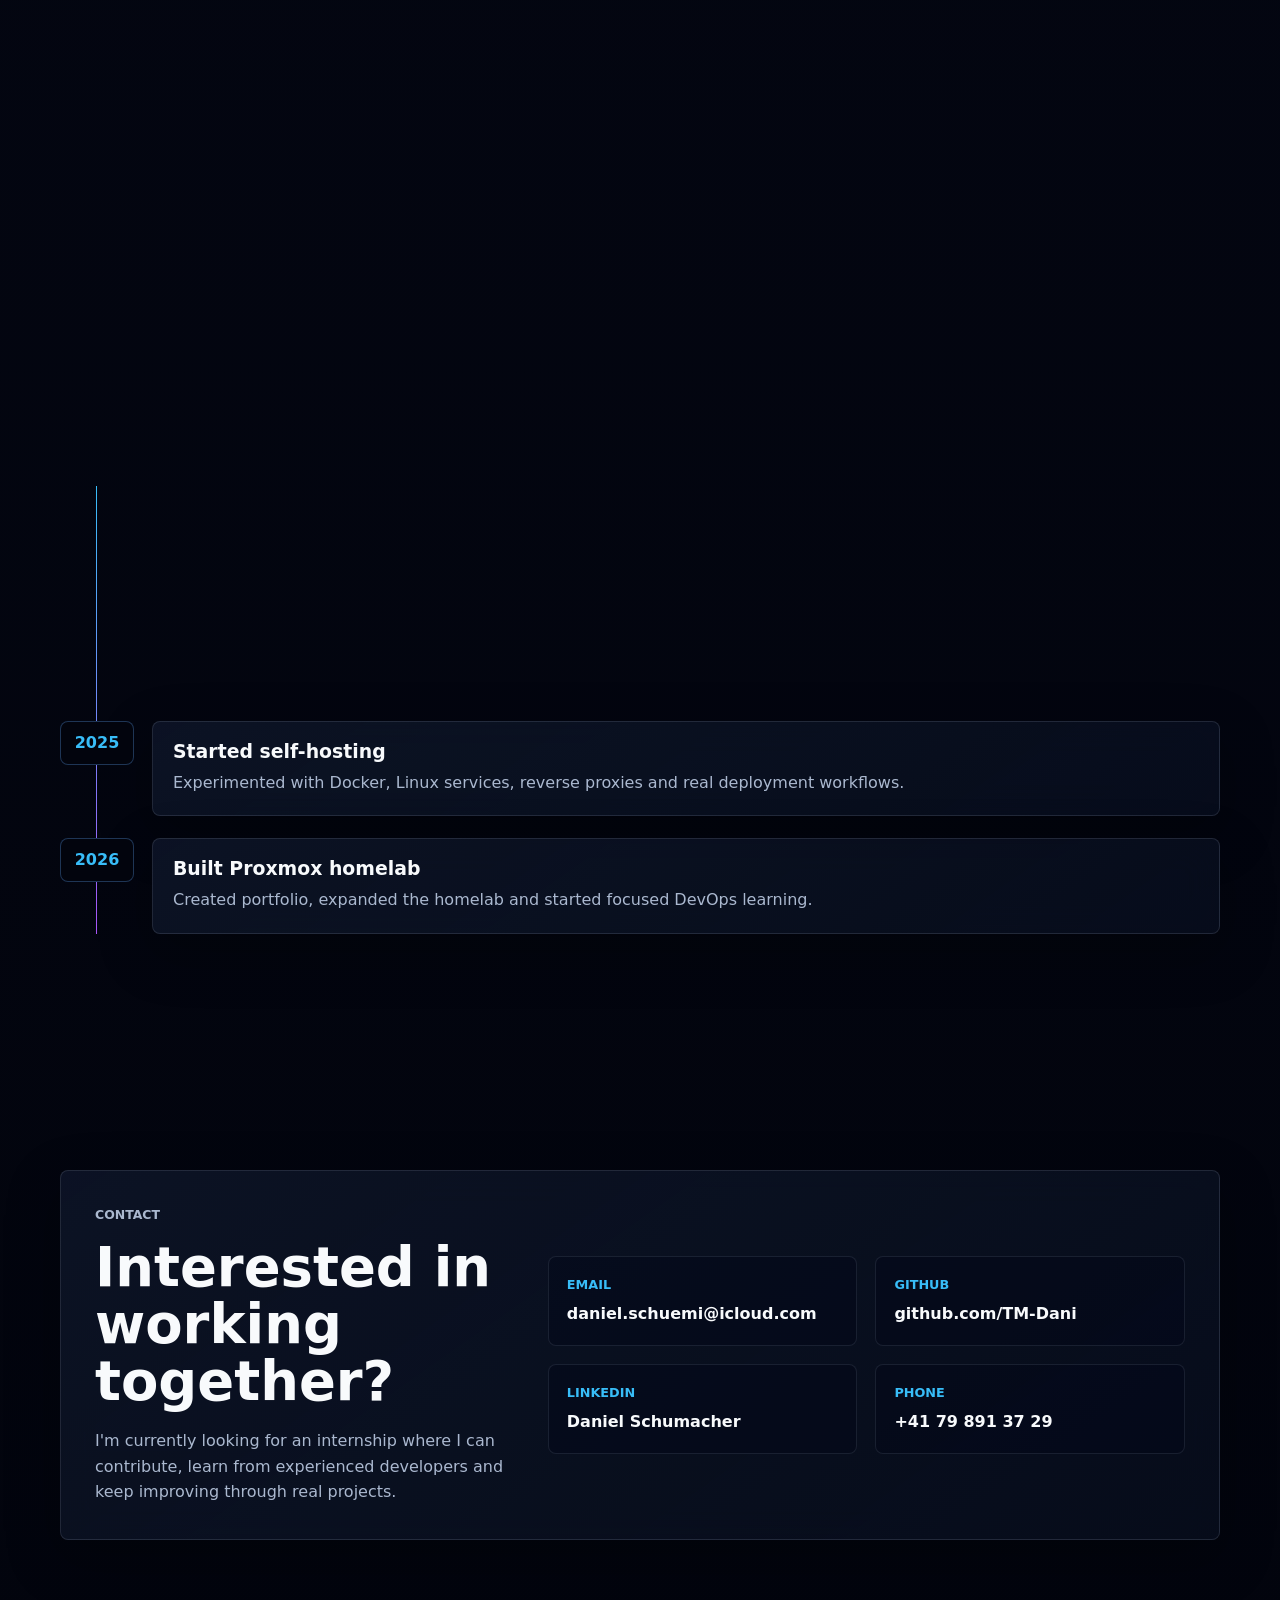
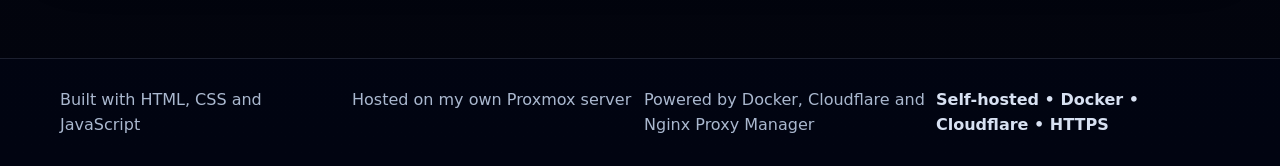
==== commit c8feca54: "1" ====
--- a/index.html
+++ b/index.html
@@ -18,7 +18,7 @@
 
   <header class="site-header" data-header>
     <nav class="nav shell" aria-label="Primary navigation">
-      <a class="brand" href="/" aria-label="Daniel Schumacher home">
+      <a class="brand" href="#home" aria-label="Daniel Schumacher home">
         <span class="brand-mark">DS</span>
       </a>
       <button class="nav-toggle" type="button" aria-label="Open navigation" aria-expanded="false" data-nav-toggle>
@@ -26,7 +26,7 @@
         <span></span>
       </button>
       <div class="nav-links" data-nav-links>
-        <a href="/">Home</a>
+        <a href="#home">Home</a>
         <a href="#about">About</a>
         <a href="#skills">Skills</a>
         <a href="#projects">Projects</a>
--- a/assets/css/main.css
+++ b/assets/css/main.css
@@ -21,6 +21,7 @@
 .section {
   position: relative;
   padding: 92px 0;
+  scroll-margin-top: var(--nav-height);
 }
 
 .glass {
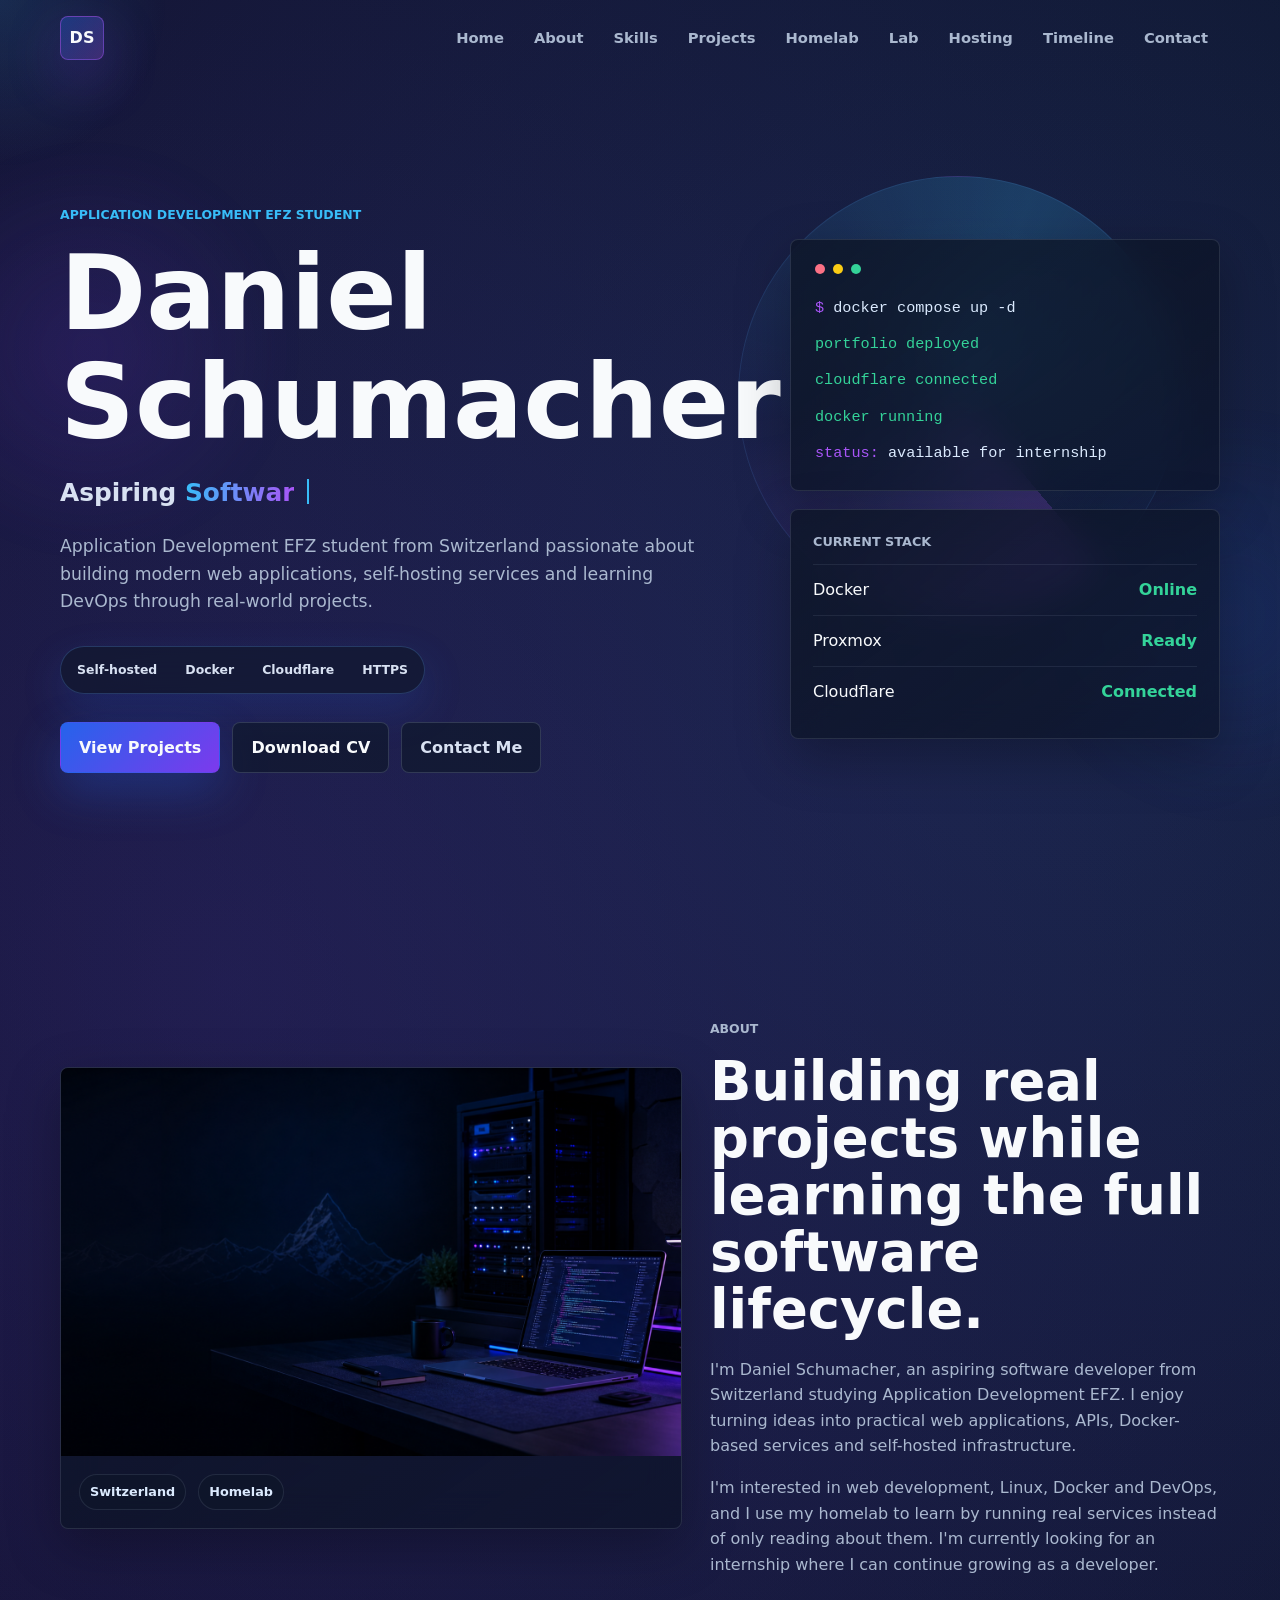
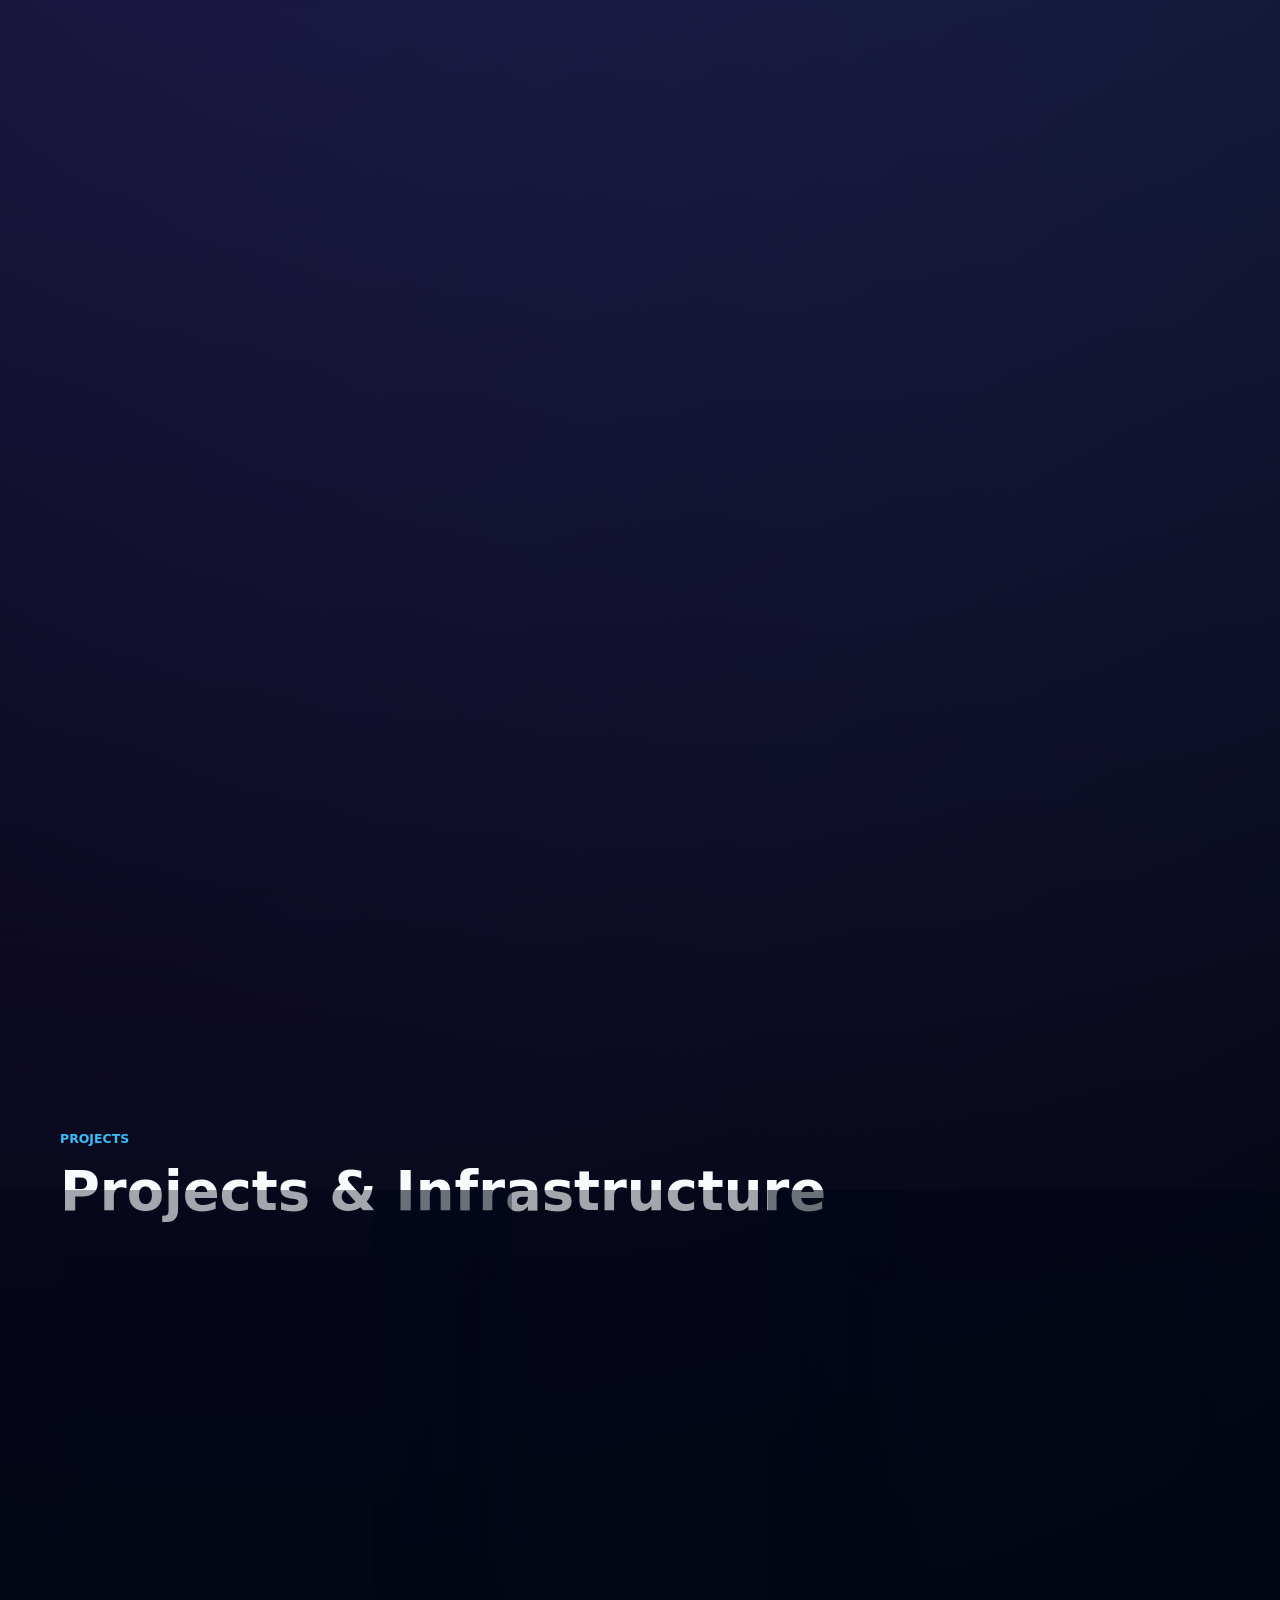
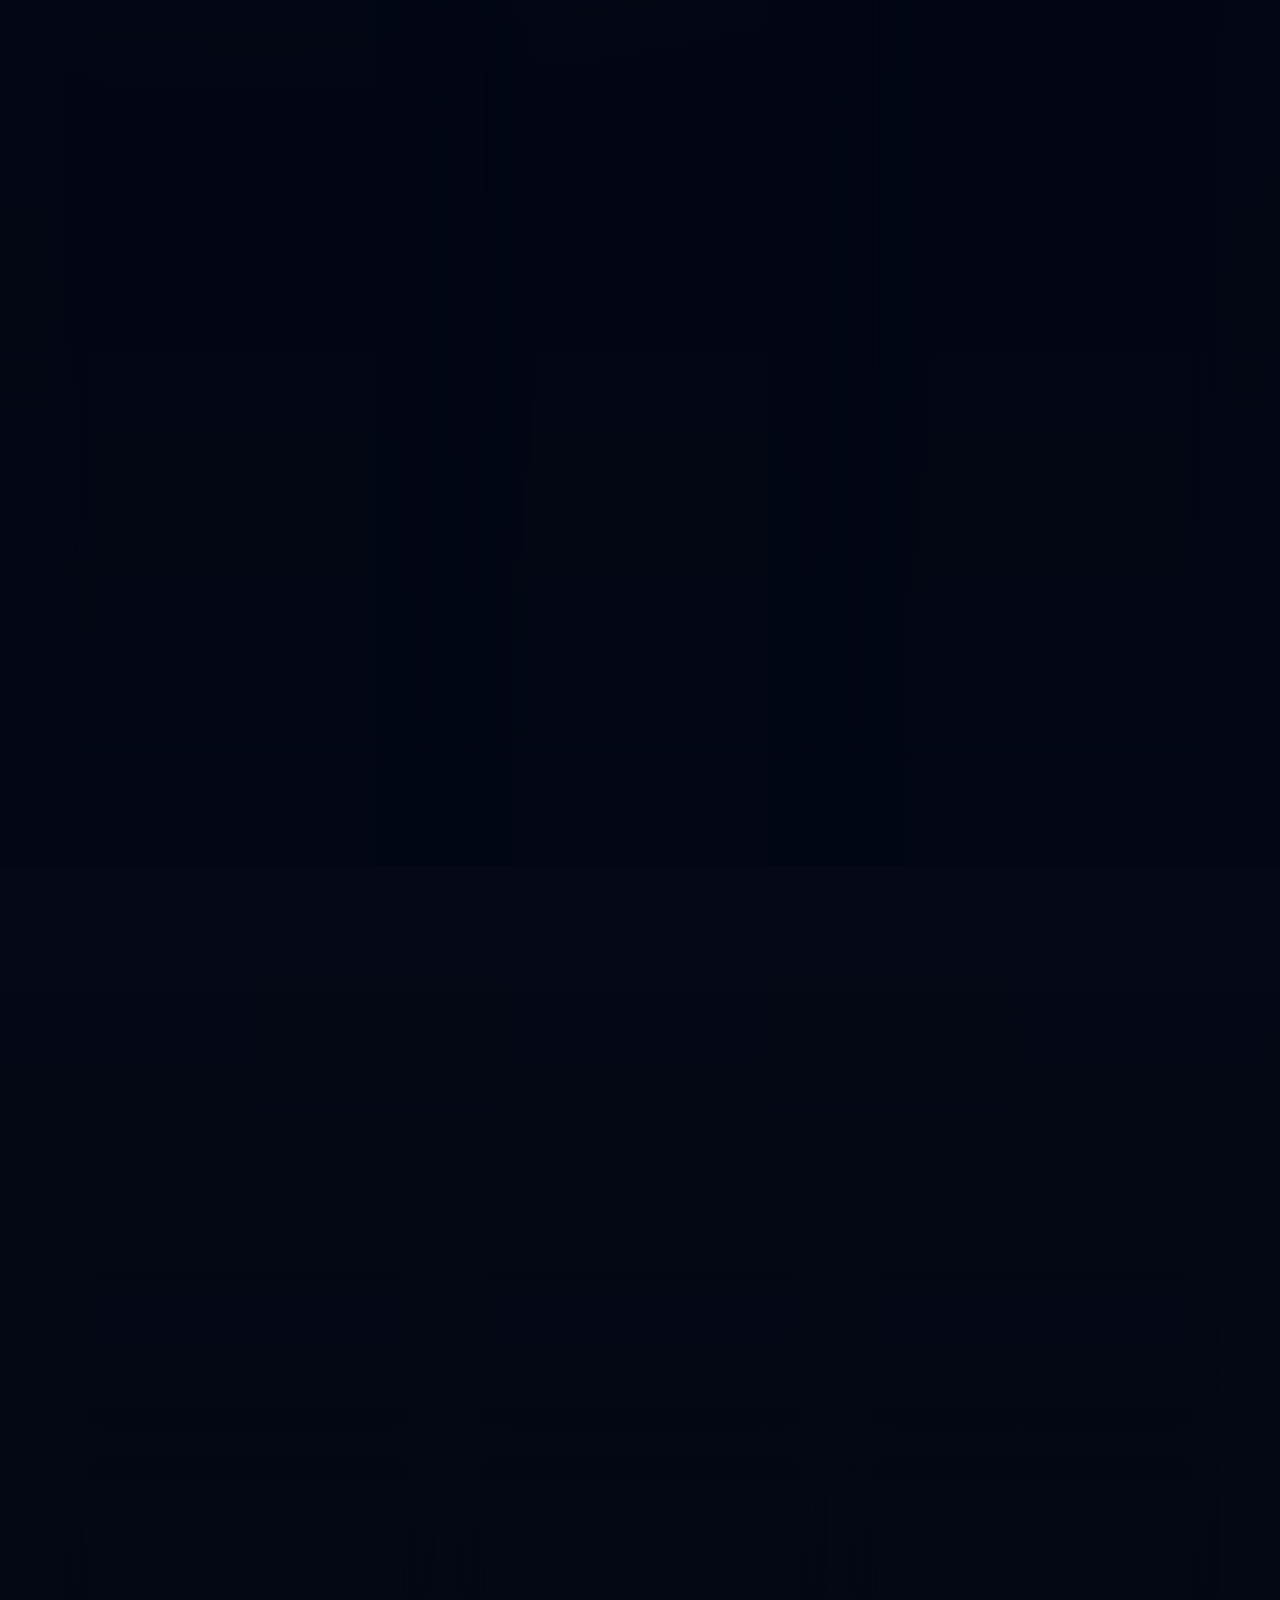
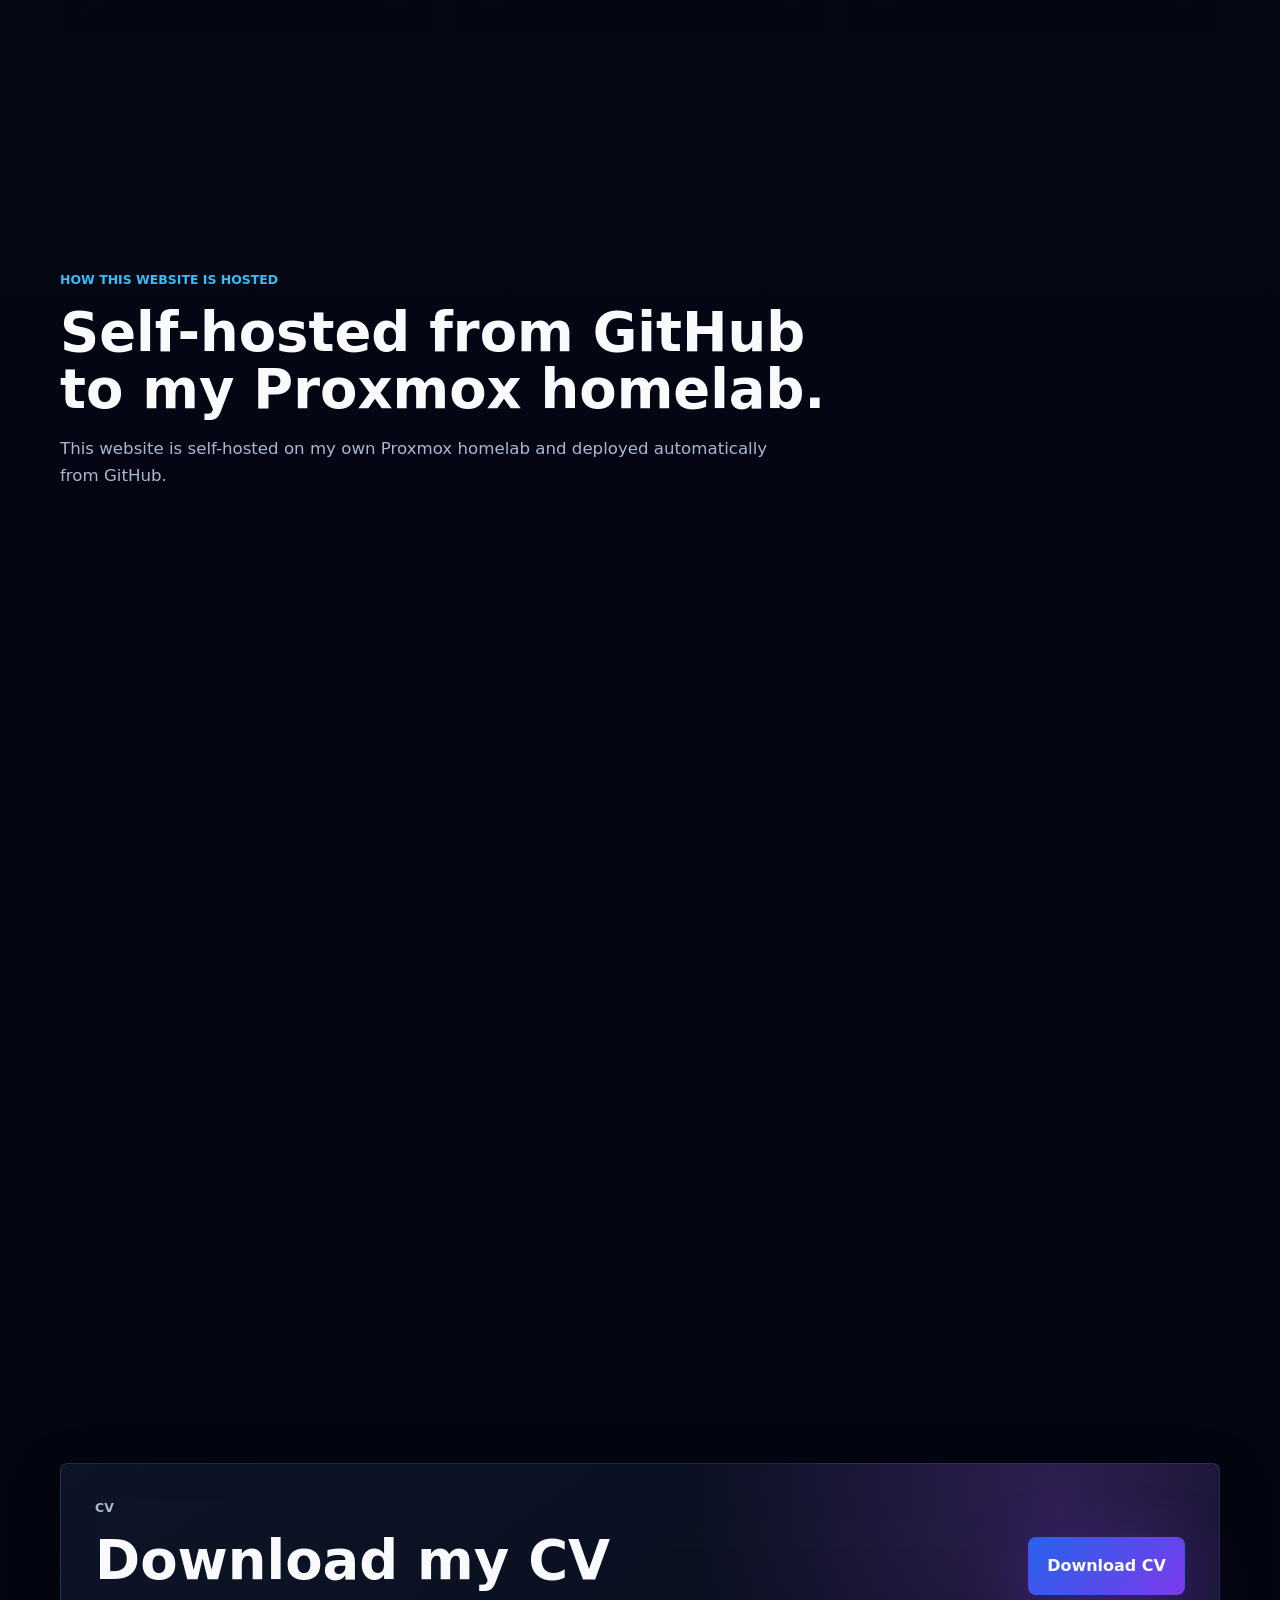
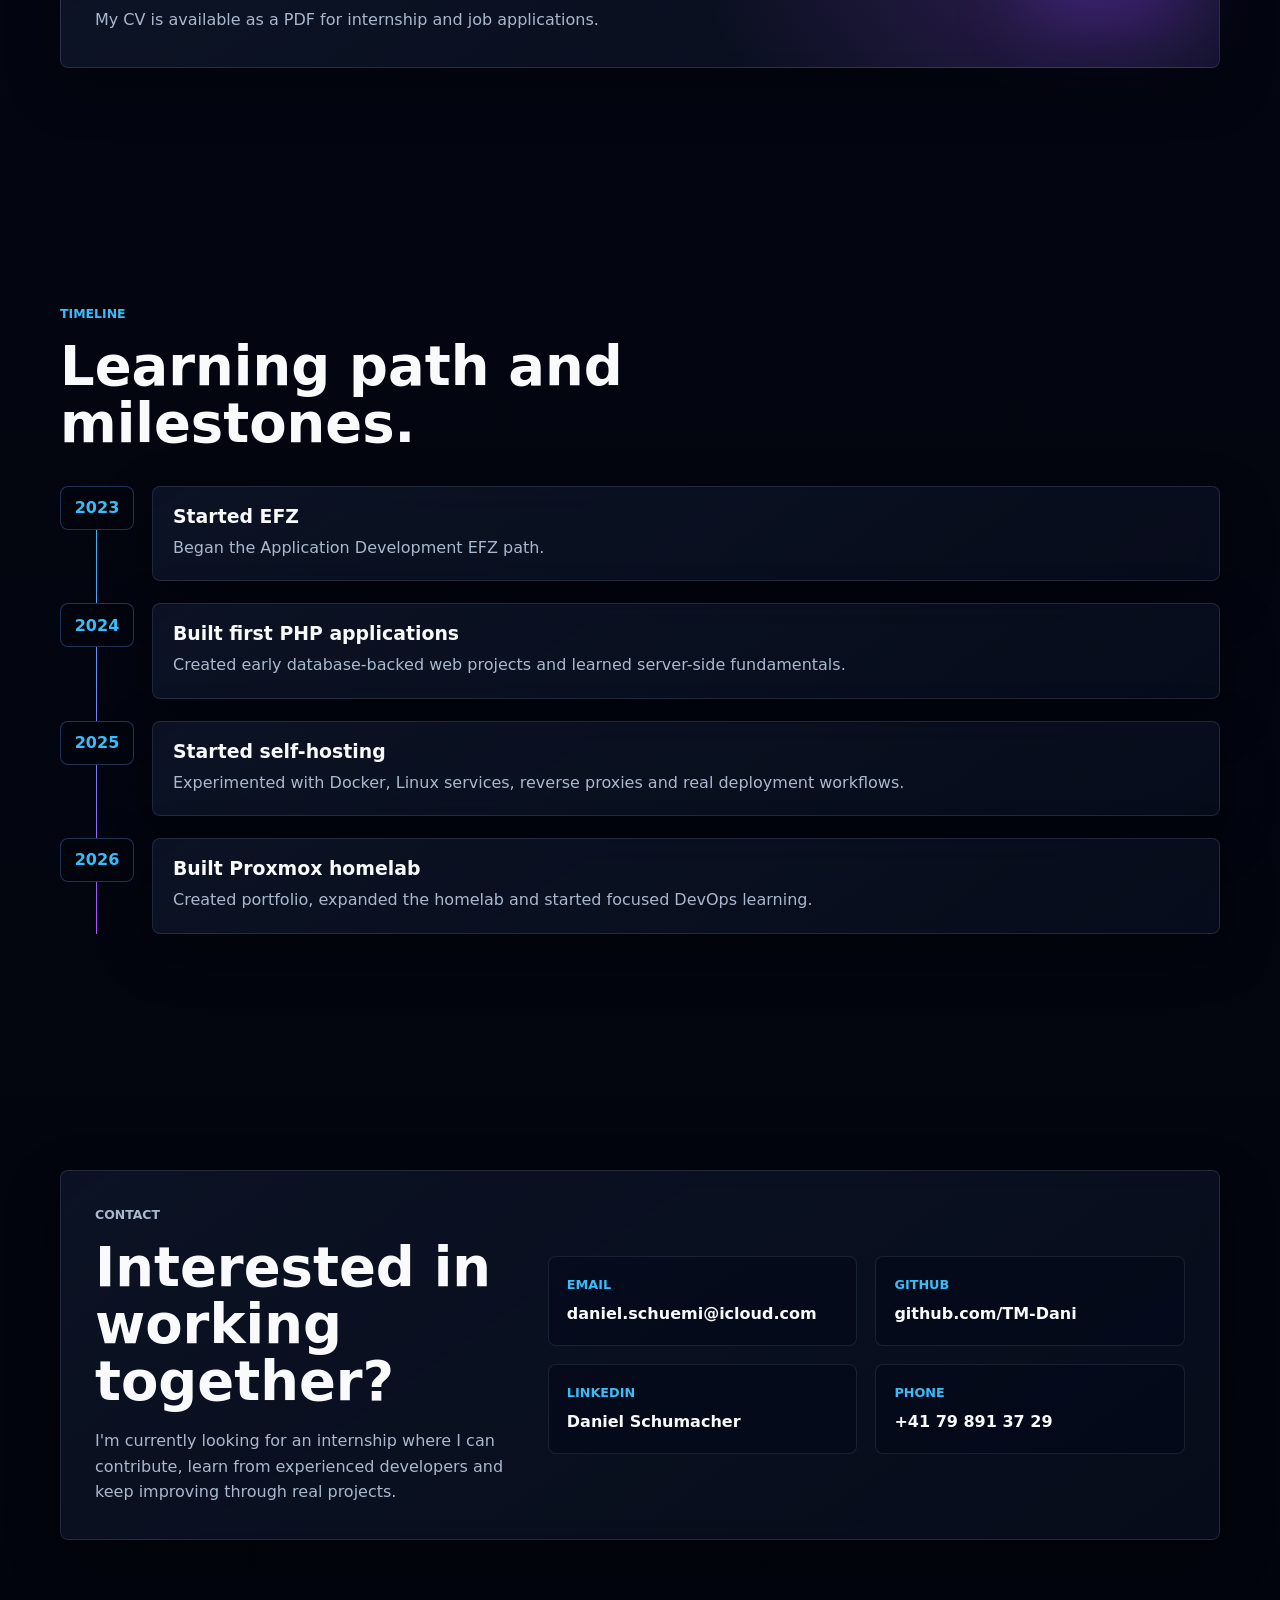
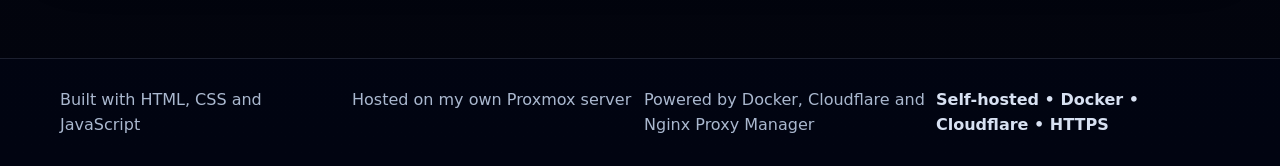
==== commit 50398fd2: "1" ====
--- a/index.html
+++ b/index.html
@@ -18,7 +18,7 @@
 
   <header class="site-header" data-header>
     <nav class="nav shell" aria-label="Primary navigation">
-      <a class="brand" href="#home" aria-label="Daniel Schumacher home">
+      <a class="brand" href="/" data-scroll-target="home" aria-label="Daniel Schumacher home">
         <span class="brand-mark">DS</span>
       </a>
       <button class="nav-toggle" type="button" aria-label="Open navigation" aria-expanded="false" data-nav-toggle>
@@ -26,15 +26,15 @@
         <span></span>
       </button>
       <div class="nav-links" data-nav-links>
-        <a href="#home">Home</a>
-        <a href="#about">About</a>
-        <a href="#skills">Skills</a>
-        <a href="#projects">Projects</a>
-        <a href="#homelab">Homelab</a>
+        <a href="/" data-scroll-target="home">Home</a>
+        <a href="/" data-scroll-target="about">About</a>
+        <a href="/" data-scroll-target="skills">Skills</a>
+        <a href="/" data-scroll-target="projects">Projects</a>
+        <a href="/" data-scroll-target="homelab">Homelab</a>
         <a href="/lab.html">Lab</a>
-        <a href="#hosting">Hosting</a>
-        <a href="#timeline">Timeline</a>
-        <a href="#contact">Contact</a>
+        <a href="/" data-scroll-target="hosting">Hosting</a>
+        <a href="/" data-scroll-target="timeline">Timeline</a>
+        <a href="/" data-scroll-target="contact">Contact</a>
       </div>
     </nav>
   </header>
@@ -61,9 +61,9 @@
             <span>HTTPS</span>
           </div>
           <div class="hero-actions">
-            <a class="button button-primary ripple" href="#projects">View Projects</a>
+            <a class="button button-primary ripple" href="/" data-scroll-target="projects">View Projects</a>
             <a class="button button-secondary ripple" href="assets/documents/cv.pdf" download>Download CV</a>
-            <a class="button button-ghost ripple" href="#contact">Contact Me</a>
+            <a class="button button-ghost ripple" href="/" data-scroll-target="contact">Contact Me</a>
           </div>
         </div>
 
@@ -246,8 +246,8 @@
               <div class="project-metrics" aria-label="Intralink Chat highlights"><span>Login</span><span>Chat</span><span>MySQL</span></div>
               <div class="badge-list" aria-label="Tech stack"><span>PHP</span><span>Twig</span><span>Bootstrap</span><span>MySQL</span><span>Docker</span></div>
               <div class="project-actions">
-                <a class="small-button ripple disabled" href="#" aria-disabled="true" title="Coming soon">View Project</a>
-                <a class="small-button muted ripple disabled" href="#" aria-disabled="true" title="Coming soon">Source Code</a>
+                <a class="small-button ripple disabled" aria-disabled="true" title="Coming soon">View Project</a>
+                <a class="small-button muted ripple disabled" aria-disabled="true" title="Coming soon">Source Code</a>
               </div>
             </div>
           </article>
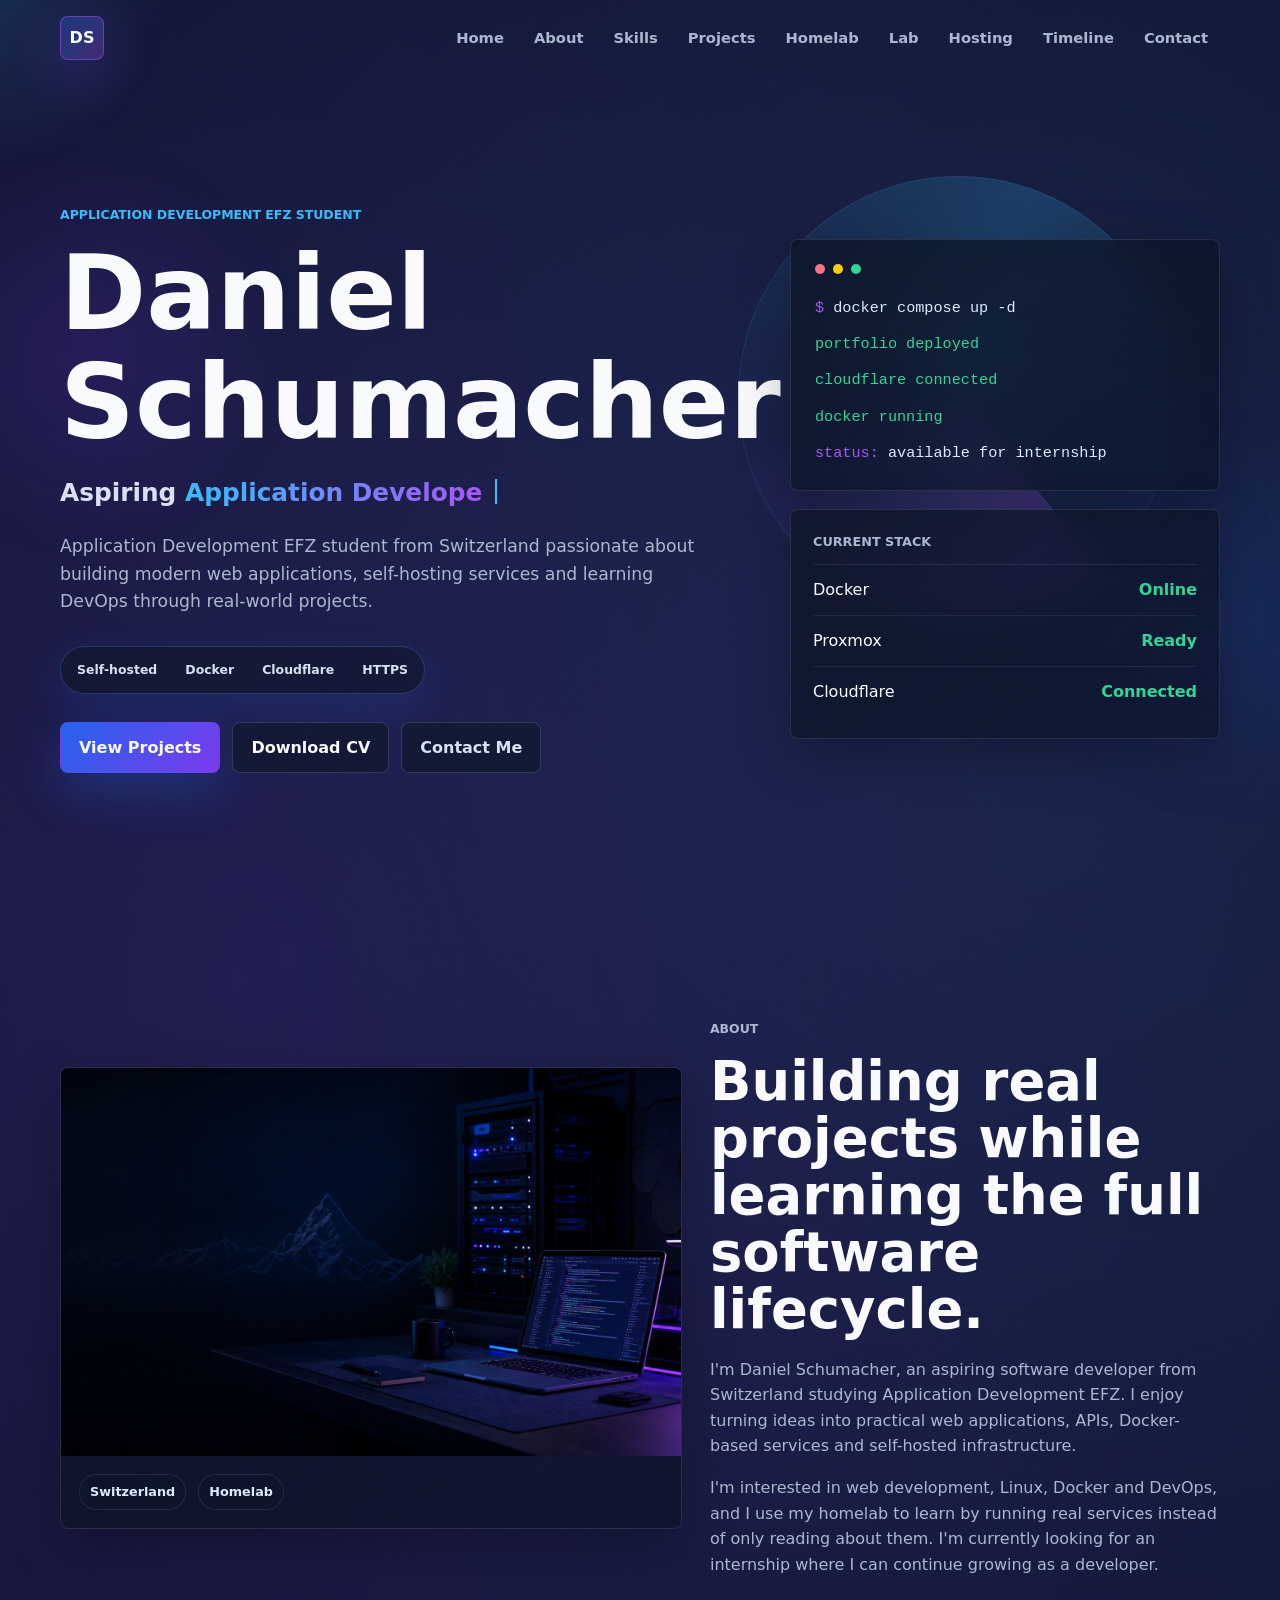
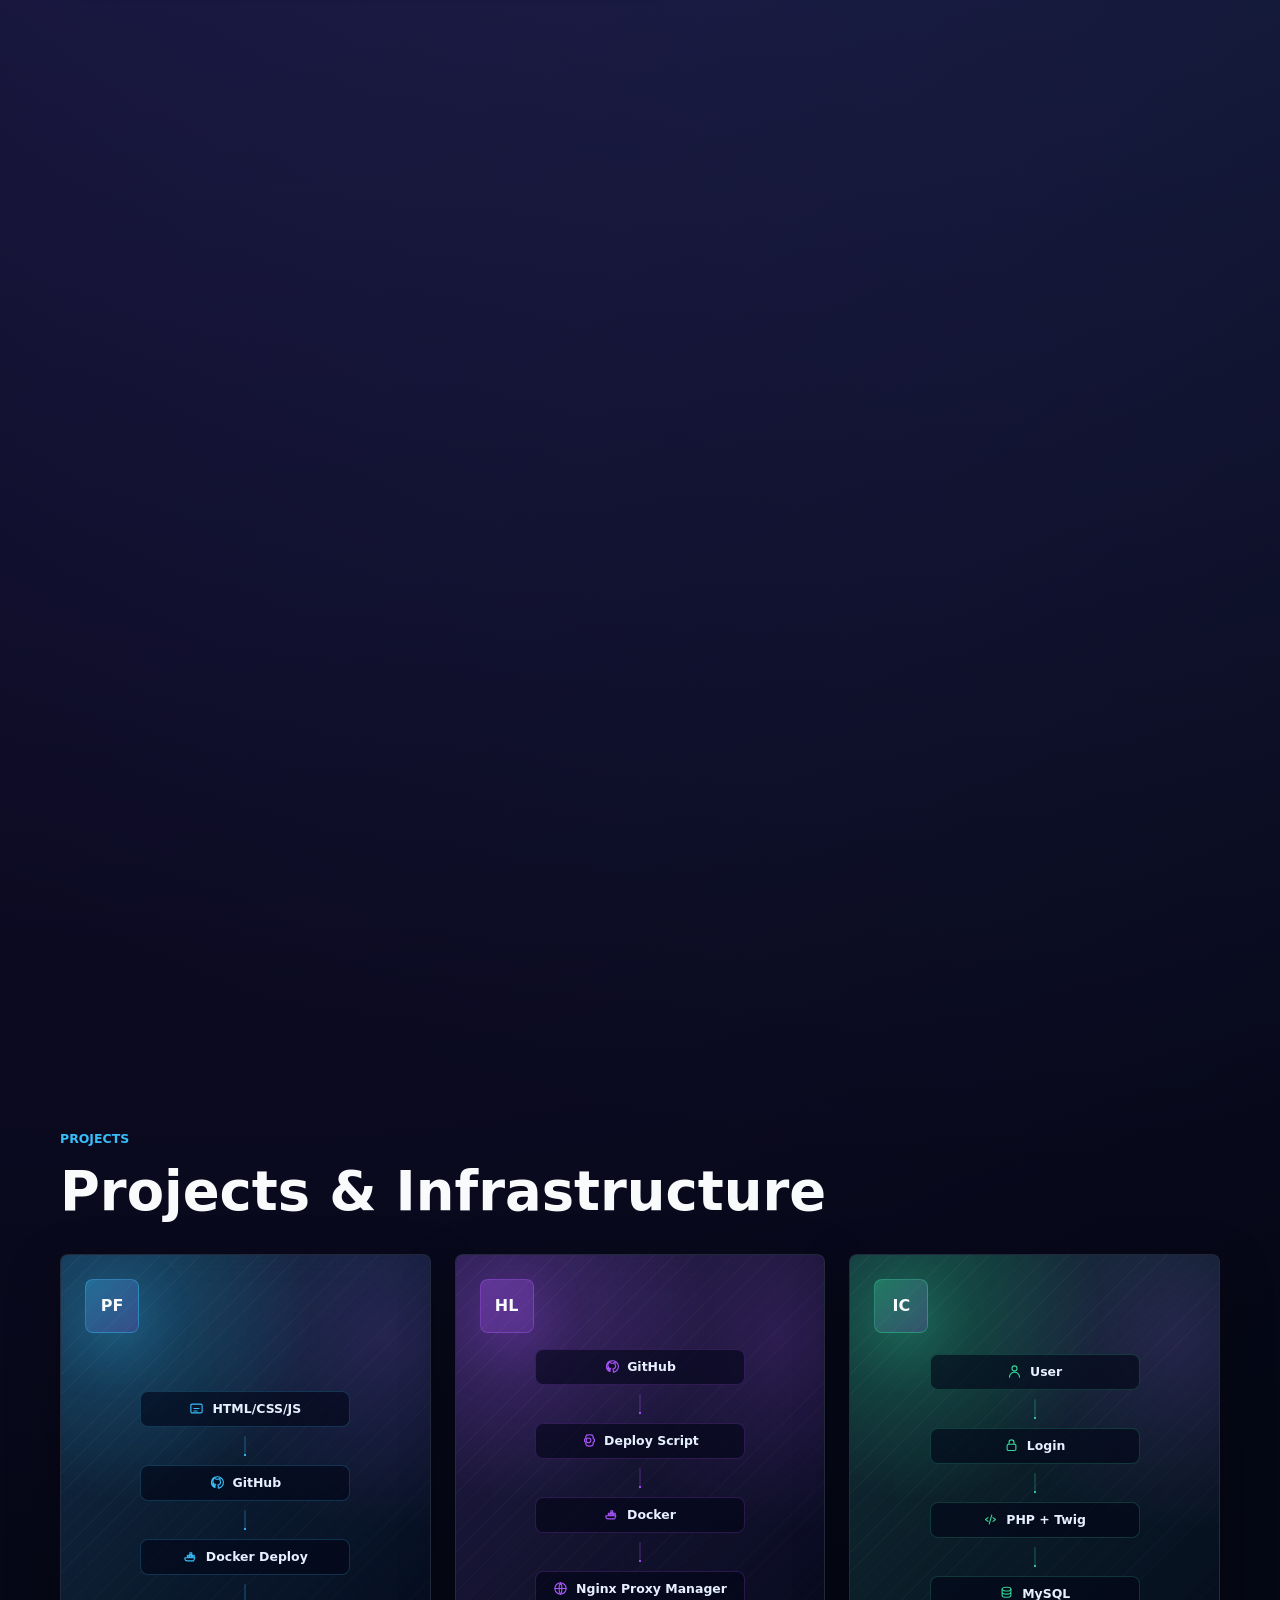
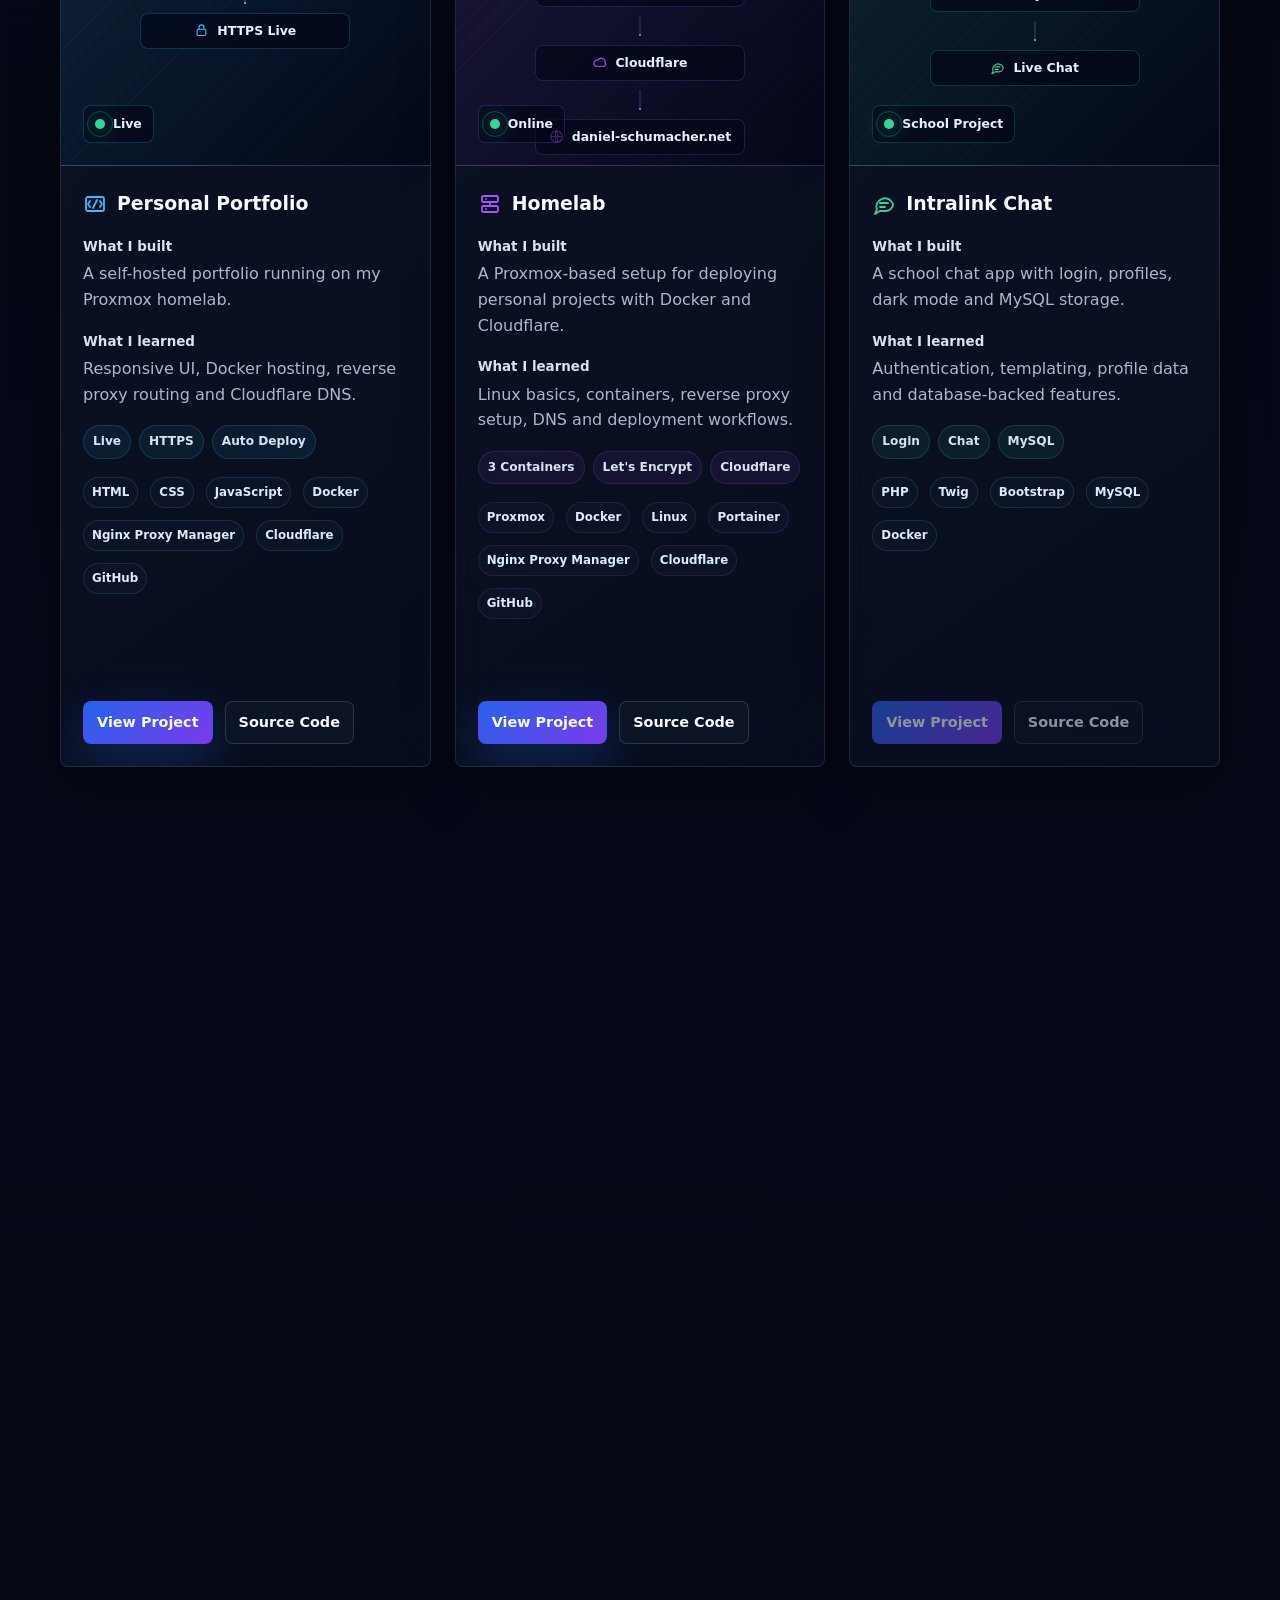
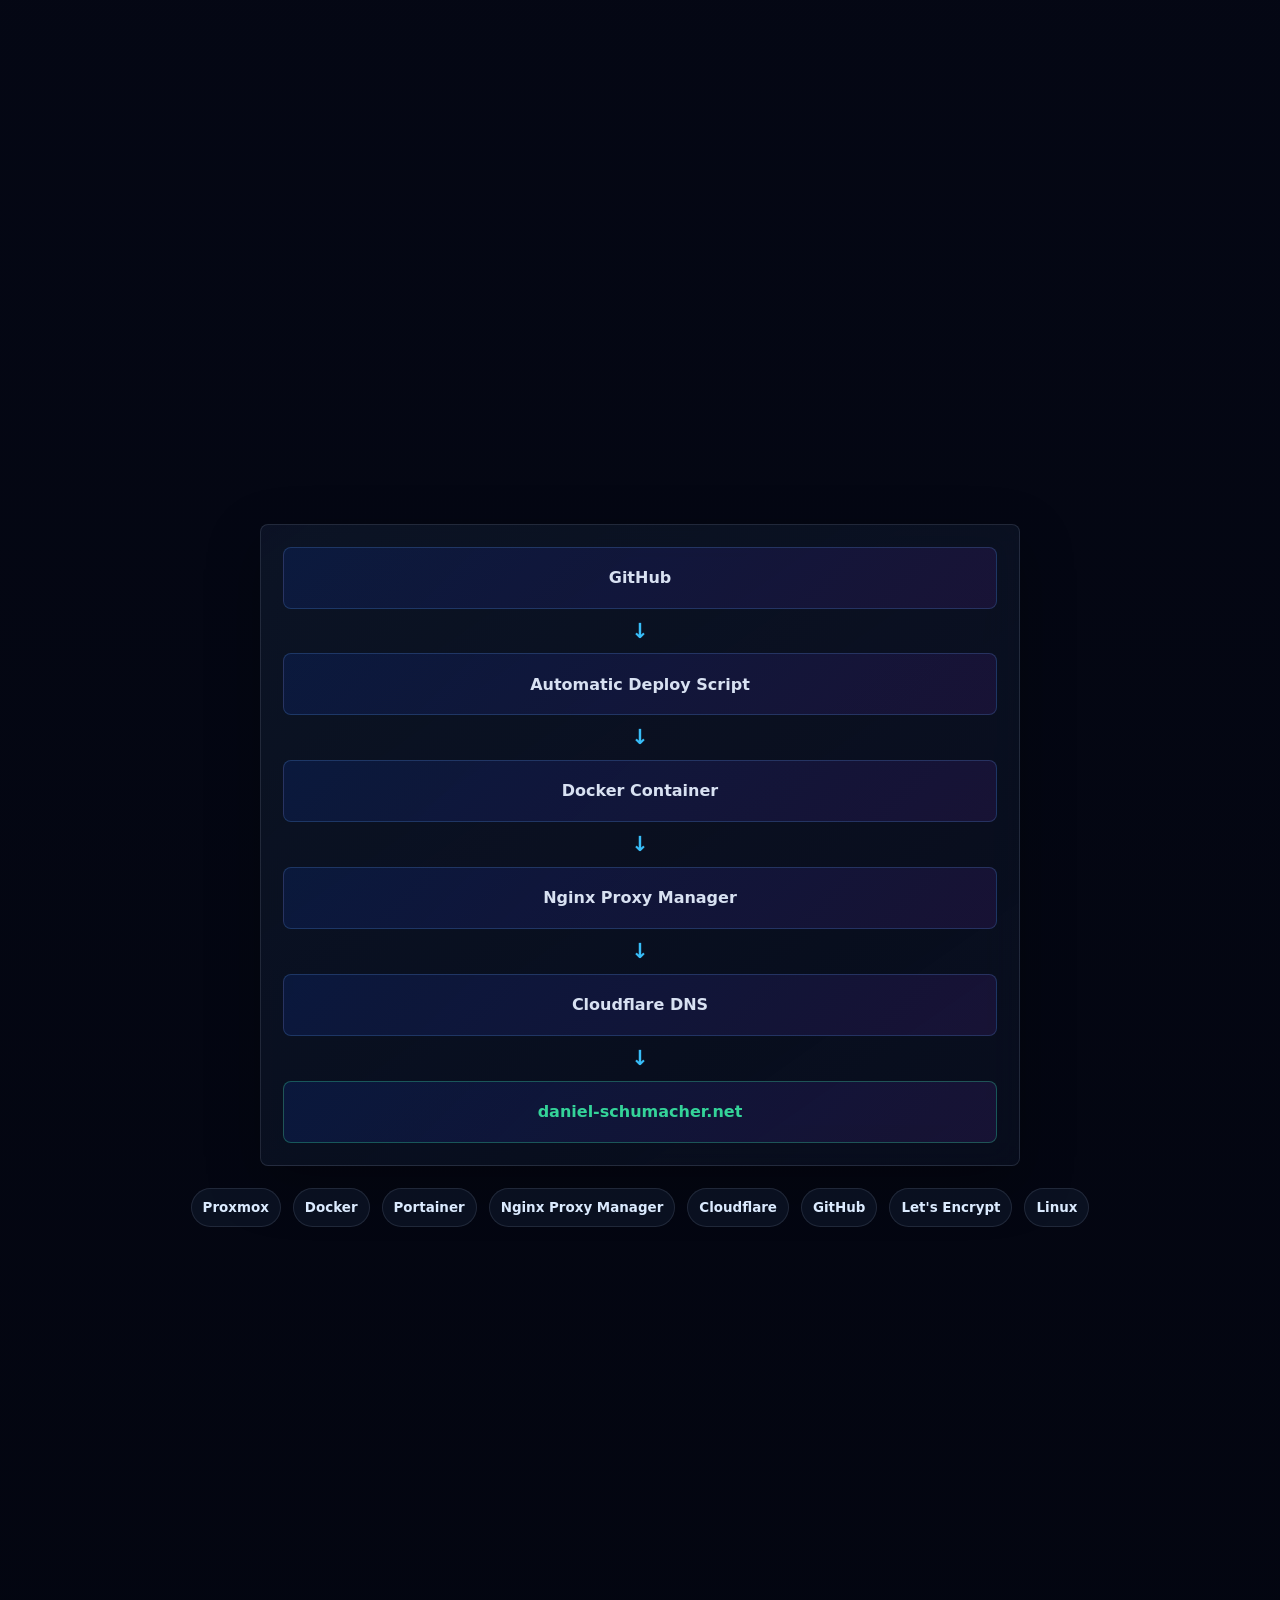
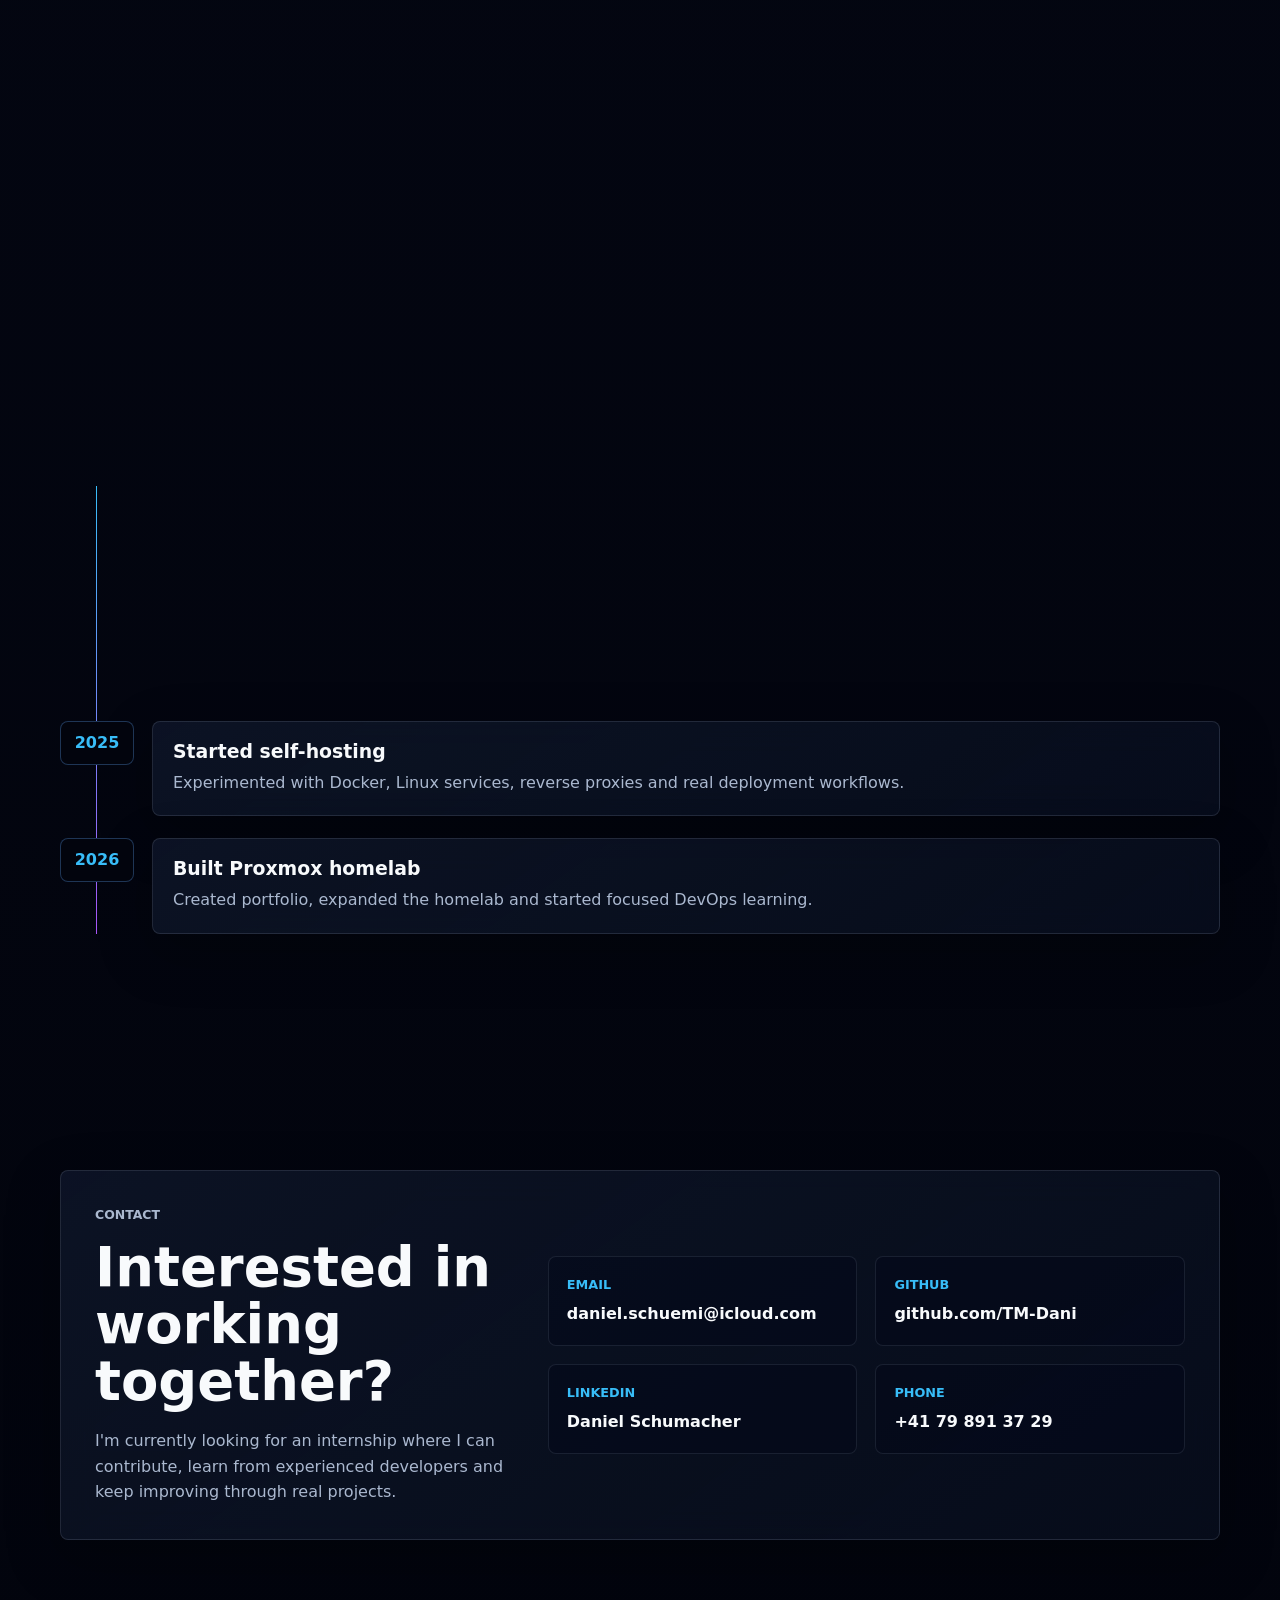
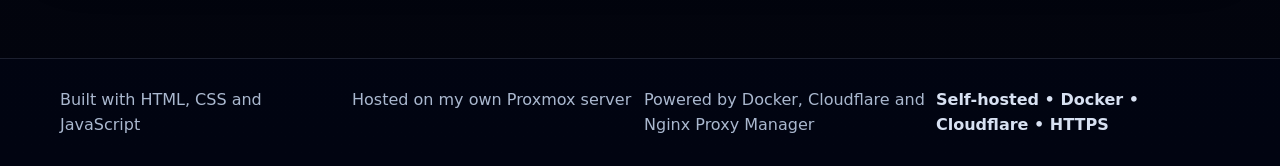
==== commit 92837f0a: "132" ====
--- a/index.html
+++ b/index.html
@@ -18,7 +18,7 @@
 
   <header class="site-header" data-header>
     <nav class="nav shell" aria-label="Primary navigation">
-      <a class="brand" href="/" data-scroll-target="home" aria-label="Daniel Schumacher home">
+      <a class="brand" href="/" data-target="home" aria-label="Daniel Schumacher home">
         <span class="brand-mark">DS</span>
       </a>
       <button class="nav-toggle" type="button" aria-label="Open navigation" aria-expanded="false" data-nav-toggle>
@@ -26,15 +26,15 @@
         <span></span>
       </button>
       <div class="nav-links" data-nav-links>
-        <a href="/" data-scroll-target="home">Home</a>
-        <a href="/" data-scroll-target="about">About</a>
-        <a href="/" data-scroll-target="skills">Skills</a>
-        <a href="/" data-scroll-target="projects">Projects</a>
-        <a href="/" data-scroll-target="homelab">Homelab</a>
+        <a href="/" data-target="home">Home</a>
+        <a href="/" data-target="about">About</a>
+        <a href="/" data-target="skills">Skills</a>
+        <a href="/" data-target="projects">Projects</a>
+        <a href="/" data-target="homelab">Homelab</a>
         <a href="/lab.html">Lab</a>
-        <a href="/" data-scroll-target="hosting">Hosting</a>
-        <a href="/" data-scroll-target="timeline">Timeline</a>
-        <a href="/" data-scroll-target="contact">Contact</a>
+        <a href="/" data-target="hosting">Hosting</a>
+        <a href="/" data-target="timeline">Timeline</a>
+        <a href="/" data-target="contact">Contact</a>
       </div>
     </nav>
   </header>
@@ -61,9 +61,9 @@
             <span>HTTPS</span>
           </div>
           <div class="hero-actions">
-            <a class="button button-primary ripple" href="/" data-scroll-target="projects">View Projects</a>
+            <a class="button button-primary ripple" href="/" data-target="projects">View Projects</a>
             <a class="button button-secondary ripple" href="assets/documents/cv.pdf" download>Download CV</a>
-            <a class="button button-ghost ripple" href="/" data-scroll-target="contact">Contact Me</a>
+            <a class="button button-ghost ripple" href="/" data-target="contact">Contact Me</a>
           </div>
         </div>
 
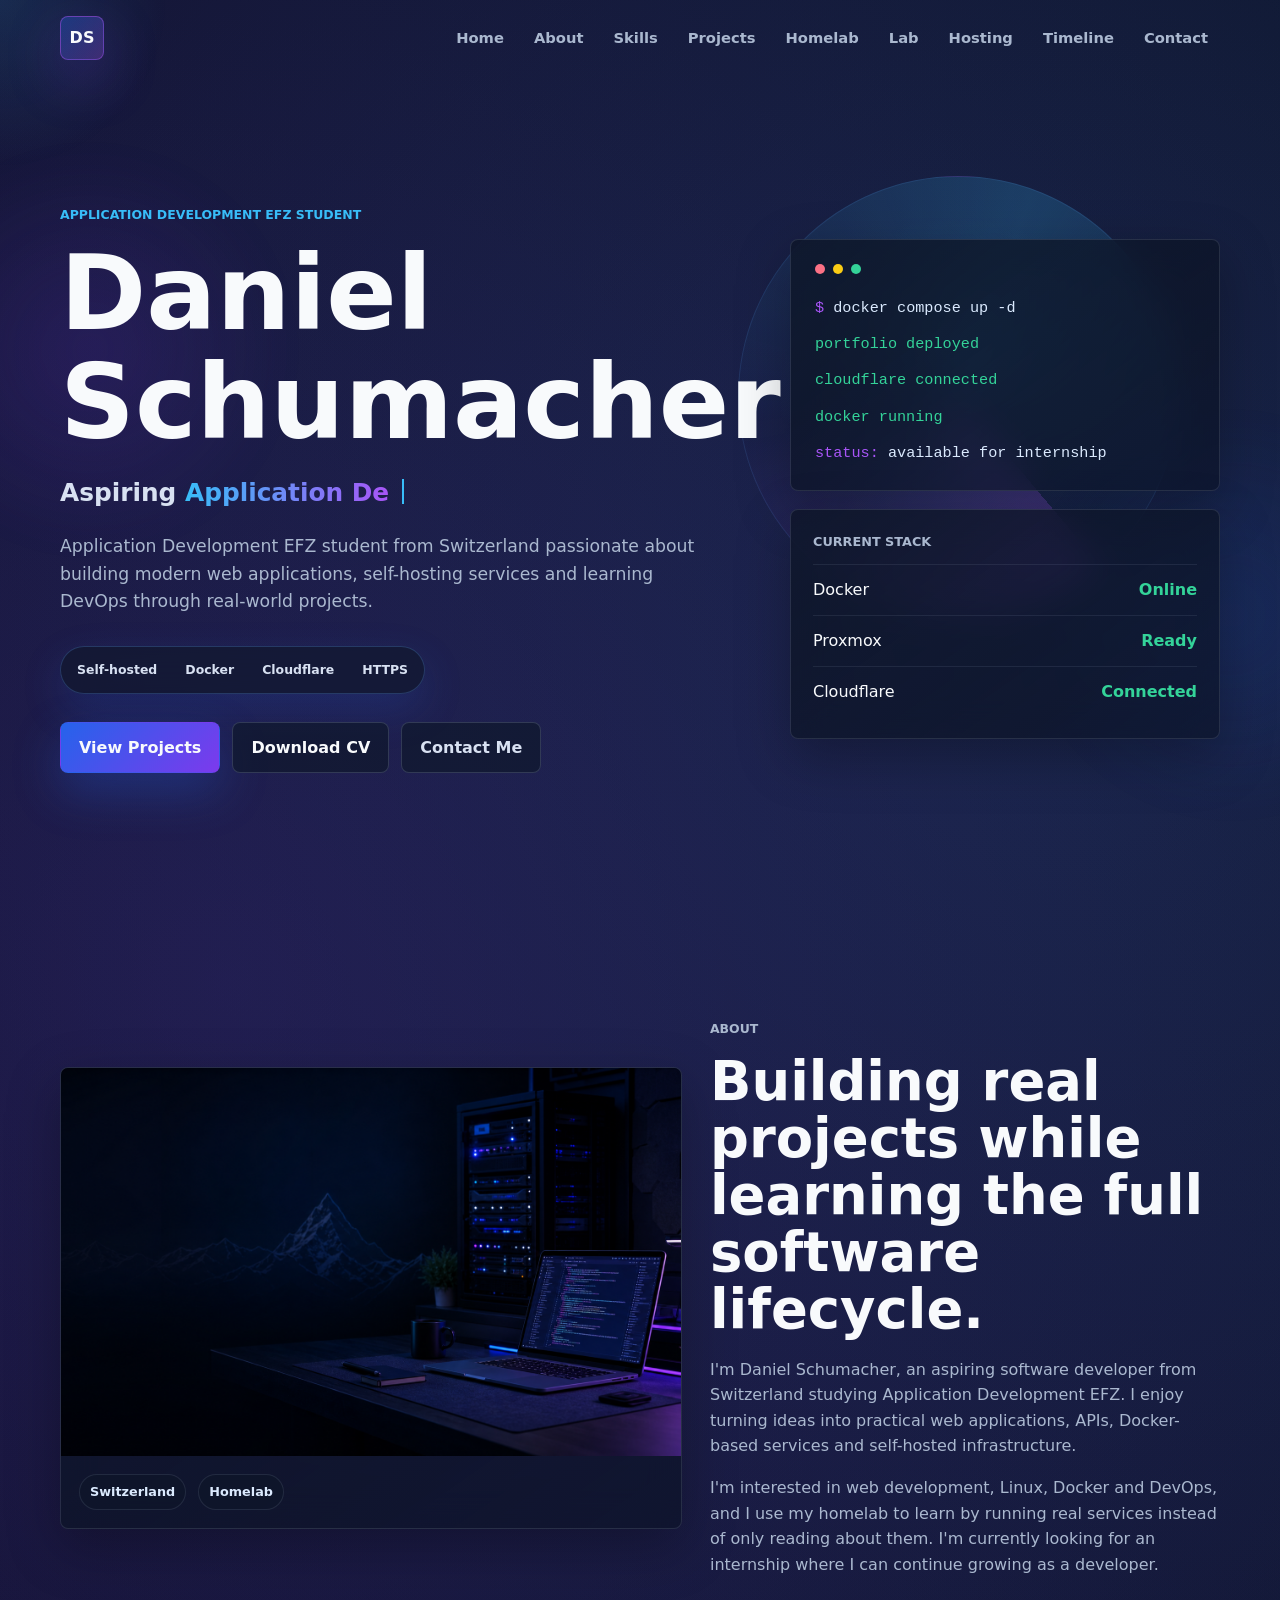
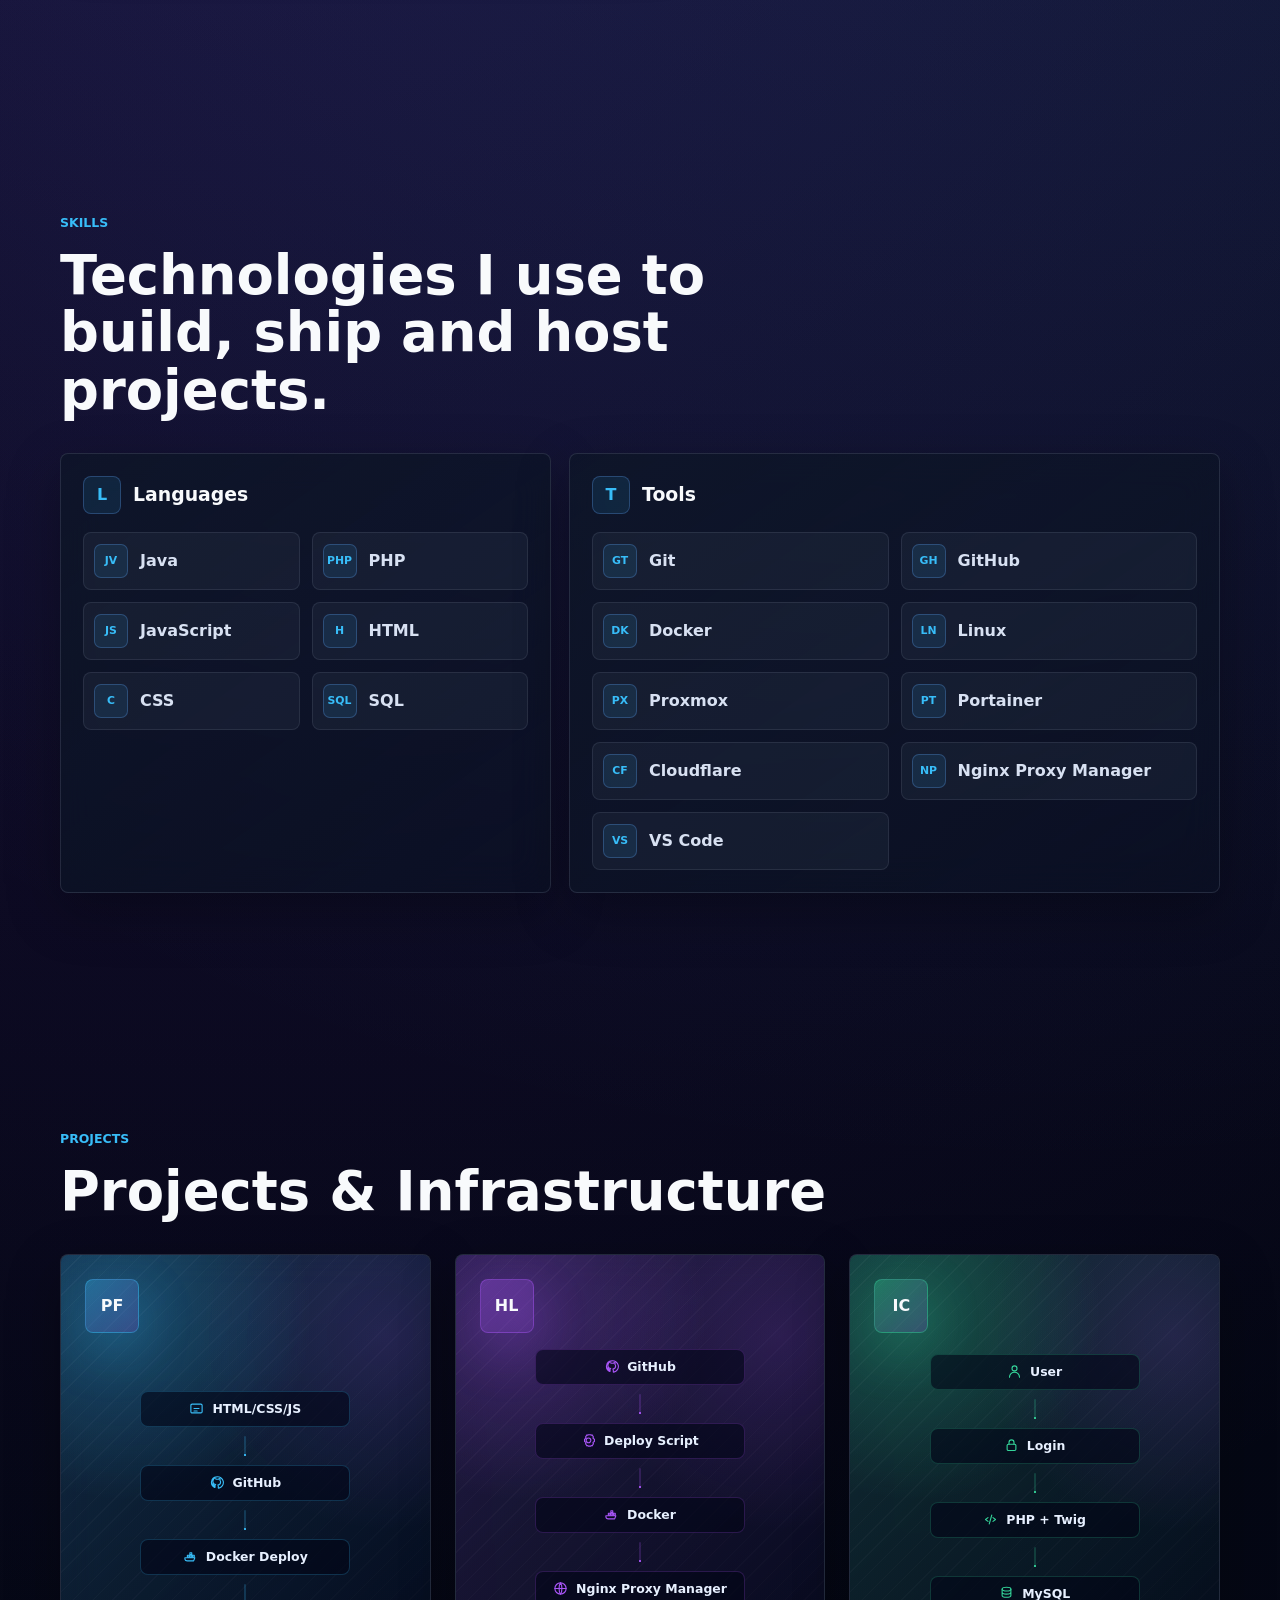
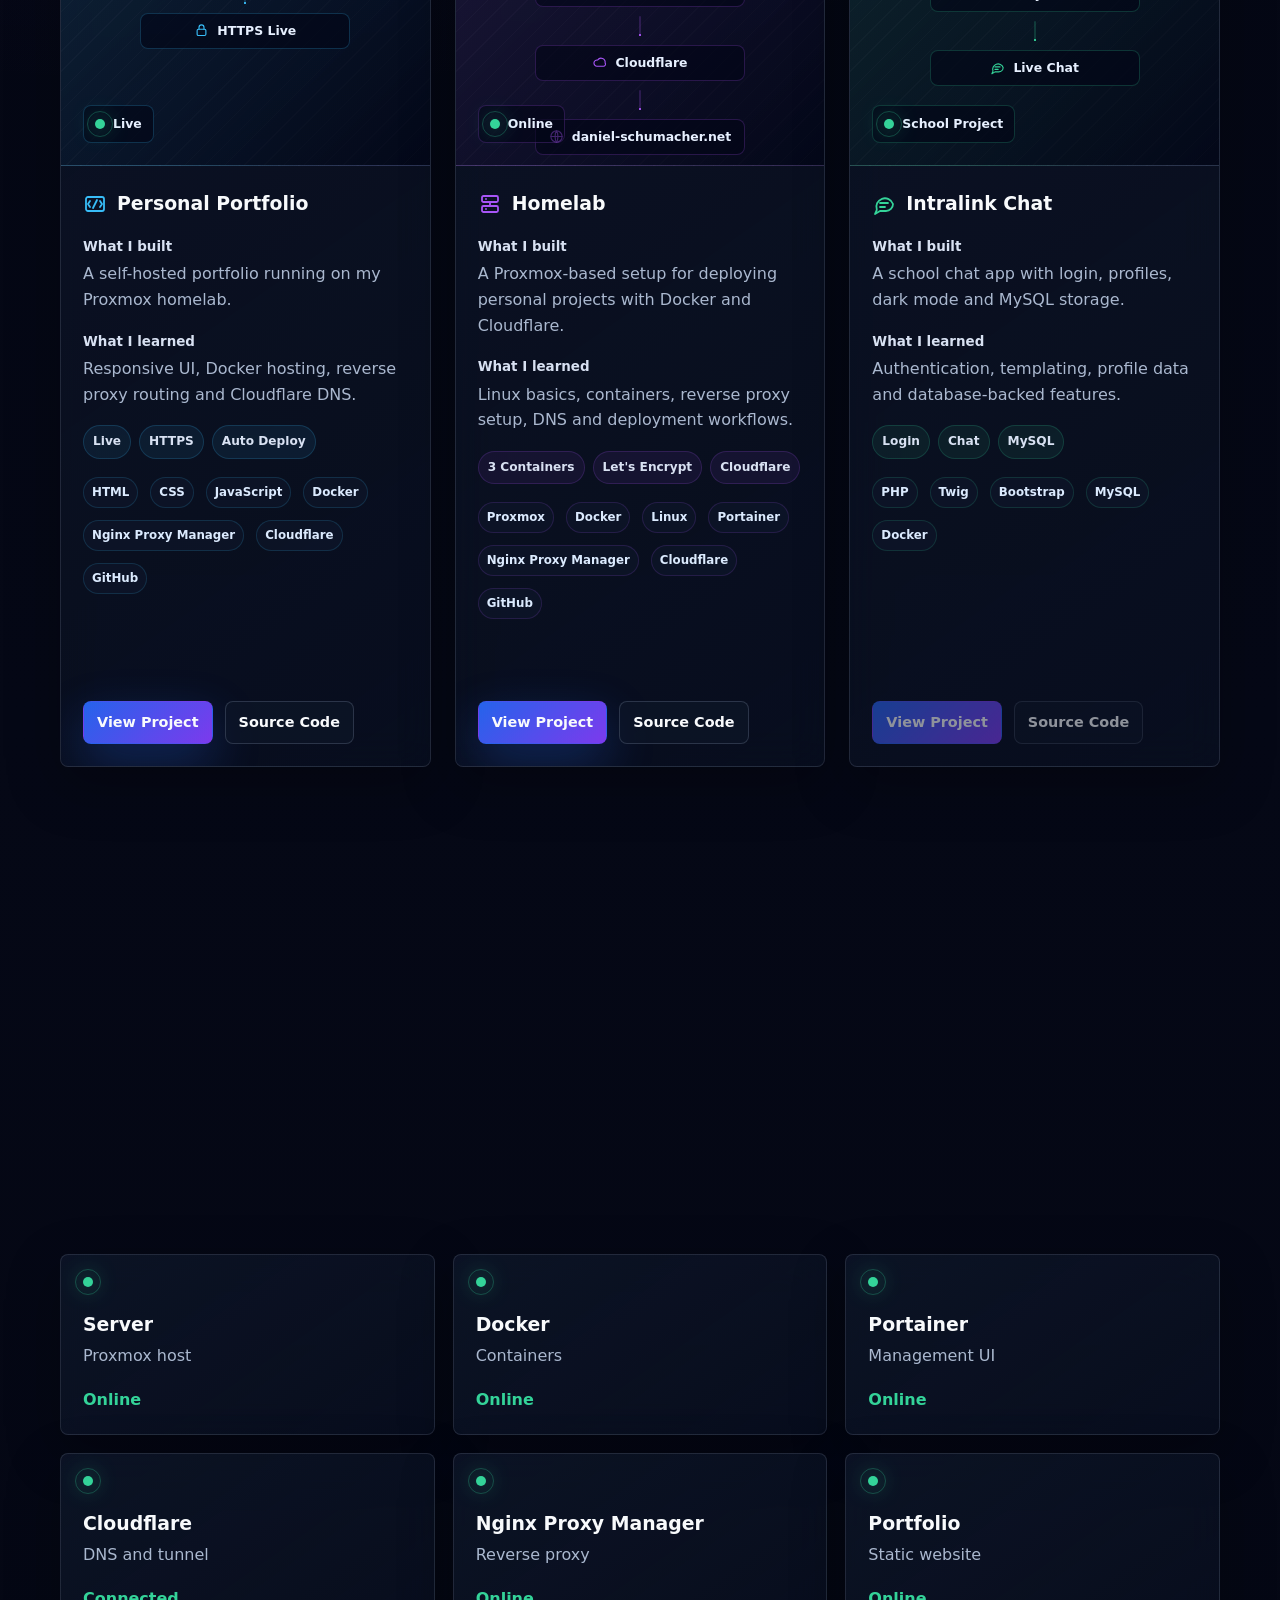
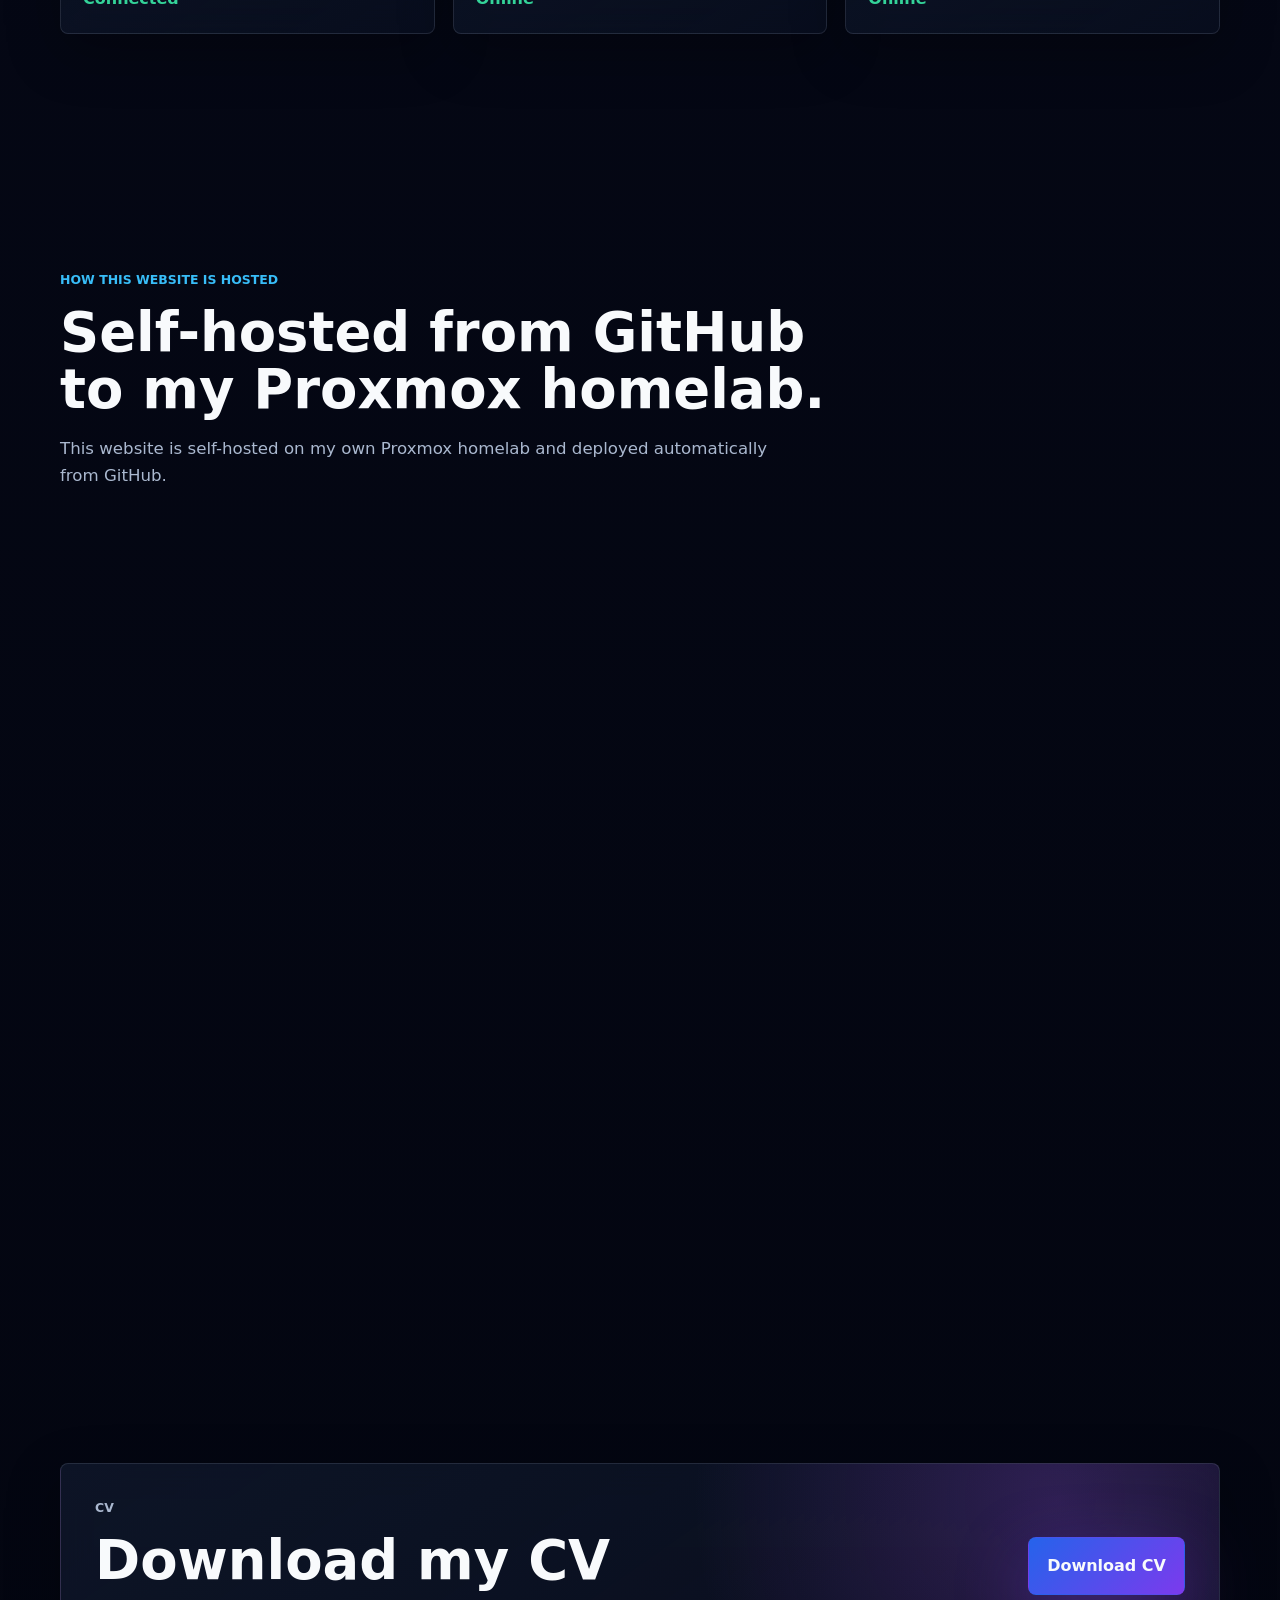
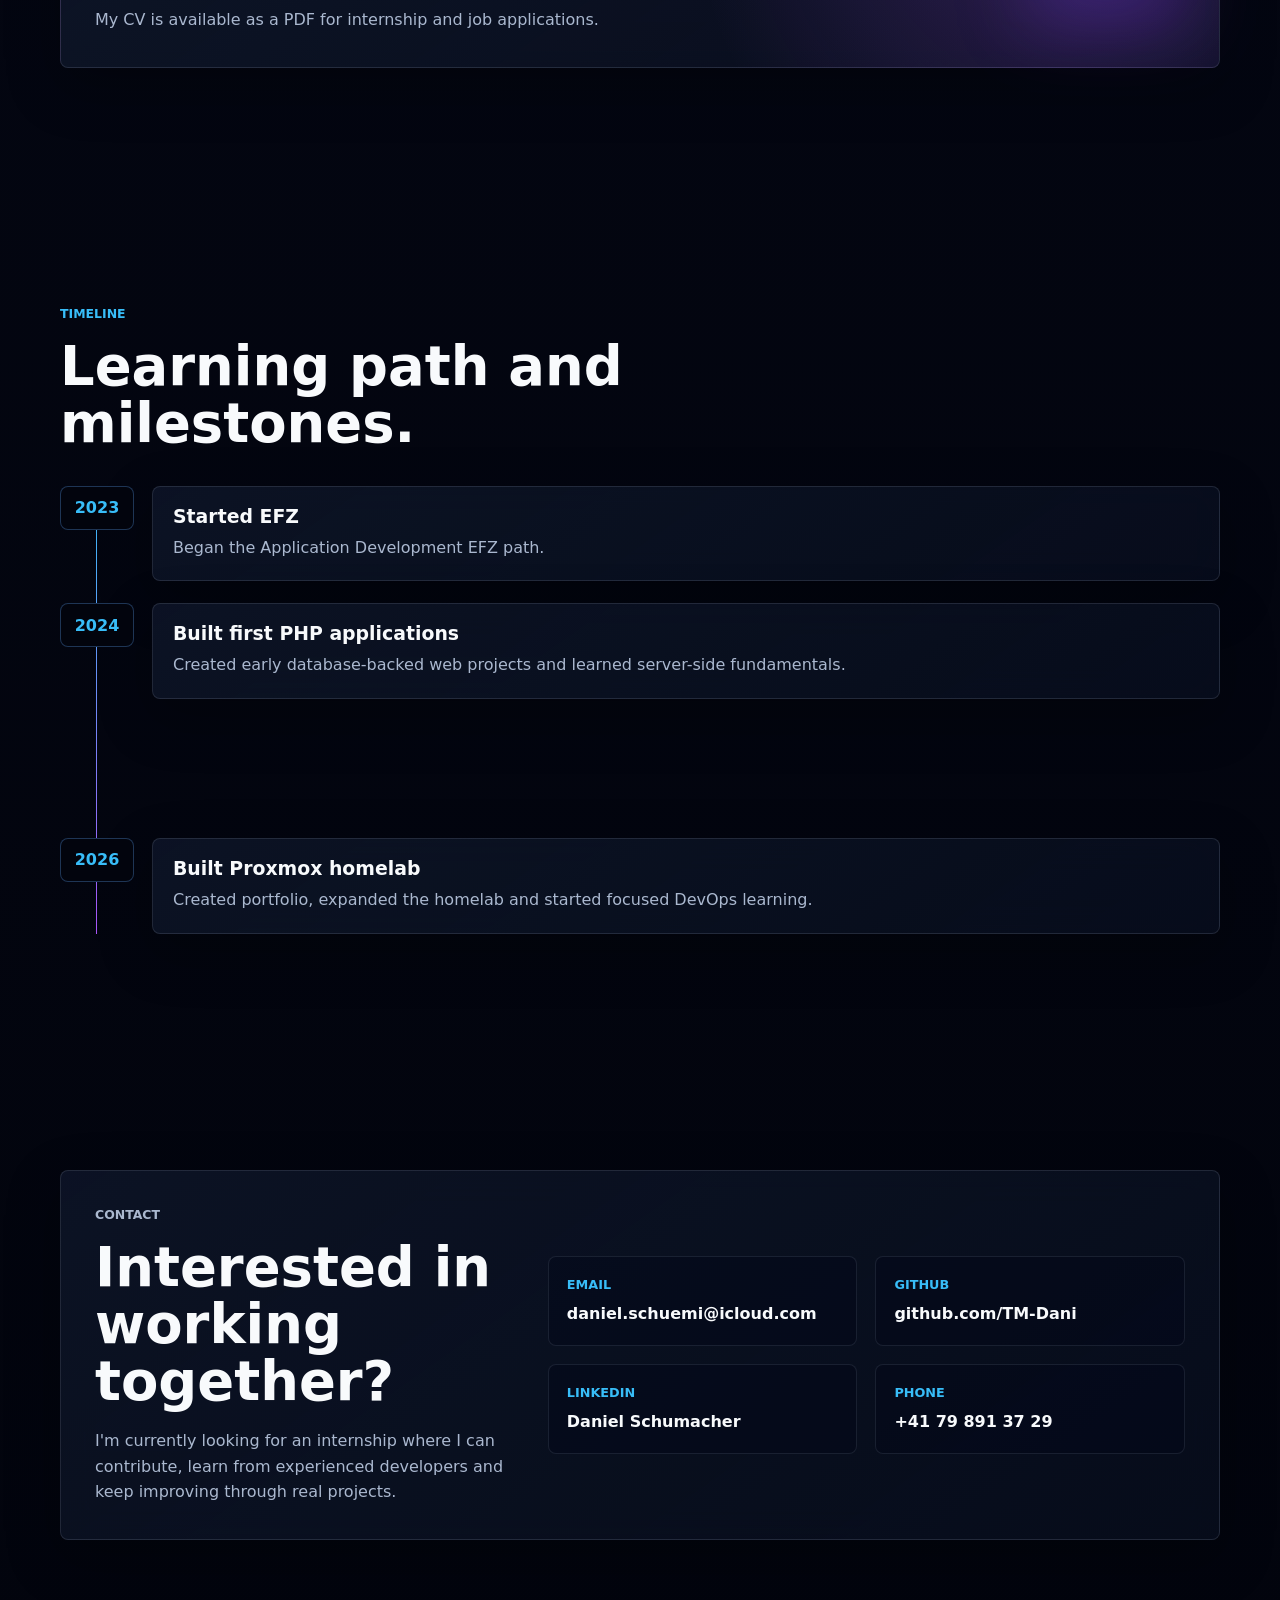
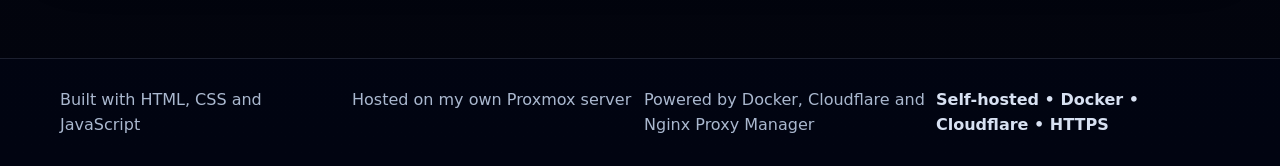
==== commit a1105a27: "domain stuff" ====
--- a/index.html
+++ b/index.html
@@ -18,7 +18,7 @@
 
   <header class="site-header" data-header>
     <nav class="nav shell" aria-label="Primary navigation">
-      <a class="brand" href="/" data-target="home" aria-label="Daniel Schumacher home">
+      <a class="brand" href="#" data-target="home" aria-label="Daniel Schumacher home">
         <span class="brand-mark">DS</span>
       </a>
       <button class="nav-toggle" type="button" aria-label="Open navigation" aria-expanded="false" data-nav-toggle>
@@ -26,15 +26,15 @@
         <span></span>
       </button>
       <div class="nav-links" data-nav-links>
-        <a href="/" data-target="home">Home</a>
-        <a href="/" data-target="about">About</a>
-        <a href="/" data-target="skills">Skills</a>
-        <a href="/" data-target="projects">Projects</a>
-        <a href="/" data-target="homelab">Homelab</a>
+        <a href="#" data-target="home">Home</a>
+        <a href="#" data-target="about">About</a>
+        <a href="#" data-target="skills">Skills</a>
+        <a href="#" data-target="projects">Projects</a>
+        <a href="#" data-target="homelab">Homelab</a>
         <a href="/lab.html">Lab</a>
-        <a href="/" data-target="hosting">Hosting</a>
-        <a href="/" data-target="timeline">Timeline</a>
-        <a href="/" data-target="contact">Contact</a>
+        <a href="#" data-target="hosting">Hosting</a>
+        <a href="#" data-target="timeline">Timeline</a>
+        <a href="#" data-target="contact">Contact</a>
       </div>
     </nav>
   </header>
@@ -61,9 +61,9 @@
             <span>HTTPS</span>
           </div>
           <div class="hero-actions">
-            <a class="button button-primary ripple" href="/" data-target="projects">View Projects</a>
+            <a class="button button-primary ripple" href="#" data-target="projects">View Projects</a>
             <a class="button button-secondary ripple" href="assets/documents/cv.pdf" download>Download CV</a>
-            <a class="button button-ghost ripple" href="/" data-target="contact">Contact Me</a>
+            <a class="button button-ghost ripple" href="#" data-target="contact">Contact Me</a>
           </div>
         </div>
 
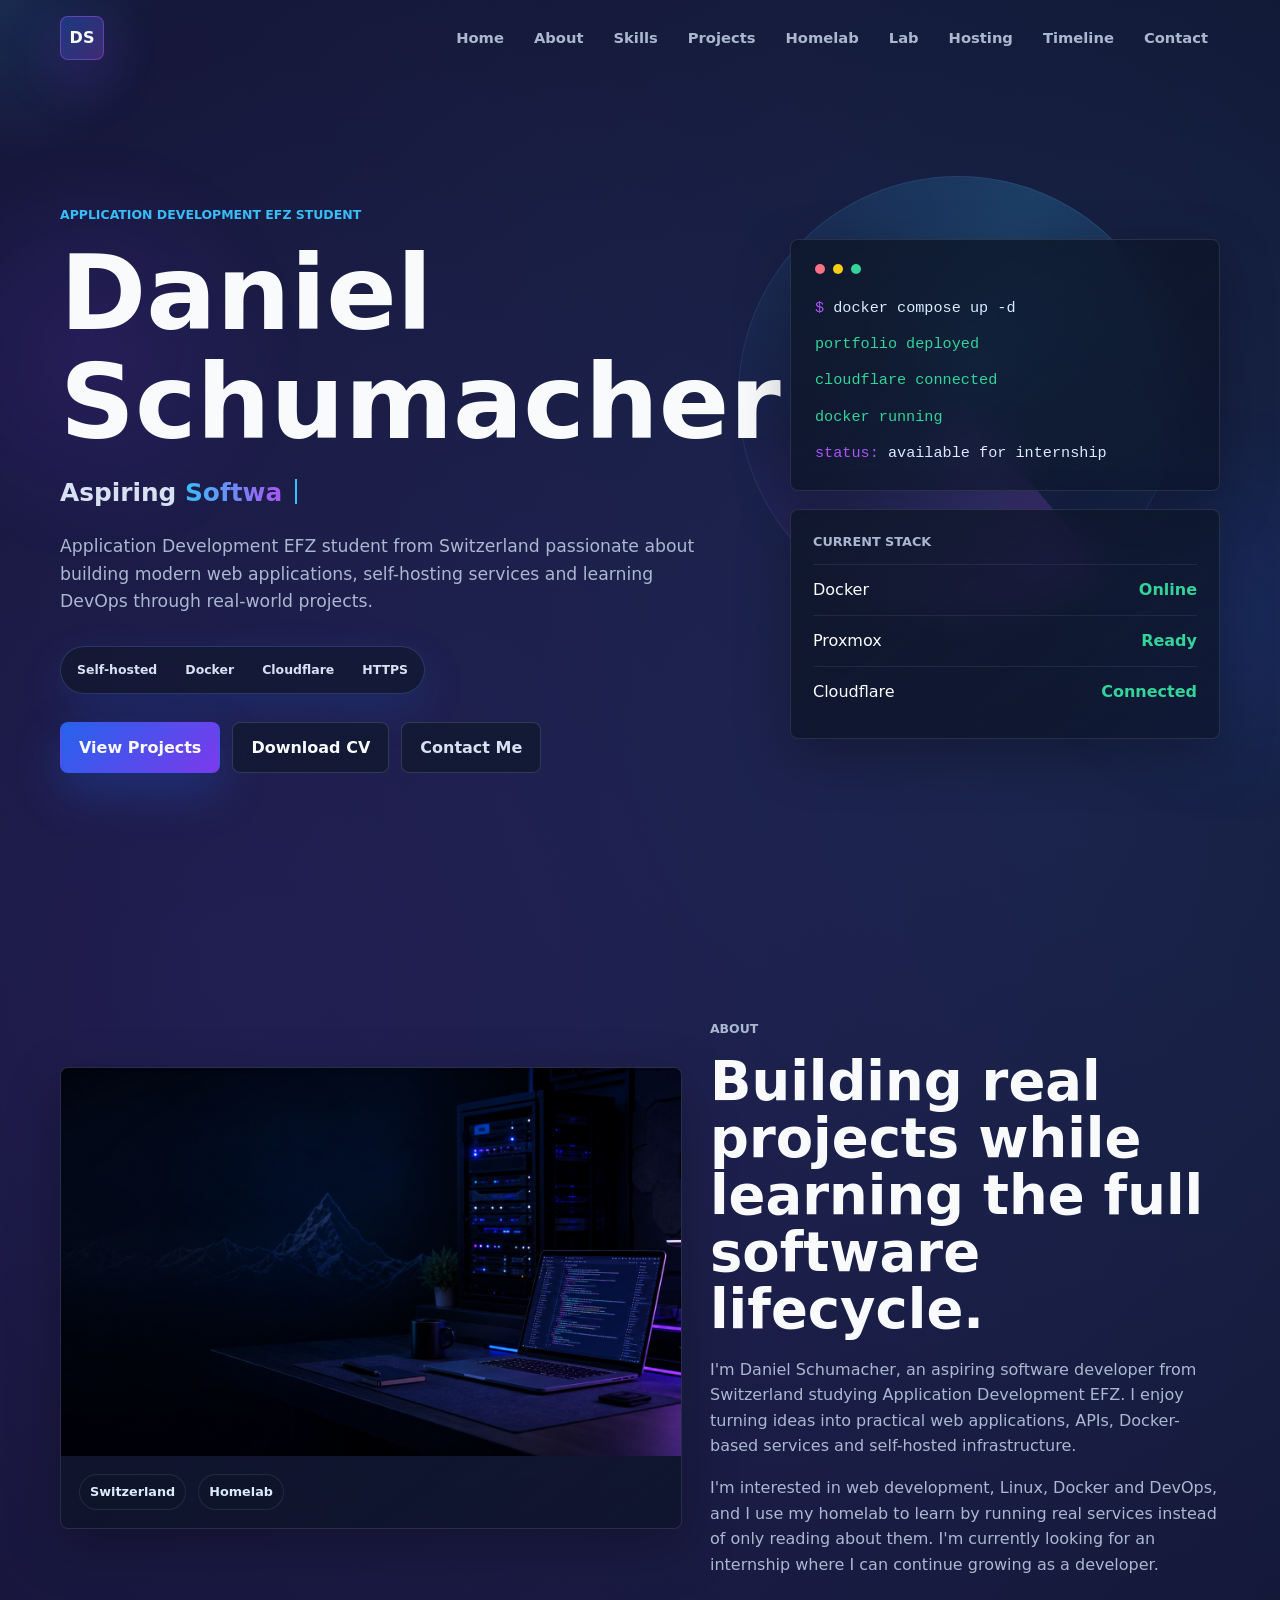
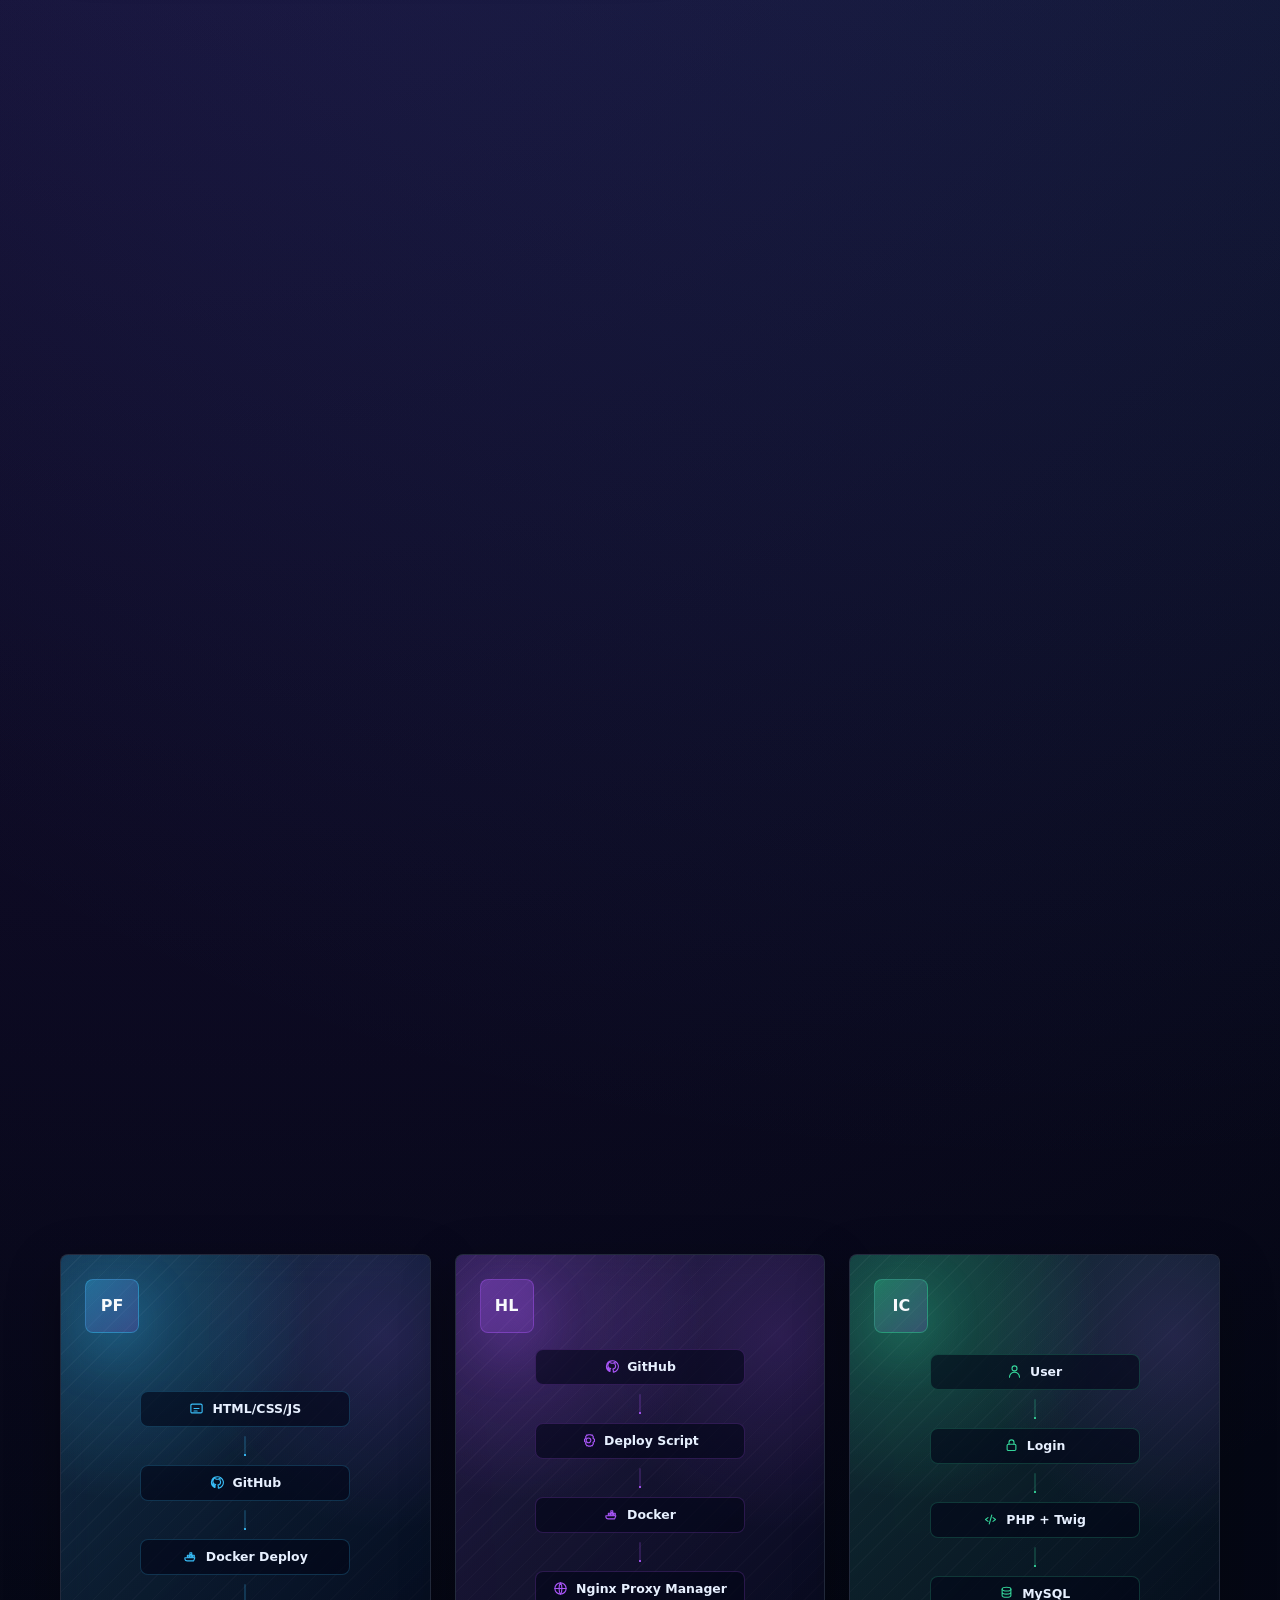
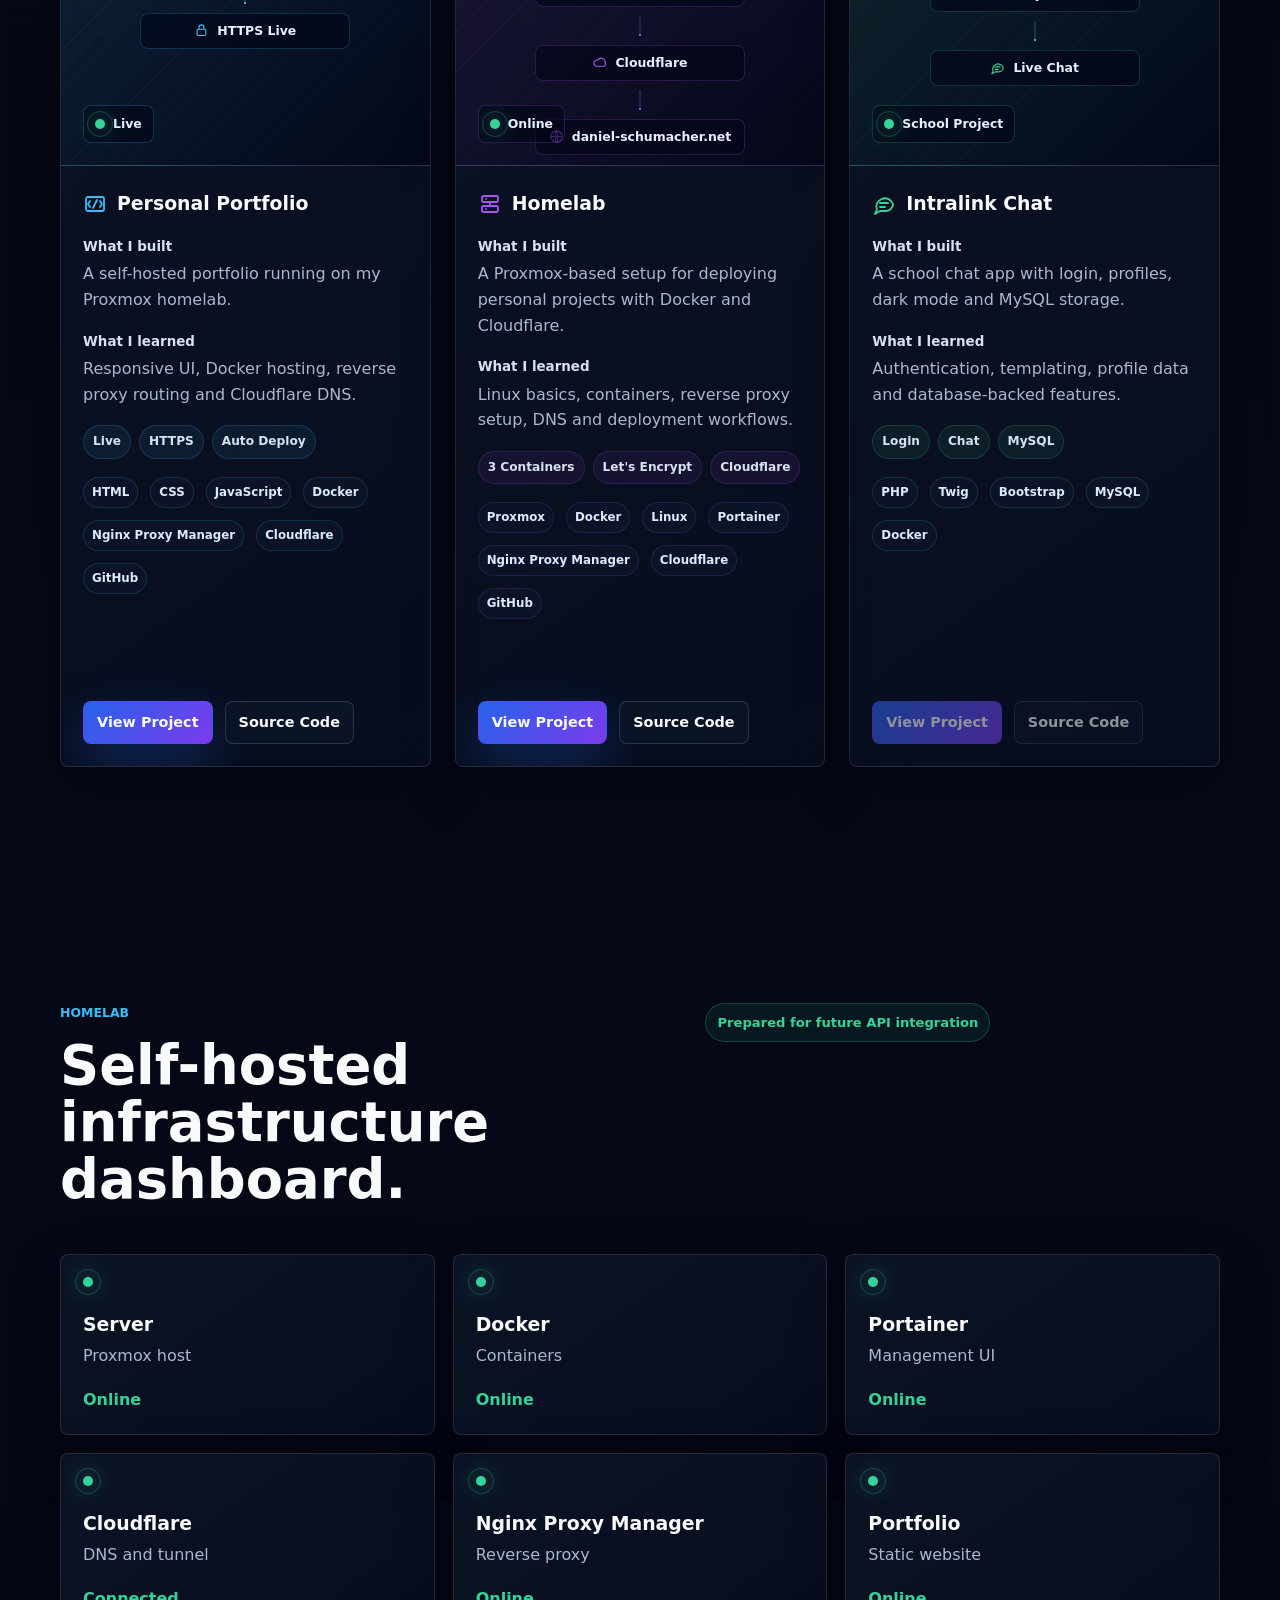
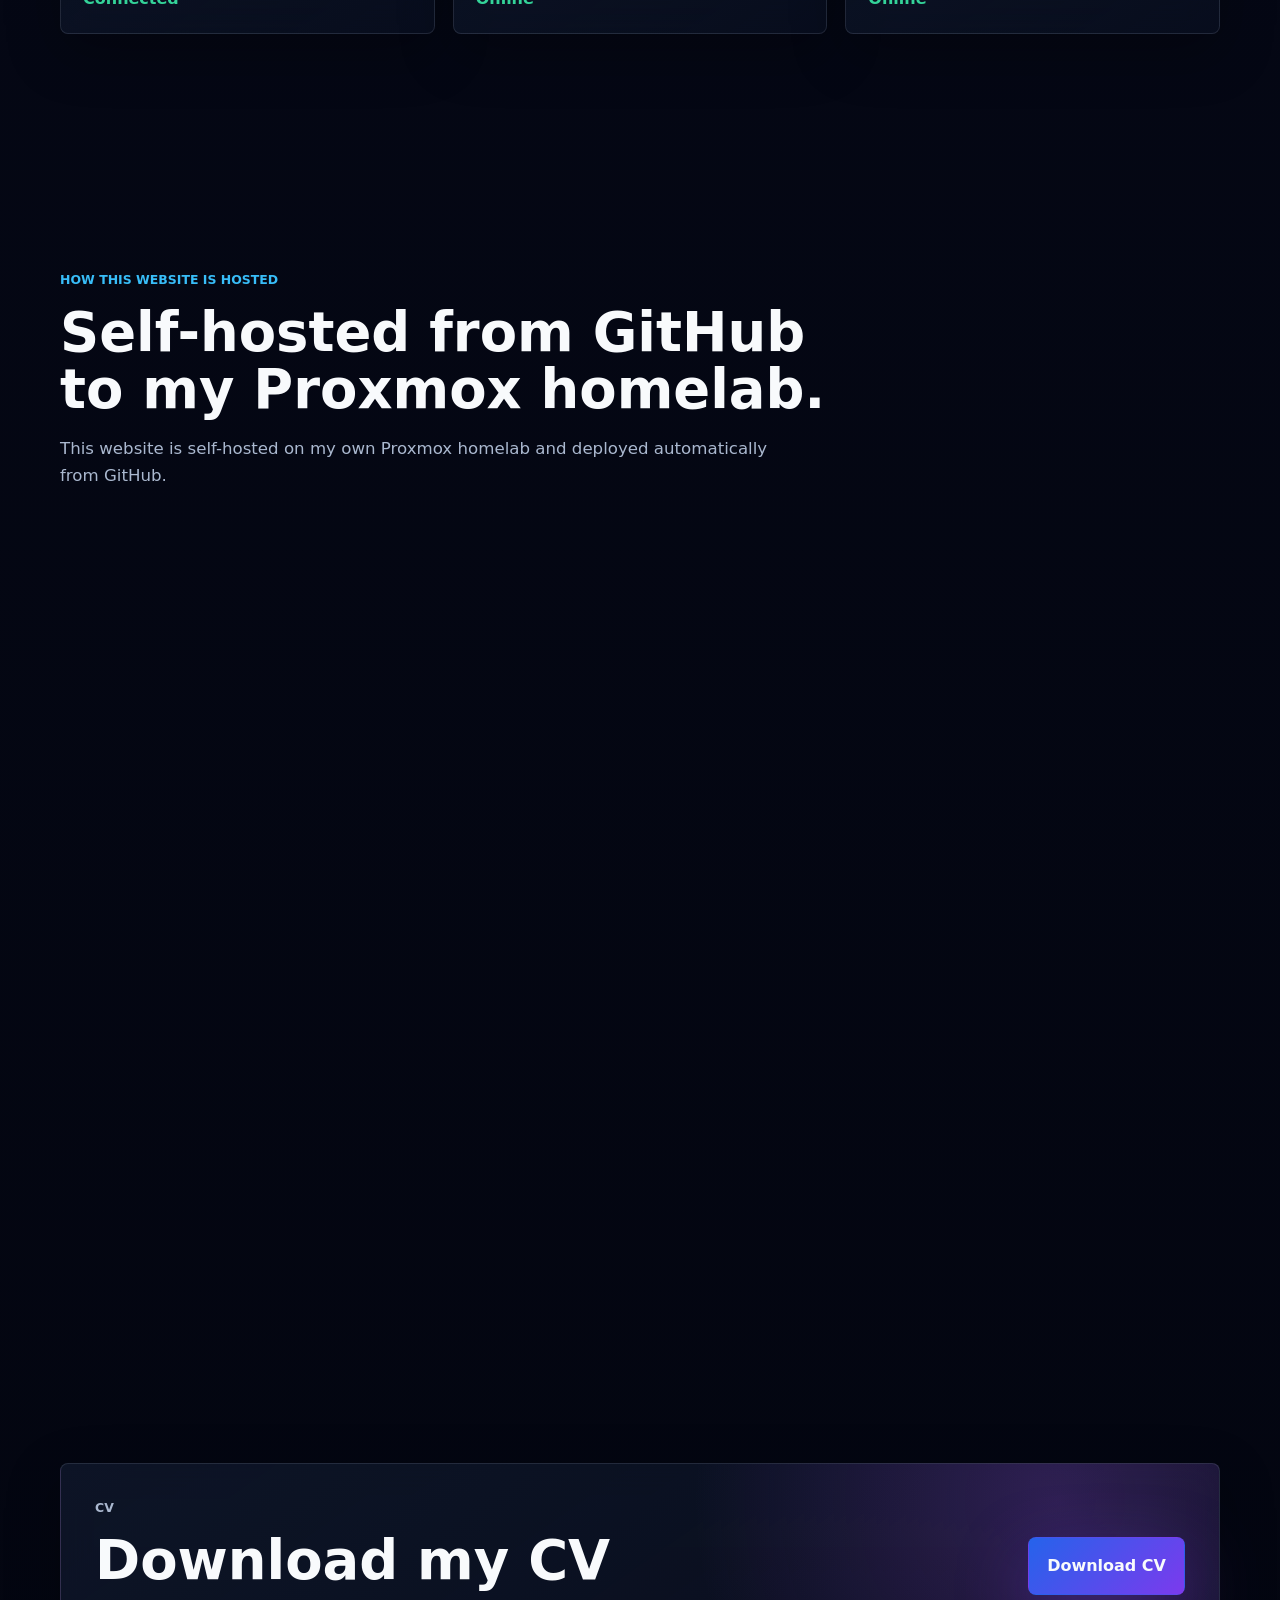
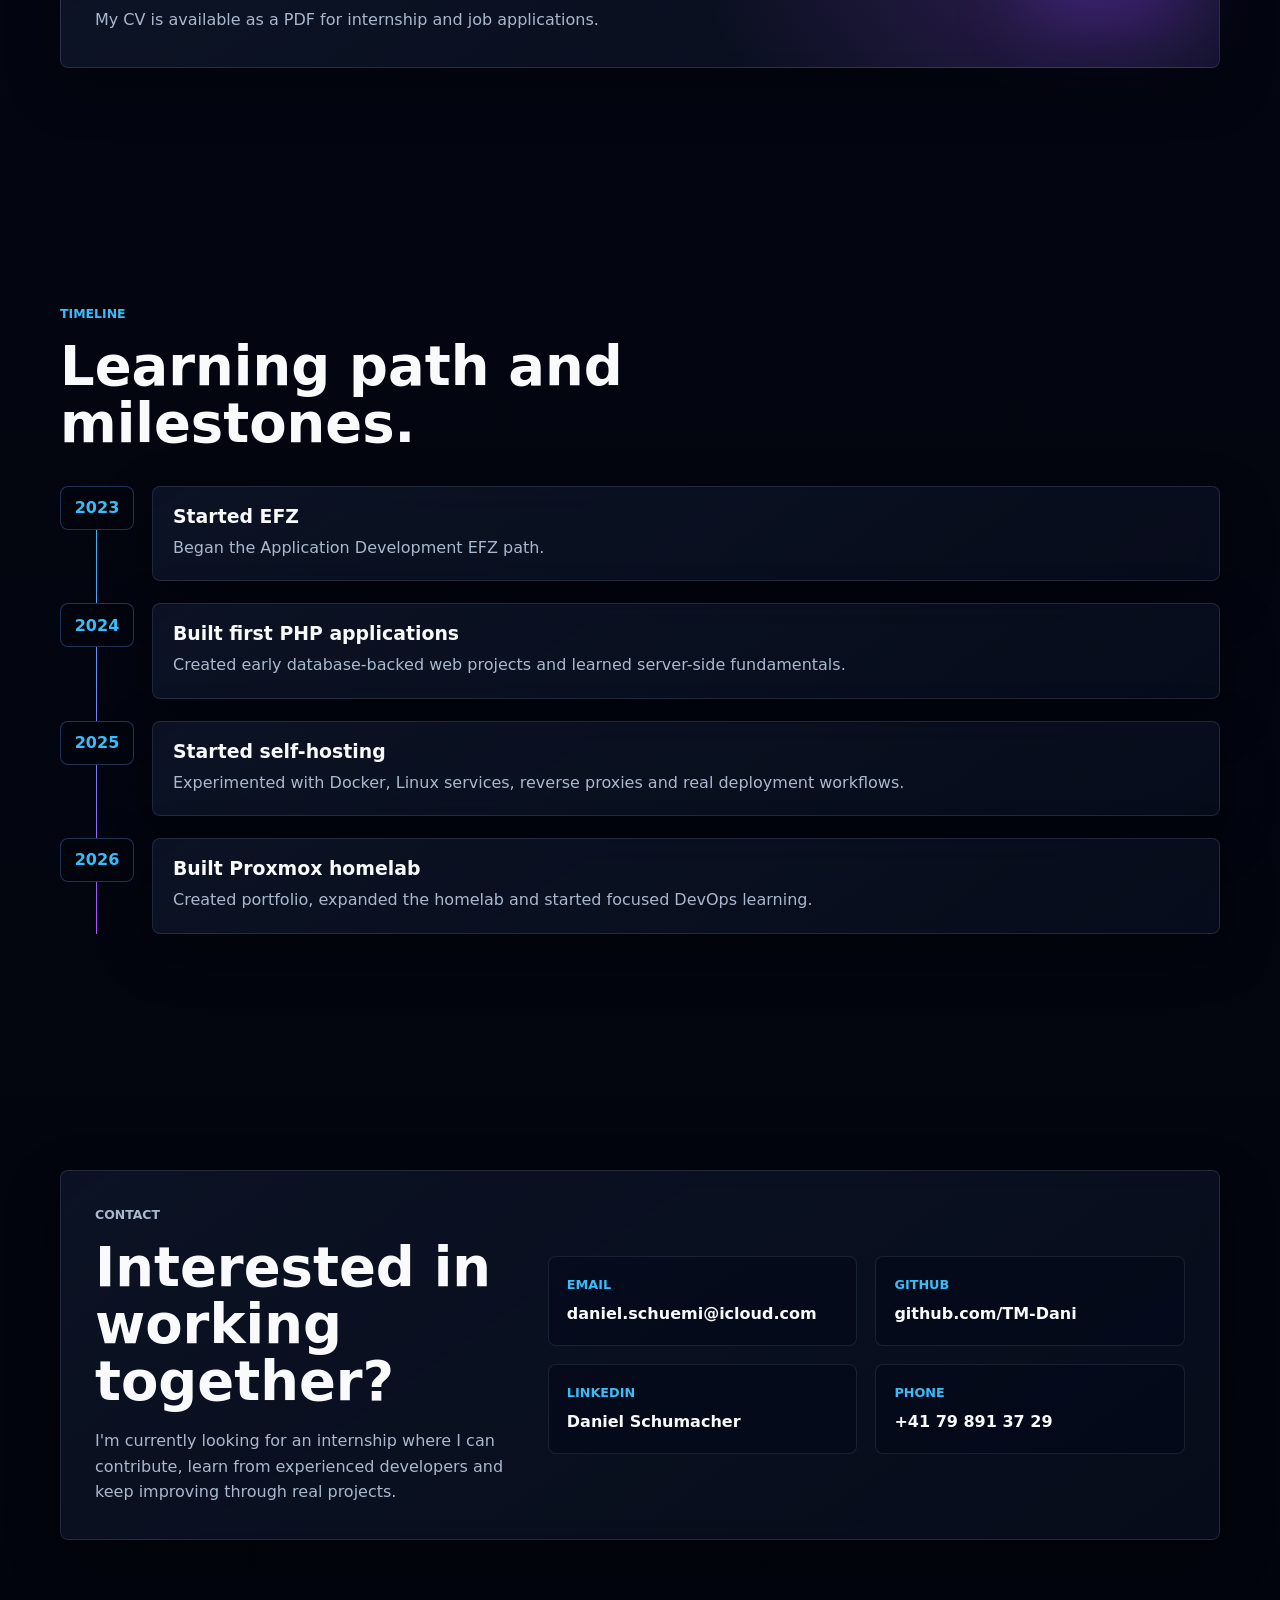
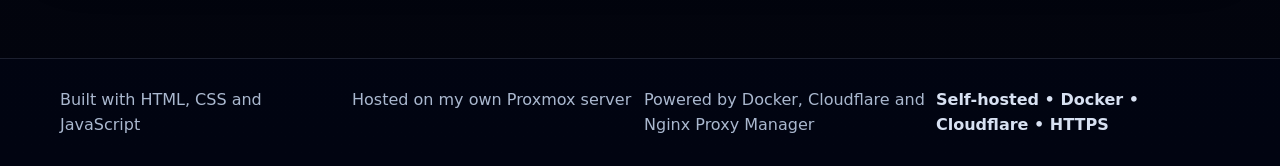
==== commit c300a6a7: "1" ====
--- a/index.html
+++ b/index.html
@@ -18,7 +18,7 @@
 
   <header class="site-header" data-header>
     <nav class="nav shell" aria-label="Primary navigation">
-      <a class="brand" href="#" data-target="home" aria-label="Daniel Schumacher home">
+      <a class="brand" href="#home" aria-label="Daniel Schumacher home">
         <span class="brand-mark">DS</span>
       </a>
       <button class="nav-toggle" type="button" aria-label="Open navigation" aria-expanded="false" data-nav-toggle>
@@ -26,15 +26,15 @@
         <span></span>
       </button>
       <div class="nav-links" data-nav-links>
-        <a href="#" data-target="home">Home</a>
-        <a href="#" data-target="about">About</a>
-        <a href="#" data-target="skills">Skills</a>
-        <a href="#" data-target="projects">Projects</a>
-        <a href="#" data-target="homelab">Homelab</a>
+        <a href="#home">Home</a>
+        <a href="#about">About</a>
+        <a href="#skills">Skills</a>
+        <a href="#projects">Projects</a>
+        <a href="#homelab">Homelab</a>
         <a href="/lab.html">Lab</a>
-        <a href="#" data-target="hosting">Hosting</a>
-        <a href="#" data-target="timeline">Timeline</a>
-        <a href="#" data-target="contact">Contact</a>
+        <a href="#hosting">Hosting</a>
+        <a href="#timeline">Timeline</a>
+        <a href="#contact">Contact</a>
       </div>
     </nav>
   </header>
@@ -61,9 +61,9 @@
             <span>HTTPS</span>
           </div>
           <div class="hero-actions">
-            <a class="button button-primary ripple" href="#" data-target="projects">View Projects</a>
+            <a class="button button-primary ripple" href="#projects">View Projects</a>
             <a class="button button-secondary ripple" href="assets/documents/cv.pdf" download>Download CV</a>
-            <a class="button button-ghost ripple" href="#" data-target="contact">Contact Me</a>
+            <a class="button button-ghost ripple" href="#contact">Contact Me</a>
           </div>
         </div>
 
--- a/assets/css/main.css
+++ b/assets/css/main.css
@@ -21,7 +21,6 @@
 .section {
   position: relative;
   padding: 92px 0;
-  scroll-margin-top: var(--nav-height);
 }
 
 .glass {
